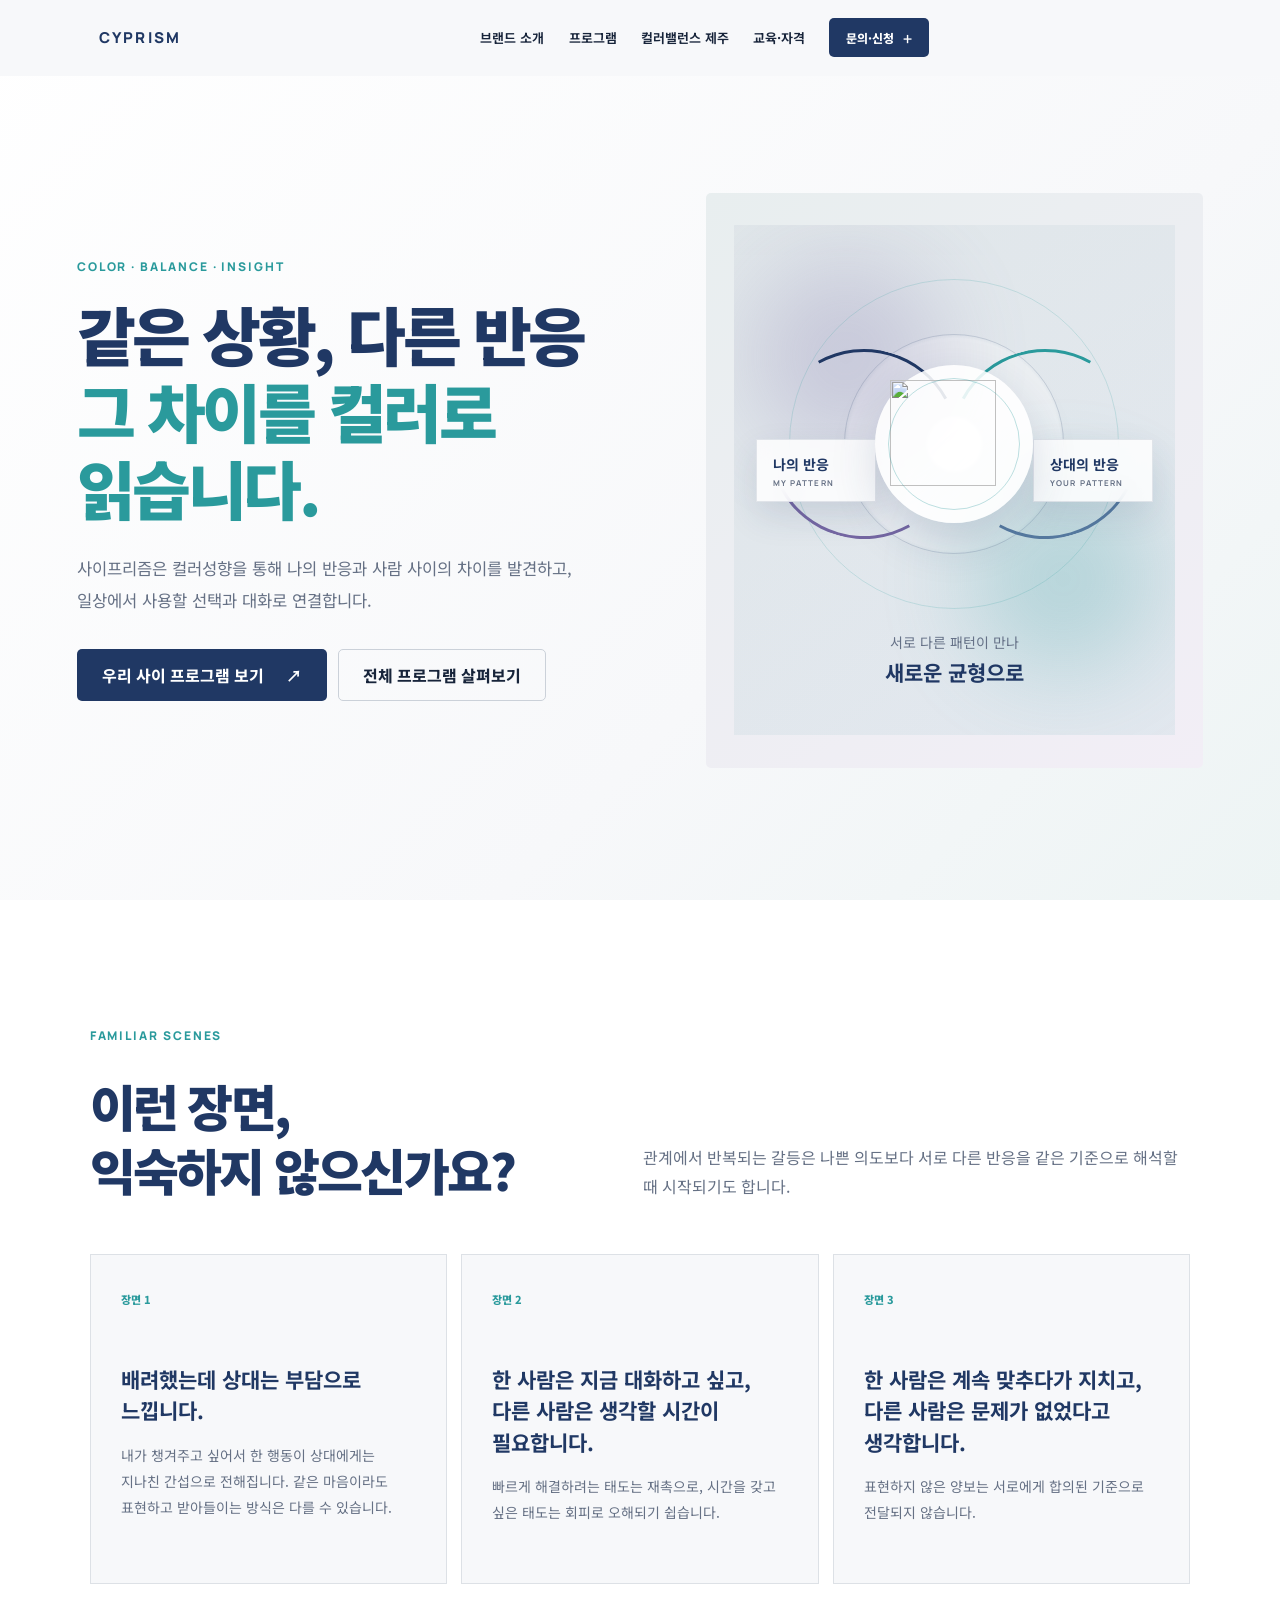
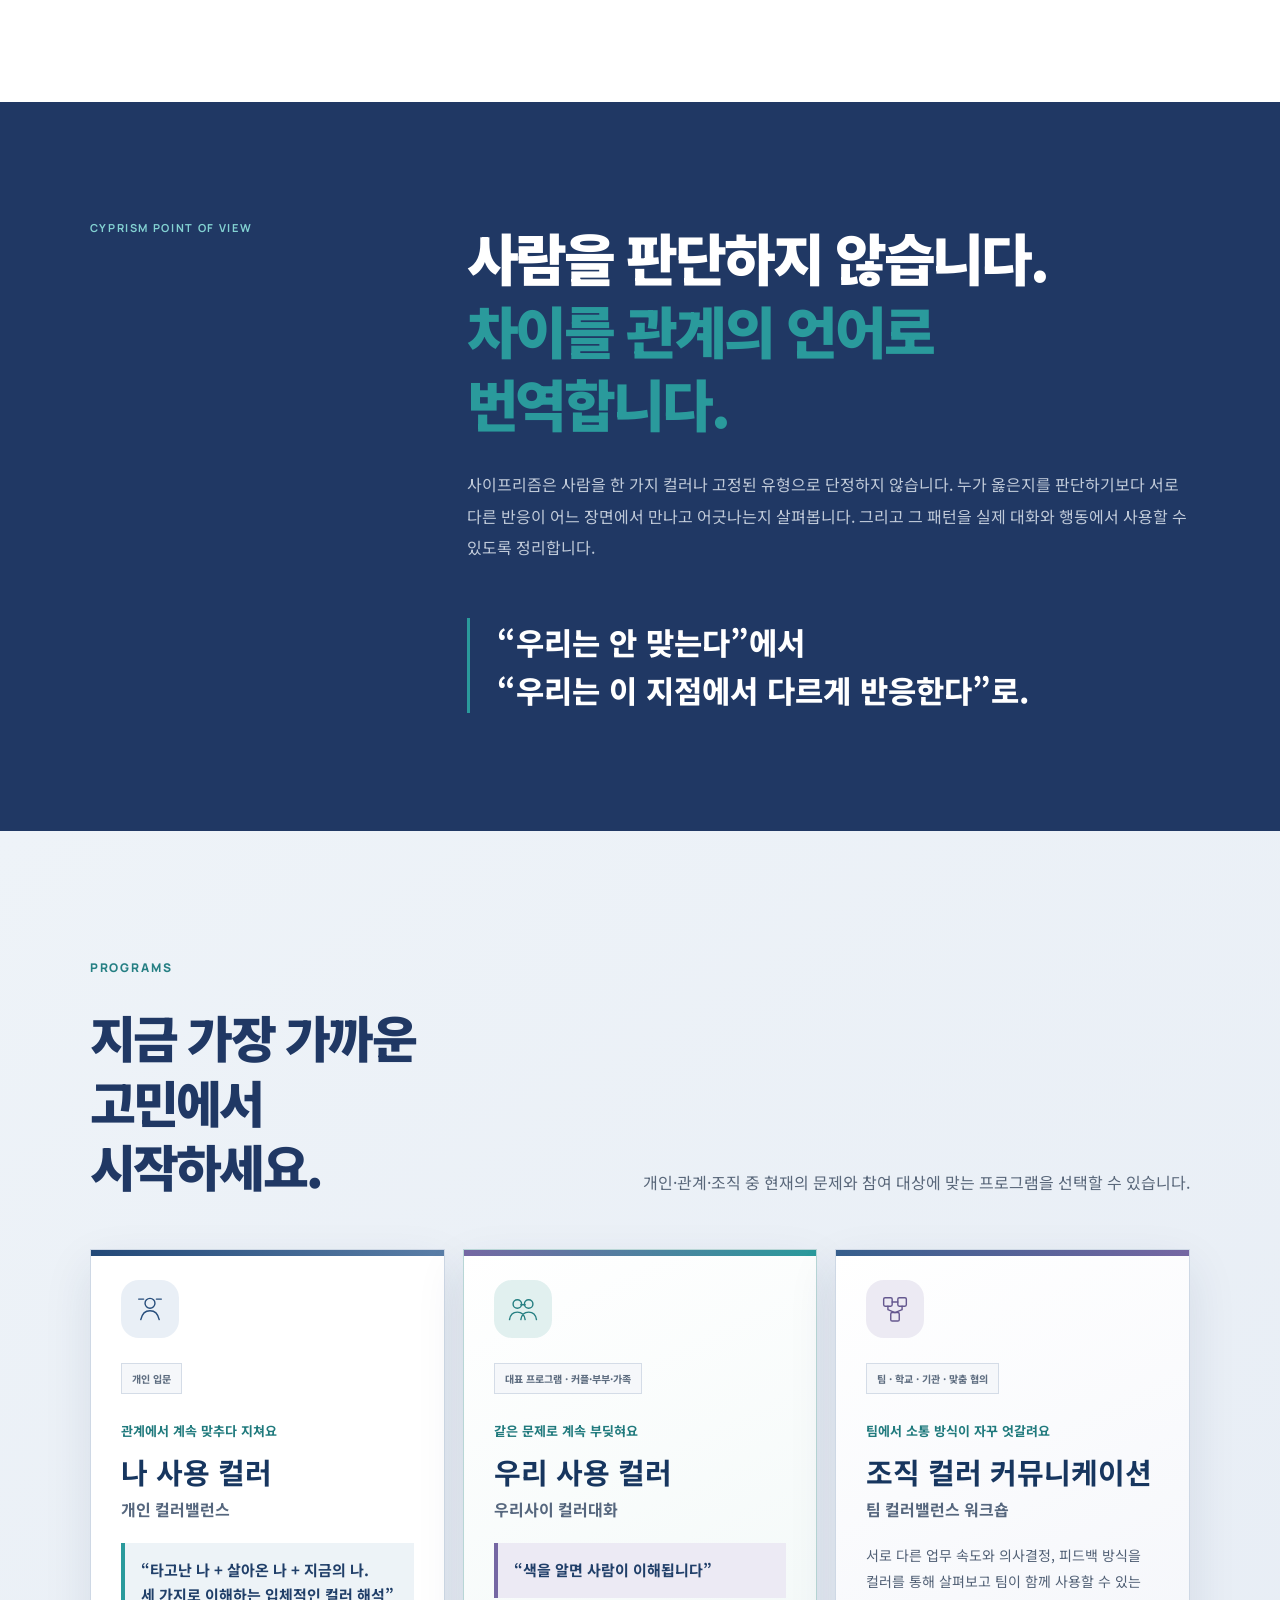
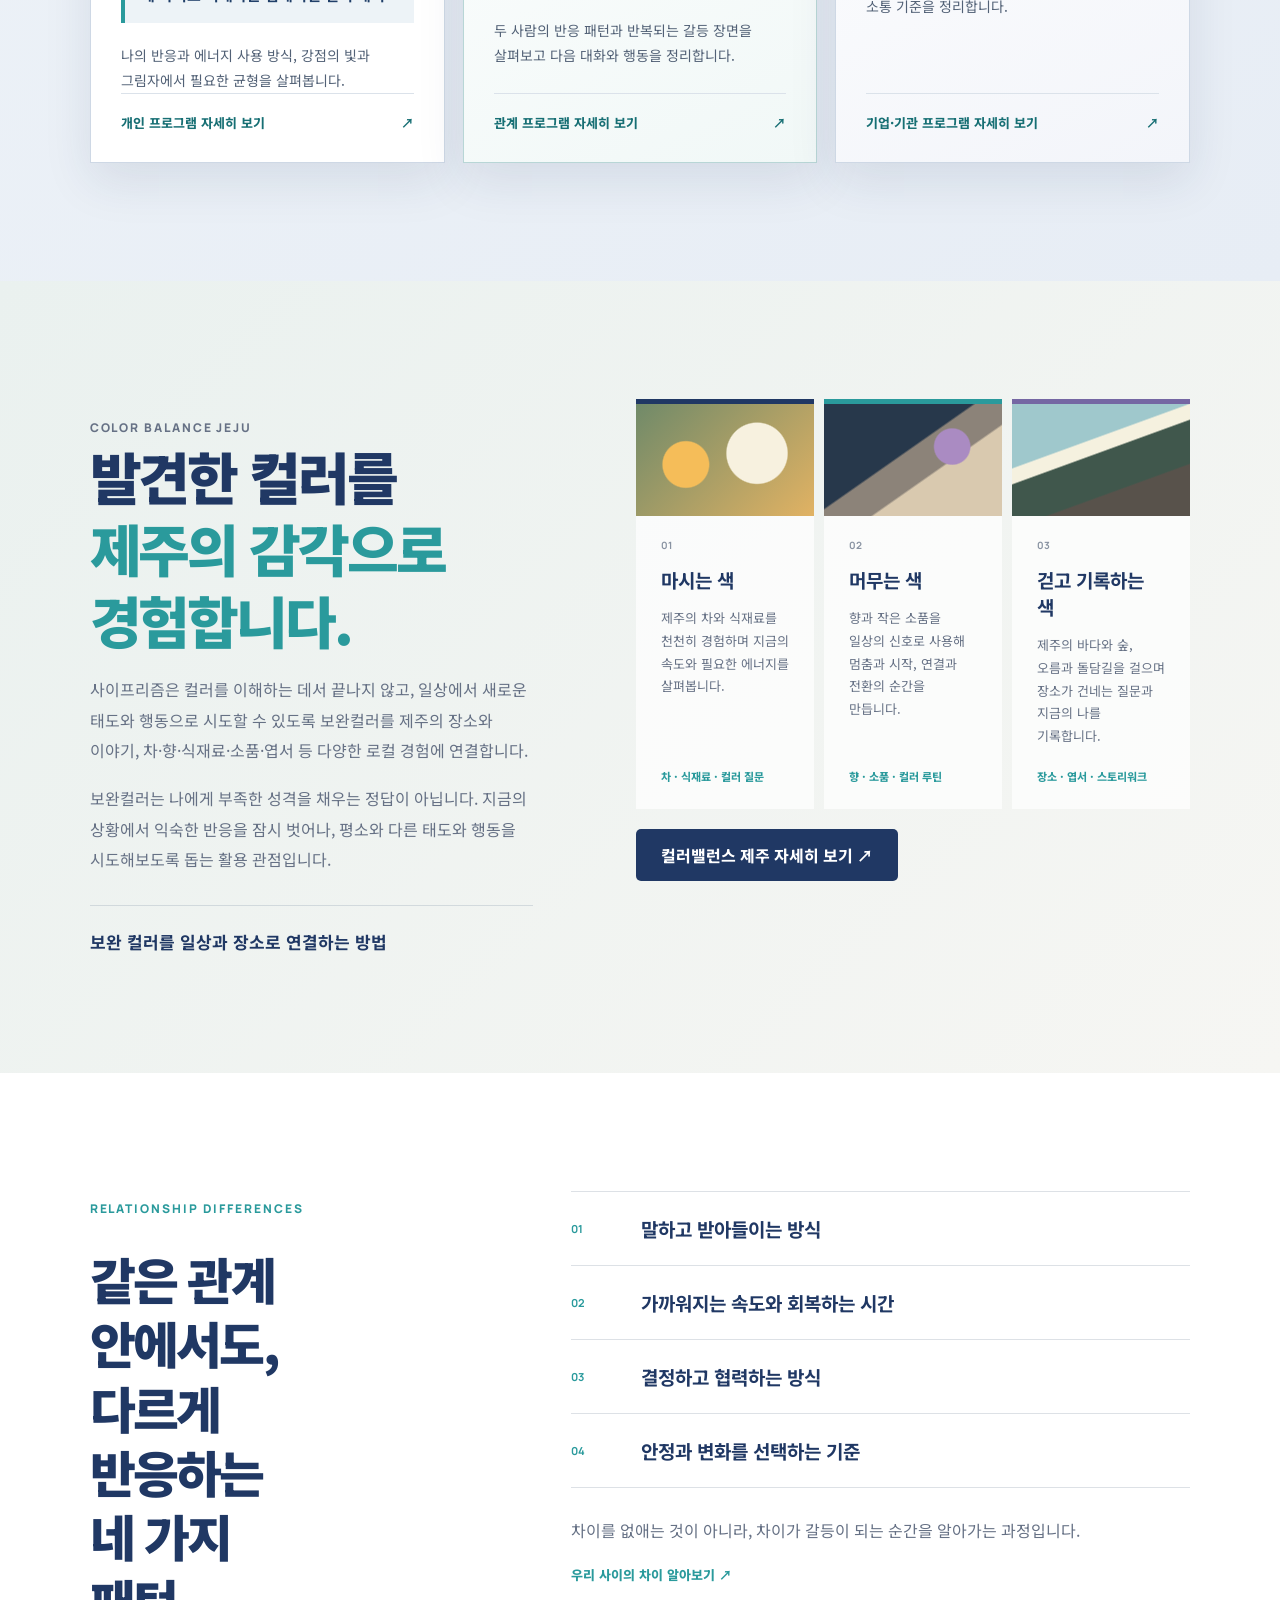
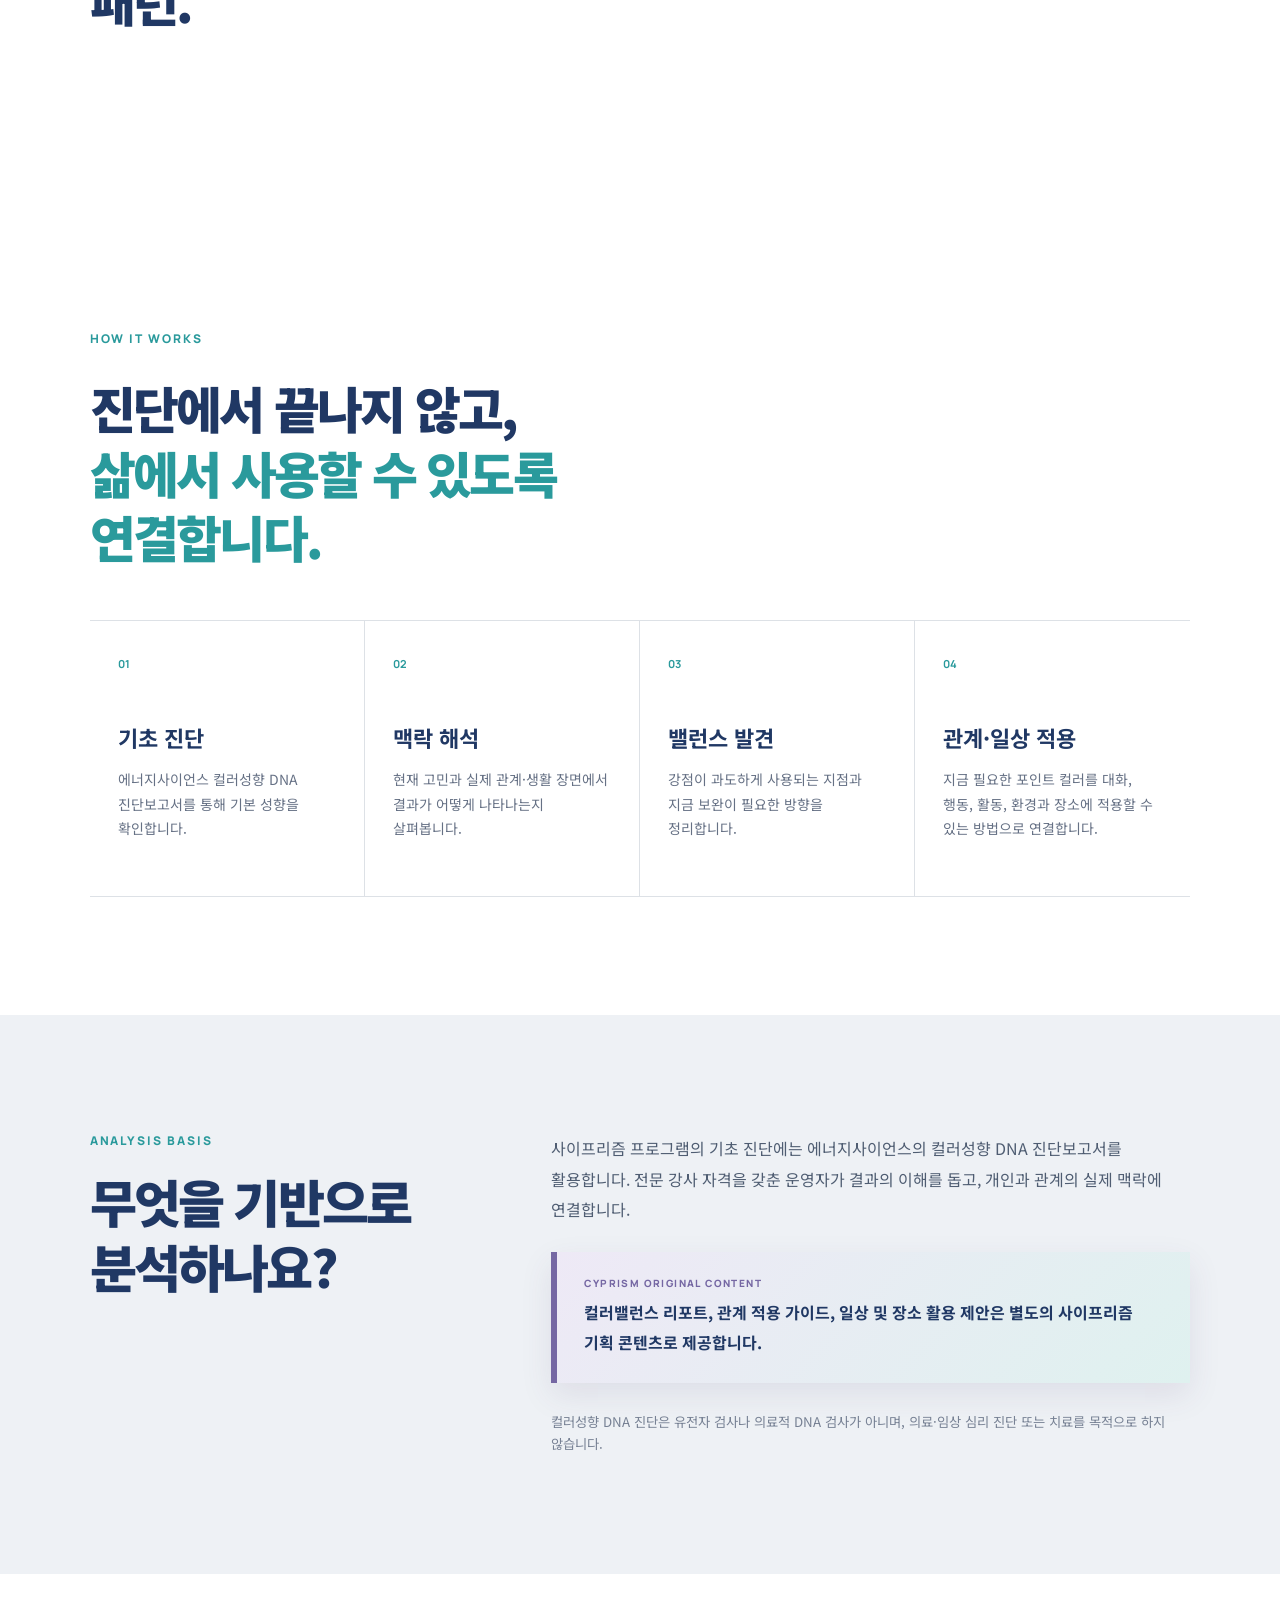
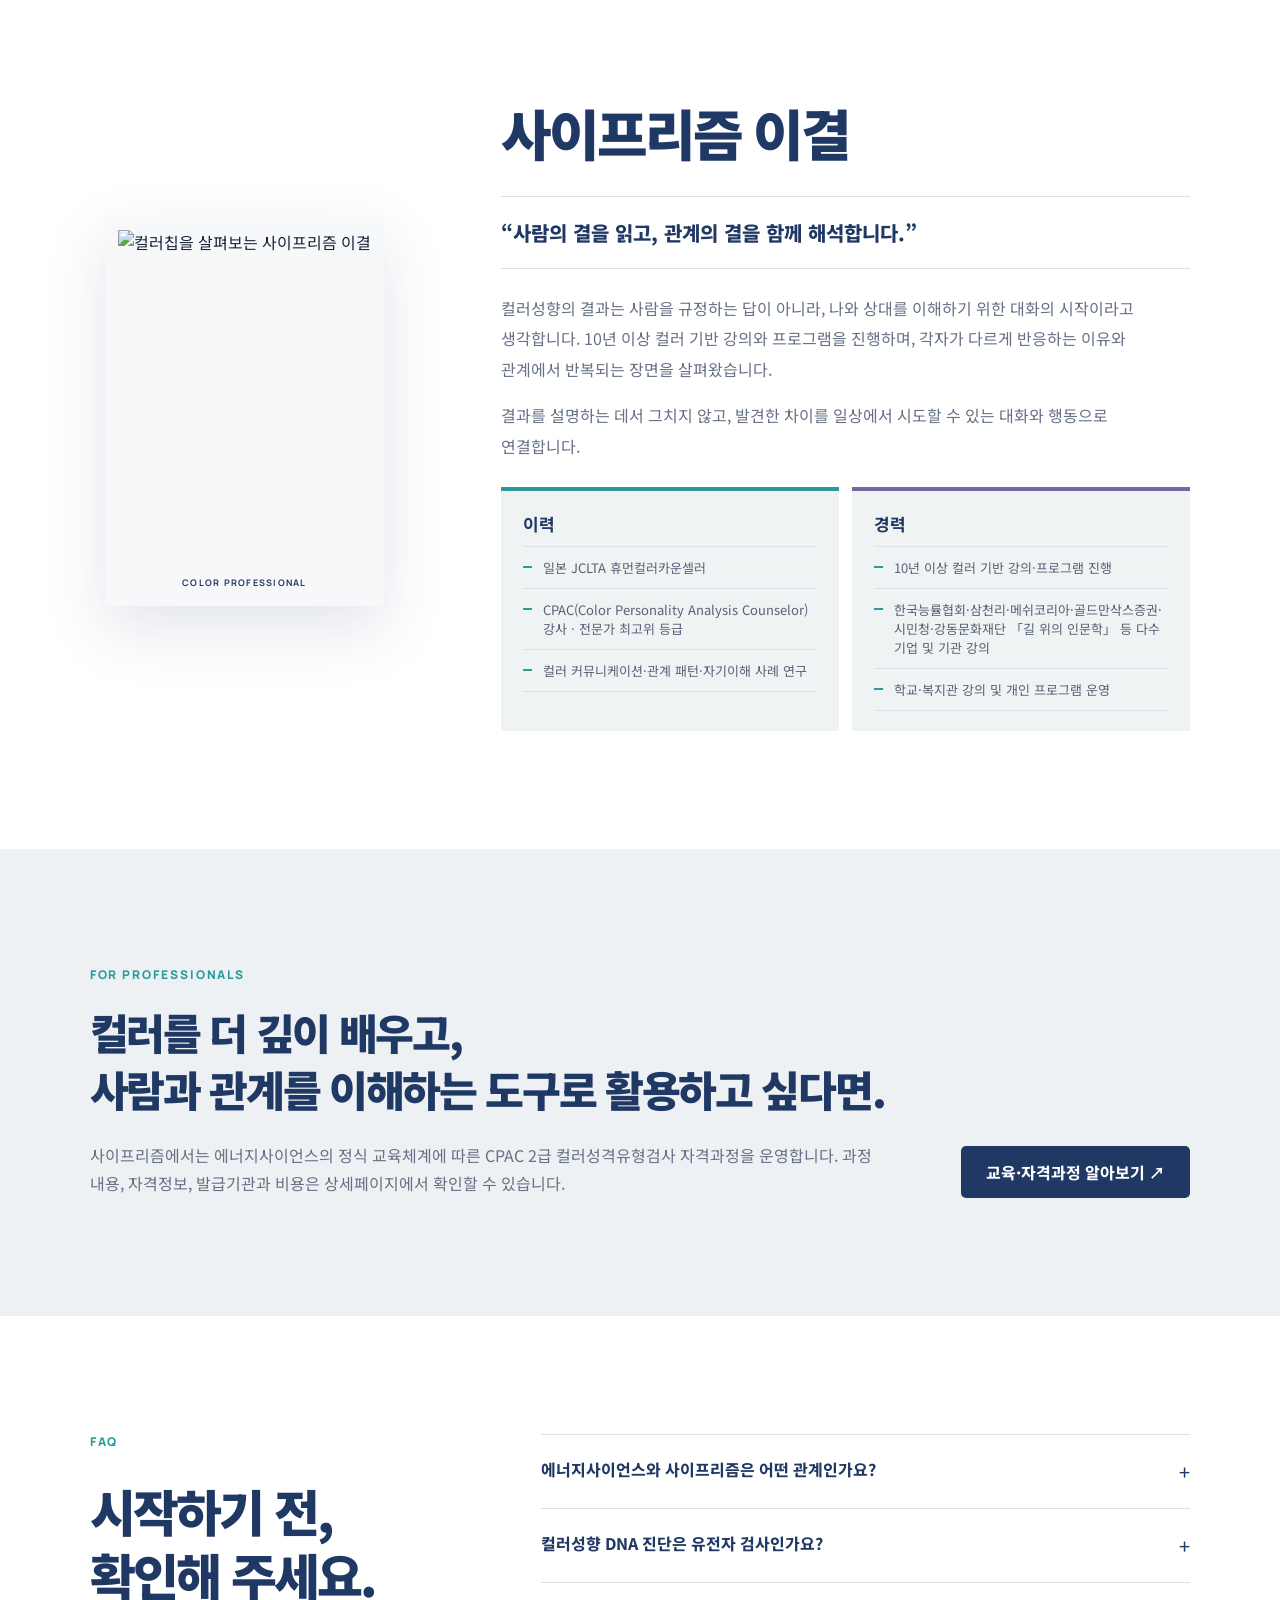
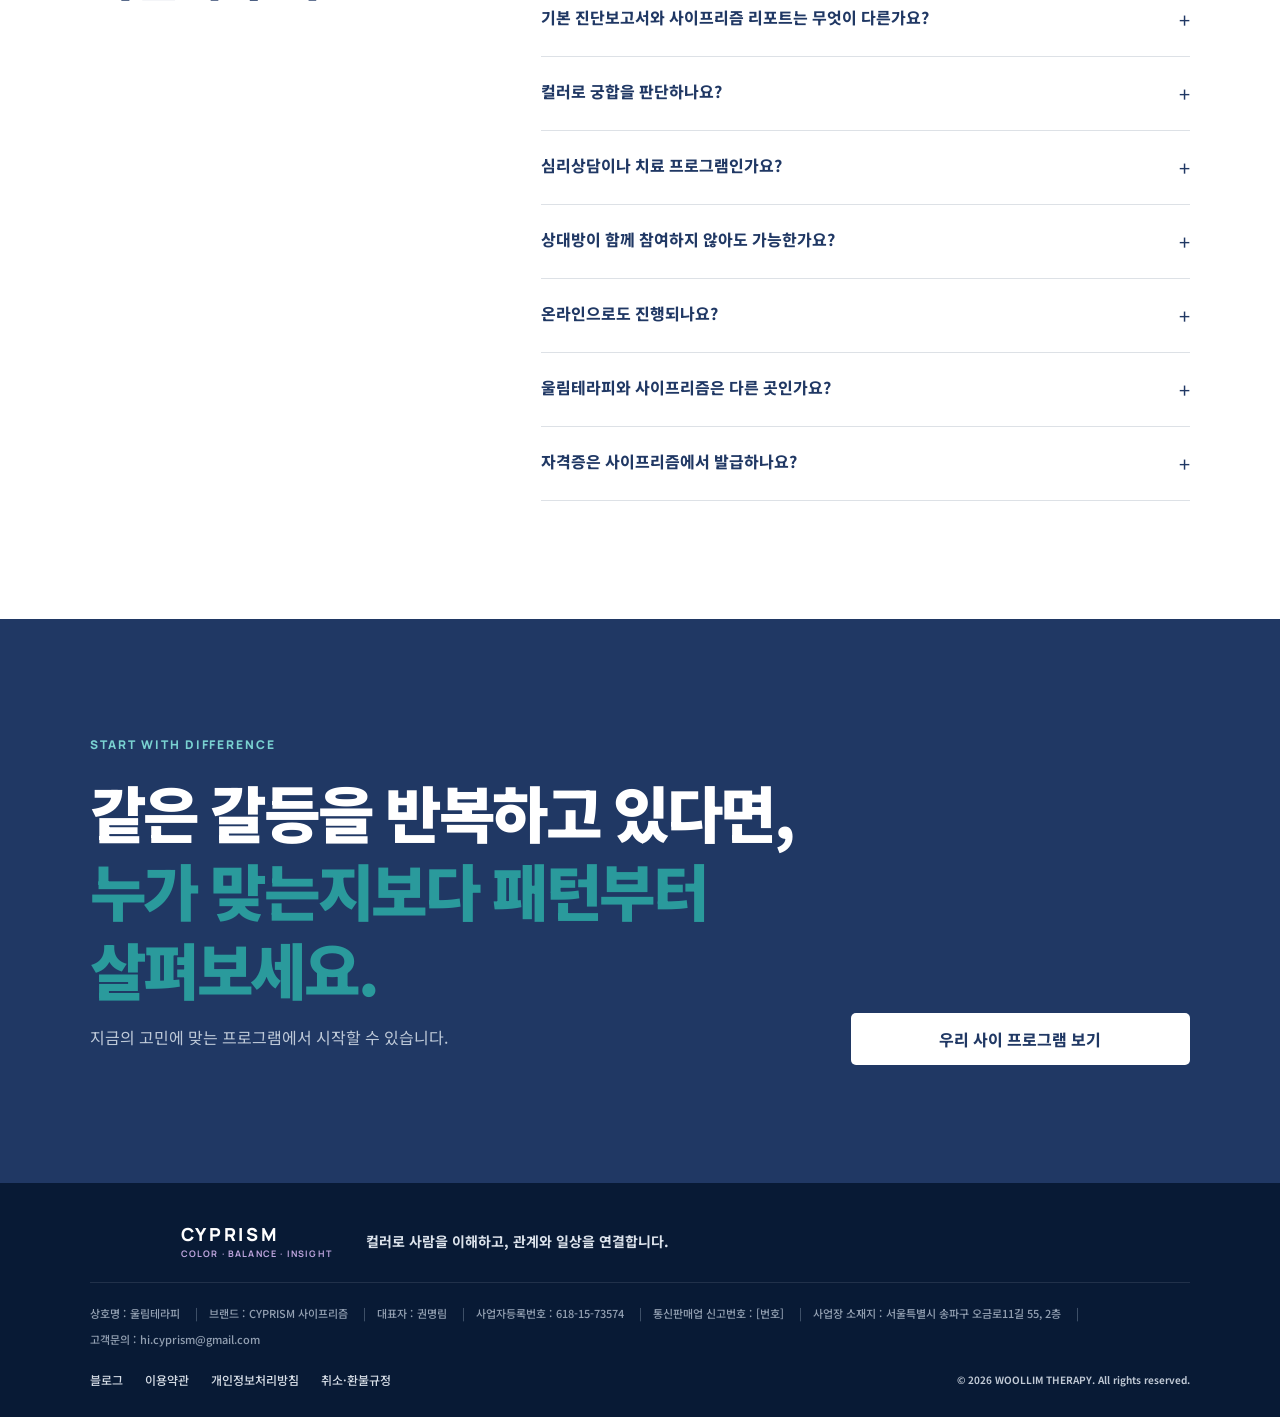
==== index.html @ cf358d23 "Add files via upload" ====
<!doctype html>
<html lang="ko">
<head>
  <meta charset="UTF-8"><meta name="viewport" content="width=device-width,initial-scale=1">
  <meta name="description" content="COLOR · BALANCE · INSIGHT. 사이프리즘은 컬러성향 진단 결과를 개인·관계·조직의 실제 장면과 연결하는 울림테라피의 컬러 커뮤니케이션 브랜드입니다.">
  <title>사이프리즘 | 컬러 결과를 삶에서 사용할 수 있는 언어로</title>
  <link rel="preconnect" href="https://fonts.googleapis.com"><link rel="preconnect" href="https://fonts.gstatic.com" crossorigin>
  <link href="https://fonts.googleapis.com/css2?family=Manrope:wght@500;600;700;800&family=Noto+Sans+KR:wght@400;500;600;700;800;900&display=swap" rel="stylesheet">
  <link rel="stylesheet" href="style.css"><script src="script.js" defer></script>
</head>
<body>
  <a class="skip-link" href="#main">본문 바로가기</a>
  <header class="site-header">
    <a class="brand" href="index.html" aria-label="사이프리즘 홈, COLOR · BALANCE · INSIGHT"><span class="brand-symbol"><img src="assets/cyprism-logo.png" alt=""></span><span>CYPRISM</span><span class="sr-only">COLOR · BALANCE · INSIGHT</span></a>
    <button class="menu-button" type="button" aria-label="메뉴 열기" aria-expanded="false"><span></span><span></span></button>
    <nav class="site-nav" aria-label="주요 메뉴"><a href="index.html#about">브랜드 소개</a><a href="index.html#programs">프로그램</a><a href="jeju-balance.html">컬러밸런스 제주</a><a href="certification.html">교육·자격</a><details class="nav-inquiry"><summary>문의·신청</summary><div class="nav-inquiry-menu"><a href="https://cyprism.liveklass.com/" target="_blank" rel="noopener noreferrer"><b>개인·커플 프로그램 신청</b></a><a href="https://docs.google.com/forms/d/e/1FAIpQLScgZi8-bBltVSBUlpzpkGvz75gaY9XB9O0DJj065Ip5yt607Q/viewform?usp=dialog" target="_blank" rel="noopener noreferrer"><b>기업·기관 프로그램 문의</b></a><a href="mailto:hi.cyprism@gmail.com"><b>교육·자격 과정 문의</b></a></div></details></nav>
  </header>
  <main id="main">
    <section class="hero strategic-hero">
      <div class="hero-copy reveal"><p class="eyebrow">COLOR · BALANCE · INSIGHT</p><h1>같은 상황, 다른 반응<br><em>그 차이를 컬러로 읽습니다.</em></h1><p class="hero-description">사이프리즘은 컬러성향을 통해 나의 반응과 사람 사이의 차이를 발견하고, 일상에서 사용할 선택과 대화로 연결합니다.</p><div class="hero-actions"><a class="button button-primary" href="relationship.html">우리 사이 프로그램 보기 <span>↗</span></a><a class="button button-ghost" href="#programs">전체 프로그램 살펴보기</a></div></div>
      <div class="hero-system hero-balance-visual reveal" role="img" aria-label="나와 상대의 서로 다른 반응 패턴이 만나 새로운 균형으로 이어지는 움직임"><div class="balance-stage"><span class="balance-halo halo-one"></span><span class="balance-halo halo-two"></span><span class="balance-path path-one"></span><span class="balance-path path-two"></span><span class="reaction-node node-self"><b>나의 반응</b><small>MY PATTERN</small></span><span class="reaction-node node-other"><b>상대의 반응</b><small>YOUR PATTERN</small></span><span class="balance-center"><img src="assets/cyprism-symbol.png" alt=""><i></i></span><span class="balance-caption">서로 다른 패턴이 만나<br><strong>새로운 균형으로</strong></span></div></div>
    </section>

    <section class="scenes section" id="about"><div class="section-heading reveal"><p class="eyebrow">FAMILIAR SCENES</p><h2>이런 장면,<br>익숙하지 않으신가요?</h2><p>관계에서 반복되는 갈등은 나쁜 의도보다 서로 다른 반응을 같은 기준으로 해석할 때 시작되기도 합니다.</p></div><div class="scene-cards"><article class="reveal"><span>장면 1</span><h3>배려했는데 상대는 부담으로 느낍니다.</h3><p>내가 챙겨주고 싶어서 한 행동이 상대에게는 지나친 간섭으로 전해집니다. 같은 마음이라도 표현하고 받아들이는 방식은 다를 수 있습니다.</p></article><article class="reveal"><span>장면 2</span><h3>한 사람은 지금 대화하고 싶고, 다른 사람은 생각할 시간이 필요합니다.</h3><p>빠르게 해결하려는 태도는 재촉으로, 시간을 갖고 싶은 태도는 회피로 오해되기 쉽습니다.</p></article><article class="reveal"><span>장면 3</span><h3>한 사람은 계속 맞추다가 지치고, 다른 사람은 문제가 없었다고 생각합니다.</h3><p>표현하지 않은 양보는 서로에게 합의된 기준으로 전달되지 않습니다.</p></article></div></section>

    <section class="manifesto section"><div class="manifesto-label reveal">CYPRISM POINT OF VIEW</div><div class="manifesto-copy reveal"><h2>사람을 판단하지 않습니다.<br><em>차이를 관계의 언어로 번역합니다.</em></h2><p>사이프리즘은 사람을 한 가지 컬러나 고정된 유형으로 단정하지 않습니다. 누가 옳은지를 판단하기보다 서로 다른 반응이 어느 장면에서 만나고 어긋나는지 살펴봅니다. 그리고 그 패턴을 실제 대화와 행동에서 사용할 수 있도록 정리합니다.</p><blockquote>“우리는 안 맞는다”에서<br>“우리는 이 지점에서 다르게 반응한다”로.</blockquote></div></section>

    <section class="programs section" id="programs"><div class="section-heading light reveal"><p class="eyebrow">PROGRAMS</p><h2>지금 가장 가까운 고민에서<br>시작하세요.</h2><p>개인·관계·조직 중 현재의 문제와 참여 대상에 맞는 프로그램을 선택할 수 있습니다.</p></div><div class="program-grid strategic-programs">
      <article class="program-card reveal"><span class="program-icon" aria-hidden="true"><svg viewBox="0 0 48 48"><circle cx="24" cy="16" r="7"></circle><path d="M11 39c1.8-8.4 6.2-12.6 13-12.6S35.2 30.6 37 39"></path><path d="M8 10h7M33 10h7"></path></svg></span><span class="tag">개인 입문</span><p class="problem">관계에서 계속 맞추다 지쳐요</p><h3>나 사용 컬러</h3><h4>개인 컬러밸런스</h4><strong class="program-hook">“타고난 나 + 살아온 나 + 지금의 나.<br>세 가지로 이해하는 입체적인 컬러 해석”</strong><p>나의 반응과 에너지 사용 방식, 강점의 빛과 그림자에서 필요한 균형을 살펴봅니다.</p><a href="personal.html">개인 프로그램 자세히 보기 <span>↗</span></a></article>
      <article class="program-card relation featured reveal"><span class="program-icon" aria-hidden="true"><svg viewBox="0 0 48 48"><circle cx="16" cy="17" r="6"></circle><circle cx="32" cy="17" r="6"></circle><path d="M5 39c1-7 4.7-10.6 11-10.6S26 32 27 39M21 39c1-7 4.7-10.6 11-10.6S42 32 43 39"></path><path d="M21 18h6"></path></svg></span><span class="tag">대표 프로그램 · 커플·부부·가족</span><p class="problem">같은 문제로 계속 부딪혀요</p><h3>우리 사용 컬러</h3><h4>우리사이 컬러대화</h4><strong class="program-hook">“색을 알면 사람이 이해됩니다”</strong><p>두 사람의 반응 패턴과 반복되는 갈등 장면을 살펴보고 다음 대화와 행동을 정리합니다.</p><a href="relationship.html">관계 프로그램 자세히 보기 <span>↗</span></a></article>
      <article class="program-card compact reveal"><span class="program-icon" aria-hidden="true"><svg viewBox="0 0 48 48"><rect x="8" y="8" width="12" height="12" rx="2"></rect><rect x="28" y="8" width="12" height="12" rx="2"></rect><rect x="18" y="29" width="12" height="12" rx="2"></rect><path d="M20 14h8M14 20v5l10 4M34 20v5L24 29"></path></svg></span><span class="tag">팀 · 학교 · 기관 · 맞춤 협의</span><p class="problem">팀에서 소통 방식이 자꾸 엇갈려요</p><h3>조직 컬러 커뮤니케이션</h3><h4>팀 컬러밸런스 워크숍</h4><p>서로 다른 업무 속도와 의사결정, 피드백 방식을 컬러를 통해 살펴보고 팀이 함께 사용할 수 있는 소통 기준을 정리합니다.</p><a href="organization.html">기업·기관 프로그램 자세히 보기 <span>↗</span></a></article>
    </div></section>

    <section class="jeju-preview section" id="jeju-balance"><div class="jeju-intro reveal"><p class="eyebrow">COLOR BALANCE JEJU</p><h2>발견한 컬러를<br><em>제주의 감각으로 경험합니다.</em></h2><p>사이프리즘은 컬러를 이해하는 데서 끝나지 않고, 일상에서 새로운 태도와 행동으로 시도할 수 있도록 보완컬러를 제주의 장소와 이야기, 차·향·식재료·소품·엽서 등 다양한 로컬 경험에 연결합니다.</p><p>보완컬러는 나에게 부족한 성격을 채우는 정답이 아닙니다. 지금의 상황에서 익숙한 반응을 잠시 벗어나, 평소와 다른 태도와 행동을 시도해보도록 돕는 활용 관점입니다.</p><h3 class="jeju-method-heading">보완 컬러를 일상과 장소로 연결하는 방법</h3></div><div class="jeju-experiences"><div class="jeju-cards"><article class="reveal"><div class="jeju-card-visual drink" role="img" aria-label="제주의 차와 감귤을 떠올리게 하는 컬러 이미지"></div><span>01</span><h3>마시는 색</h3><p>제주의 차와 식재료를 천천히 경험하며 지금의 속도와 필요한 에너지를 살펴봅니다.</p><small>차 · 식재료 · 컬러 질문</small></article><article class="reveal"><div class="jeju-card-visual stay" role="img" aria-label="향 카드와 현무암 질감을 떠올리게 하는 컬러 이미지"></div><span>02</span><h3>머무는 색</h3><p>향과 작은 소품을 일상의 신호로 사용해 멈춤과 시작, 연결과 전환의 순간을 만듭니다.</p><small>향 · 소품 · 컬러 루틴</small></article><article class="reveal"><div class="jeju-card-visual walk" role="img" aria-label="제주 돌담길과 기록 엽서를 떠올리게 하는 컬러 이미지"></div><span>03</span><h3>걷고 기록하는 색</h3><p>제주의 바다와 숲, 오름과 돌담길을 걸으며 장소가 건네는 질문과 지금의 나를 기록합니다.</p><small>장소 · 엽서 · 스토리워크</small></article></div><div class="jeju-actions reveal"><a class="button button-primary" href="jeju-balance.html">컬러밸런스 제주 자세히 보기 ↗</a></div></div></section>

    <section class="differences section"><div class="section-heading reveal"><p class="eyebrow">RELATIONSHIP DIFFERENCES</p><h2>같은 관계 안에서도,<br>다르게 반응하는 네 가지 패턴.</h2></div><div class="difference-rows"><article class="reveal"><b>01</b><h3>말하고 받아들이는 방식</h3></article><article class="reveal"><b>02</b><h3>가까워지는 속도와 회복하는 시간</h3></article><article class="reveal"><b>03</b><h3>결정하고 협력하는 방식</h3></article><article class="reveal"><b>04</b><h3>안정과 변화를 선택하는 기준</h3></article><p>차이를 없애는 것이 아니라, 차이가 갈등이 되는 순간을 알아가는 과정입니다.</p><a href="relationship.html">우리 사이의 차이 알아보기 ↗</a></div></section>

    <section class="process section" id="process"><div class="section-heading reveal"><p class="eyebrow">HOW IT WORKS</p><h2>진단에서 끝나지 않고,<br><em>삶에서 사용할 수 있도록 연결합니다.</em></h2></div><ol class="process-steps"><li class="reveal"><span>01</span><h3>기초 진단</h3><p>에너지사이언스 컬러성향 DNA 진단보고서를 통해 기본 성향을 확인합니다.</p></li><li class="reveal"><span>02</span><h3>맥락 해석</h3><p>현재 고민과 실제 관계·생활 장면에서 결과가 어떻게 나타나는지 살펴봅니다.</p></li><li class="reveal"><span>03</span><h3>밸런스 발견</h3><p>강점이 과도하게 사용되는 지점과 지금 보완이 필요한 방향을 정리합니다.</p></li><li class="reveal"><span>04</span><h3>관계·일상 적용</h3><p>지금 필요한 포인트 컬러를 대화, 행동, 활동, 환경과 장소에 적용할 수 있는 방법으로 연결합니다.</p></li></ol></section>

    <section class="analysis-basis section"><div class="basis-label reveal"><p class="eyebrow">ANALYSIS BASIS</p><h2>무엇을 기반으로<br>분석하나요?</h2></div><div class="basis-copy reveal"><p>사이프리즘 프로그램의 기초 진단에는 에너지사이언스의 컬러성향 DNA 진단보고서를 활용합니다. 전문 강사 자격을 갖춘 운영자가 결과의 이해를 돕고, 개인과 관계의 실제 맥락에 연결합니다.</p><p class="cyprism-content-note"><strong>CYPRISM ORIGINAL CONTENT</strong>컬러밸런스 리포트, 관계 적용 가이드, 일상 및 장소 활용 제안은 별도의 사이프리즘 기획 콘텐츠로 제공합니다.</p><small>컬러성향 DNA 진단은 유전자 검사나 의료적 DNA 검사가 아니며, 의료·임상 심리 진단 또는 치료를 목적으로 하지 않습니다.</small></div></section>

    <section class="expert section" id="expert"><div class="expert-portrait reveal"><img src="assets/instructor-eungyeol.png" alt="컬러칩을 살펴보는 사이프리즘 이결"><span>COLOR PROFESSIONAL</span></div><div class="expert-copy reveal"><h2>사이프리즘 이결</h2><blockquote>“사람의 결을 읽고, 관계의 결을 함께 해석합니다.”</blockquote><p>컬러성향의 결과는 사람을 규정하는 답이 아니라, 나와 상대를 이해하기 위한 대화의 시작이라고 생각합니다. 10년 이상 컬러 기반 강의와 프로그램을 진행하며, 각자가 다르게 반응하는 이유와 관계에서 반복되는 장면을 살펴왔습니다.</p><p>결과를 설명하는 데서 그치지 않고, 발견한 차이를 일상에서 시도할 수 있는 대화와 행동으로 연결합니다.</p><div class="expert-records"><section><h3>이력</h3><ul><li>일본 JCLTA 휴먼컬러카운셀러</li><li>CPAC(Color Personality Analysis Counselor) 강사 · 전문가 최고위 등급</li><li>컬러 커뮤니케이션·관계 패턴·자기이해 사례 연구</li></ul></section><section><h3>경력</h3><ul><li>10년 이상 컬러 기반 강의·프로그램 진행</li><li>한국능률협회·삼천리·메쉬코리아·골드만삭스증권·시민청·강동문화재단 「길 위의 인문학」 등 다수 기업 및 기관 강의</li><li>학교·복지관 강의 및 개인 프로그램 운영</li></ul></section></div></div></section>

    <section class="pro-banner section"><div class="reveal"><p class="eyebrow">FOR PROFESSIONALS</p><h2>컬러를 더 깊이 배우고,<br>사람과 관계를 이해하는 도구로 활용하고 싶다면.</h2><p>사이프리즘에서는 에너지사이언스의 정식 교육체계에 따른 CPAC 2급 컬러성격유형검사 자격과정을 운영합니다. 과정 내용, 자격정보, 발급기관과 비용은 상세페이지에서 확인할 수 있습니다.</p></div><a class="button button-primary reveal" href="certification.html">교육·자격과정 알아보기 ↗</a></section>

    <section class="faq section"><div class="section-heading reveal"><p class="eyebrow">FAQ</p><h2>시작하기 전,<br>확인해 주세요.</h2></div><div class="accordion reveal">
      <details><summary>에너지사이언스와 사이프리즘은 어떤 관계인가요?<span>+</span></summary><p>에너지사이언스는 기초 컬러성향 진단체계를 제공하고, 사이프리즘은 그 결과를 개인·관계·조직의 실제 맥락과 일상 활용으로 연결하는 울림테라피의 브랜드입니다.</p></details>
      <details><summary>컬러성향 DNA 진단은 유전자 검사인가요?<span>+</span></summary><p>아닙니다. 명칭의 DNA는 기본 성향을 비유적으로 표현하며 유전자 검사나 의료적 DNA 검사가 아닙니다.</p></details>
      <details><summary>기본 진단보고서와 사이프리즘 리포트는 무엇이 다른가요?<span>+</span></summary><p>기본 진단보고서는 에너지사이언스의 결과물이며, 사이프리즘 리포트는 실제 고민의 맥락과 밸런스, 일상 적용을 별도로 정리한 독자 콘텐츠입니다.</p></details>
      <details><summary>컬러로 궁합을 판단하나요?<span>+</span></summary><p>좋고 나쁜 궁합을 판정하지 않습니다. 차이가 어떤 장면에서 갈등이 되고 강점이 될 수 있는지 살펴봅니다.</p></details>
      <details><summary>심리상담이나 치료 프로그램인가요?<span>+</span></summary><p>아닙니다. 의료·임상 심리 진단이나 치료가 아닌 자기이해와 컬러 커뮤니케이션 프로그램입니다.</p></details>
      <details><summary>상대방이 함께 참여하지 않아도 가능한가요?<span>+</span></summary><p>개인 프로그램으로 자신의 반응과 관계 패턴부터 살펴볼 수 있습니다. 두 사람의 결과 비교는 각각의 사전 동의가 필요합니다.</p></details>
      <details><summary>온라인으로도 진행되나요?<span>+</span></summary><p>진행 가능 방식은 선택한 프로그램과 일정에 따라 개별 안내합니다.</p></details>
      <details><summary>울림테라피와 사이프리즘은 다른 곳인가요?<span>+</span></summary><p>사이프리즘은 울림테라피가 운영하는 컬러 커뮤니케이션 브랜드입니다.</p></details>
      <details><summary>자격증은 사이프리즘에서 발급하나요?<span>+</span></summary><p>사이프리즘은 교육 운영 브랜드이며, 정확한 자격 관리·발급 주체는 교육·자격과정 상세페이지의 확정 정보로 안내합니다.</p></details>
    </div></section>

    <section class="closing section"><div class="reveal"><p class="eyebrow">START WITH DIFFERENCE</p><h2>같은 갈등을 반복하고 있다면,<br><em>누가 맞는지보다 패턴부터 살펴보세요.</em></h2><p>지금의 고민에 맞는 프로그램에서 시작할 수 있습니다.</p></div><div class="closing-actions reveal"><a class="button button-white" href="relationship.html">우리 사이 프로그램 보기</a></div></section>
  </main>
<footer class="site-footer unified-footer"><section class="footer-brand-block" aria-label="사이프리즘 브랜드"><a class="footer-brand-home" href="index.html" aria-label="사이프리즘 홈"><span class="footer-logo-crop"><img src="assets/cyprism-logo.png" alt=""></span><span><b>CYPRISM</b><small>COLOR · BALANCE · INSIGHT</small></span></a><p class="footer-brand-message">컬러로 사람을 이해하고, 관계와 일상을 연결합니다.</p></section><section class="footer-info" aria-label="사업자정보"><h2>사업자정보</h2><dl><div><dt>상호명</dt><dd>울림테라피</dd></div><div><dt>브랜드</dt><dd>CYPRISM 사이프리즘</dd></div><div><dt>대표자</dt><dd>권명림</dd></div><div><dt>사업자등록번호</dt><dd>618-15-73574</dd></div><div><dt>통신판매업 신고번호</dt><dd>[번호]</dd></div><div class="footer-address"><dt>사업장 소재지</dt><dd>서울특별시 송파구 오금로11길 55, 2층</dd></div><div><dt>고객문의</dt><dd>hi.cyprism@gmail.com</dd></div></dl></section><nav class="footer-links" aria-label="푸터 링크"><span class="footer-link-item">블로그</span><a href="terms.html">이용약관</a><a href="privacy.html">개인정보처리방침</a><a href="refund.html">취소·환불규정</a></nav><small class="footer-legal"><b>© 2026 WOOLLIM THERAPY. All rights reserved.</b></small></footer>
</body></html>
---- style.css ----
:root{--indigo:#203864;--indigo-2:#13294c;--teal:#2a9a9c;--violet:#7567a3;--silver:#d6d8dc;--ivory:#f7f8fa;--white:#fff;--ink:#17243a;--muted:#667185;--line:#dde1e6;--radius:22px;--shadow:0 22px 60px rgba(32,56,100,.13)}
*{box-sizing:border-box}html{scroll-behavior:smooth}body{margin:0;background:var(--ivory);color:var(--ink);font-family:Pretendard,"Noto Sans KR",Arial,sans-serif;word-break:keep-all;overflow-x:hidden}body.menu-open{overflow:hidden}a{color:inherit;text-decoration:none}button,input{font:inherit}button{color:inherit}.skip-link{position:fixed;top:-60px;left:18px;z-index:1000;padding:11px 16px;background:var(--indigo);color:#fff}.skip-link:focus{top:14px}.eyebrow{margin:0 0 20px;color:var(--teal);font:800 12px/1.3 Manrope,sans-serif;letter-spacing:.16em}.section{padding:118px clamp(22px,7vw,108px)}em{color:var(--teal);font-style:normal}.reveal{opacity:0;transform:translateY(24px);transition:opacity .72s ease,transform .72s ease}.reveal.visible{opacity:1;transform:none}
.site-header{position:fixed;inset:0 0 auto;z-index:100;height:76px;display:grid;grid-template-columns:auto 1fr auto;align-items:center;gap:35px;padding:0 clamp(20px,4vw,66px);background:rgba(247,248,250,.91);border-bottom:1px solid transparent;backdrop-filter:blur(18px);transition:.25s}.site-header.scrolled{height:66px;border-color:rgba(32,56,100,.1);box-shadow:0 8px 25px rgba(32,56,100,.05)}.brand{display:flex;align-items:center;gap:9px;width:max-content;color:var(--indigo);font:800 15px Manrope,sans-serif;letter-spacing:.14em}.brand-symbol{position:relative;width:39px;height:21px;overflow:hidden}.brand-symbol img{position:absolute;width:61px;height:auto;left:-11px;top:-28px}.site-nav{justify-self:center;display:flex;align-items:center;gap:clamp(14px,1.9vw,29px);font-size:13px;font-weight:650}.site-nav a{position:relative;padding:10px 0}.site-nav a:after{content:"";position:absolute;left:0;right:100%;bottom:1px;height:2px;background:var(--teal);transition:.22s}.site-nav a:hover:after,.site-nav a.active:after{right:0}.site-nav .sub-nav{color:var(--violet);font-size:12px}.header-cta{justify-self:end;padding:11px 18px;border:0;border-radius:5px;background:var(--indigo);color:#fff;font-size:12px;font-weight:750;cursor:pointer;transition:.22s}.header-cta:hover{background:var(--teal);transform:translateY(-2px)}.menu-button{display:none}
.hero{min-height:100vh;display:grid;grid-template-columns:1.04fr .96fr;align-items:center;gap:clamp(45px,7vw,110px);padding:130px clamp(24px,6vw,92px) 70px;background:linear-gradient(135deg,#fff 0%,var(--ivory) 64%,#edf4f4 100%)}.hero h1,.section h2,.detail-hero h1,.jeju-hero h1,.education-hero h1{margin:0;color:var(--indigo);font-weight:900;letter-spacing:-.055em}.hero h1{font-size:clamp(44px,5vw,73px);line-height:1.2}.hero-description{max-width:680px;margin:28px 0 32px;color:var(--muted);font-size:clamp(15px,1.3vw,18px);line-height:1.9}.hero-actions{display:flex;flex-wrap:wrap;gap:11px}.button{min-height:52px;display:inline-flex;align-items:center;justify-content:center;gap:22px;padding:0 24px;border:1px solid transparent;border-radius:5px;font-weight:750;cursor:pointer;transition:.23s}.button-primary{background:var(--indigo);color:#fff}.button-primary:hover{background:var(--teal);transform:translateY(-3px);box-shadow:0 12px 28px rgba(42,154,156,.2)}.button-ghost{border-color:#cbd1d9;background:transparent}.button-ghost:hover{border-color:var(--teal);color:var(--teal)}.trust-line{display:flex;gap:23px;margin-top:39px;color:#768195;font-size:12px}.trust-line span{display:flex;align-items:center;gap:8px}.trust-line span:before{content:"";width:18px;height:2px;background:var(--teal)}
.hero-system{min-height:575px;display:flex;flex-direction:column;justify-content:center;padding:45px;background:linear-gradient(150deg,#e8efef,#f1edf5);border-radius:5px;overflow:hidden}.hero-logo-window{position:relative;width:76%;height:230px;margin:0 auto 36px;overflow:hidden}.hero-logo-window img{position:absolute;width:108%;height:auto;left:-4%;top:-73%}.flow-layers{display:flex;flex-direction:column;gap:7px}.flow-layers div{height:58px;display:flex;align-items:center;gap:18px;padding:0 22px;color:#fff;background:var(--indigo);clip-path:polygon(0 0,95% 0,100% 50%,95% 100%,0 100%,2% 50%)}.flow-layers div:nth-child(2){width:88%;margin-left:8%;background:#38577c}.flow-layers div:nth-child(3){width:76%;margin-left:17%;background:var(--violet)}.flow-layers div:nth-child(4){width:64%;margin-left:26%;background:var(--teal)}.flow-layers b{font:700 10px Manrope,sans-serif;opacity:.72}.flow-layers span{font-size:14px;font-weight:750}
.section-heading{display:grid;grid-template-columns:1fr 1.1fr;gap:55px;align-items:end;margin-bottom:52px}.section-heading .eyebrow{grid-column:1/-1;margin-bottom:-26px}.section-heading h2{font-size:clamp(37px,3.9vw,59px);line-height:1.29}.section-heading>p:last-child{margin:0;color:var(--muted);line-height:1.85}.scenes{background:#fff}.scene-cards{display:grid;grid-template-columns:repeat(3,1fr);gap:14px}.scene-cards article{min-height:330px;padding:30px;border:1px solid var(--line);background:var(--ivory)}.scene-cards span{color:var(--teal);font-size:11px;font-weight:800}.scene-cards h3{margin:55px 0 16px;color:var(--indigo);font-size:21px;line-height:1.5}.scene-cards p{margin:0;color:var(--muted);font-size:14px;line-height:1.85}
.manifesto{display:grid;grid-template-columns:.55fr 1.45fr;gap:8vw;background:var(--indigo);color:#fff}.manifesto-label{font:700 11px Manrope,sans-serif;letter-spacing:.15em;color:#83d2d2}.manifesto h2{color:#fff;font-size:clamp(39px,4.4vw,65px);line-height:1.3}.manifesto-copy>p{max-width:820px;margin:30px 0;color:#c0cad9;font-size:16px;line-height:1.95}.manifesto blockquote{margin:55px 0 0;padding-left:27px;border-left:3px solid var(--teal);font-size:clamp(22px,2.4vw,34px);font-weight:800;line-height:1.55}
.programs{background:#0e2344;color:#fff}.section-heading.light h2{color:#fff}.section-heading.light .eyebrow{color:#79d2d1}.section-heading.light>p:last-child{color:#adb9c9}.program-grid{display:grid;grid-template-columns:1.16fr .94fr .78fr;gap:14px;align-items:stretch}.program-card{min-height:455px;padding:30px;display:flex;flex-direction:column;border:1px solid rgba(255,255,255,.14);background:rgba(255,255,255,.055);transition:.28s}.program-card.featured{background:linear-gradient(145deg,rgba(42,154,156,.23),rgba(255,255,255,.06));border-color:rgba(83,195,195,.56)}.program-card.compact{min-height:405px;align-self:end}.program-card:hover{transform:translateY(-7px);border-color:#64c2c2}.program-card .tag{width:max-content;max-width:100%;padding:7px 10px;border:1px solid rgba(255,255,255,.19);color:#b8c4d3;font-size:10px}.program-card .problem{margin:34px 0 10px;color:#70cfce;font-size:13px;font-weight:700}.program-card h3{margin:0 0 5px;font-size:29px}.program-card h4{margin:0 0 22px;color:#c6d0dd;font-size:16px}.program-card>p:not(.problem){margin:0;color:#abb7c8;line-height:1.8;font-size:14px}.program-card a{display:flex;justify-content:space-between;margin-top:auto;color:#78d4d2;font-size:13px;font-weight:750}
.differences{display:grid;grid-template-columns:.76fr 1.24fr;gap:8vw;background:#fff}.difference-rows article{display:grid;grid-template-columns:55px 1fr;gap:15px;align-items:center;padding:23px 0;border-top:1px solid var(--line)}.difference-rows article:nth-child(4){border-bottom:1px solid var(--line)}.difference-rows b{color:var(--teal);font:700 11px Manrope,sans-serif}.difference-rows h3{margin:0;color:var(--indigo);font-size:19px}.difference-rows>p{margin:28px 0 16px;color:var(--muted);line-height:1.8}.difference-rows>a{color:var(--teal);font-size:13px;font-weight:800}
.jeju-preview{display:grid;grid-template-columns:1fr 1.25fr;gap:8vw;background:linear-gradient(135deg,#eaf1ef,#f6f6f3)}.jeju-intro h2{font-size:clamp(39px,4.4vw,64px);line-height:1.28}.jeju-intro>p:last-child{margin:28px 0 0;color:var(--muted);line-height:1.9}.jeju-cards{display:grid;grid-template-columns:repeat(3,1fr);gap:10px;align-content:center}.jeju-cards article{min-height:285px;padding:25px;background:rgba(255,255,255,.72);border-top:5px solid var(--indigo)}.jeju-cards article:nth-child(2){border-color:var(--teal)}.jeju-cards article:nth-child(3){border-color:var(--violet)}.jeju-cards span{color:#8993a2;font:700 10px Manrope,sans-serif}.jeju-cards h3{margin:55px 0 14px;color:var(--indigo);font-size:19px}.jeju-cards p{margin:0;color:var(--muted);font-size:13px;line-height:1.75}.jeju-cards>a{grid-column:1/-1;margin-top:15px;color:var(--teal);font-size:13px;font-weight:800}
.process{background:#fff}.process-steps{display:grid;grid-template-columns:repeat(4,1fr);margin:0;padding:0;border-top:1px solid var(--line);border-bottom:1px solid var(--line);list-style:none}.process-steps li{min-height:275px;padding:28px;border-right:1px solid var(--line)}.process-steps li:last-child{border:0}.process-steps span{color:var(--teal);font:700 11px Manrope,sans-serif}.process-steps h3{margin:48px 0 14px;color:var(--indigo);font-size:22px}.process-steps p{margin:0;color:var(--muted);font-size:14px;line-height:1.75}
.analysis-basis{display:grid;grid-template-columns:.72fr 1.28fr;gap:8vw;background:#eef1f5}.basis-label h2{font-size:clamp(38px,4vw,59px);line-height:1.28}.basis-copy>p{margin:0 0 18px;color:#4f5d72;font-size:16px;line-height:1.9}.source-box{display:flex;justify-content:space-between;gap:20px;margin:32px 0 20px;padding:22px;border-left:5px solid var(--violet);background:#fff}.source-box strong{color:var(--violet)}.source-box span{color:var(--teal);font-size:12px;font-weight:750}.basis-copy small{display:block;color:#778194;line-height:1.7}
.expert{display:grid;grid-template-columns:.62fr 1.38fr;gap:8vw;align-items:center;background:#fff}.expert-portrait{position:relative;max-width:360px;justify-self:center;padding:13px;background:var(--ivory);box-shadow:var(--shadow)}.expert-portrait img{display:block;width:100%;aspect-ratio:.76;object-fit:cover;object-position:center}.expert-portrait span{display:block;padding:14px 5px 4px;color:var(--indigo);font:700 9px Manrope,sans-serif;letter-spacing:.14em;text-align:center}.expert-copy h2{font-size:clamp(40px,4.3vw,63px)}.expert-copy blockquote{margin:24px 0;padding:19px 0;border-top:1px solid var(--line);border-bottom:1px solid var(--line);color:var(--indigo);font-size:20px;font-weight:800;line-height:1.65}.expert-copy>p:not(.eyebrow){color:var(--muted);line-height:1.9}.expert-copy ul{margin:24px 0 0;padding:0;list-style:none}.expert-copy li{position:relative;padding:11px 0 11px 20px;border-top:1px solid var(--line);color:#566277;font-size:13px}.expert-copy li:before{content:"";position:absolute;left:0;top:19px;width:9px;height:2px;background:var(--teal)}
.pro-banner{display:grid;grid-template-columns:1.4fr auto;align-items:end;gap:55px;background:#edf1f4}.pro-banner h2{font-size:clamp(31px,3.3vw,49px);line-height:1.35}.pro-banner p:last-child{max-width:800px;margin:24px 0 0;color:var(--muted);line-height:1.8}.faq{display:grid;grid-template-columns:.7fr 1.3fr;gap:8vw;background:#fff}.faq>.section-heading{display:block}.faq>.section-heading h2{margin-top:20px}.accordion details{border-top:1px solid var(--line)}.accordion details:last-child{border-bottom:1px solid var(--line)}.accordion summary{display:flex;justify-content:space-between;gap:18px;padding:22px 0;color:var(--indigo);font-size:16px;font-weight:750;cursor:pointer;list-style:none}.accordion summary::-webkit-details-marker{display:none}.accordion summary span{font-size:20px;font-weight:400;transition:.2s}.accordion details[open] summary span{transform:rotate(45deg)}.accordion details p{margin:0;padding:0 38px 22px 0;color:var(--muted);font-size:14px;line-height:1.8}.closing{display:grid;grid-template-columns:1.35fr .65fr;align-items:end;gap:55px;background:var(--indigo);color:#fff}.closing h2{color:#fff;font-size:clamp(40px,4.8vw,68px);line-height:1.28}.closing .eyebrow{color:#79d2d1}.closing>div>p:last-child{color:#bec9d8}.closing-actions{display:flex;flex-direction:column;gap:15px}.button-white{background:#fff;color:var(--indigo)}.button-white:hover{transform:translateY(-3px);box-shadow:0 12px 28px rgba(0,0,0,.18)}.text-button{padding:12px;border:0;background:transparent;color:#fff;text-decoration:underline;text-underline-offset:6px;cursor:pointer}
.site-footer{display:grid;grid-template-columns:.8fr 1.2fr;gap:50px;padding:58px clamp(22px,7vw,108px) 28px;background:#081a35;color:#8f9bad;font-size:12px}.footer-logo-crop{position:relative;width:118px;height:76px;overflow:hidden}.footer-logo-crop img{position:absolute;width:132px;left:-7px;top:-62px}.footer-brand-block>p{margin:12px 0 6px;color:#c4cedb;font-size:14px}.footer-brand-block strong{font-weight:500}.footer-info p{margin:0 0 8px}.footer-info nav{display:flex;flex-wrap:wrap;gap:20px;margin-top:18px;color:#d2d8e1}.site-footer>small{grid-column:1/-1;padding-top:22px;border-top:1px solid rgba(255,255,255,.09);line-height:1.6}
/* detail pages */
.detail-hero{min-height:88vh;display:grid;grid-template-columns:1.05fr .95fr;align-items:center;gap:7vw;padding:132px clamp(22px,7vw,108px) 72px}.personal-tone{background:linear-gradient(135deg,#fff,#eaf2f1)}.relationship-tone{background:linear-gradient(135deg,#fff,#efedf5)}.organization-tone{background:linear-gradient(135deg,#fff,#e9eef5)}.detail-hero-copy{max-width:780px}.back-link{display:inline-block;margin-bottom:32px;color:var(--muted);font-size:13px}.detail-badge{display:inline-block;margin-bottom:16px;padding:7px 11px;border-left:4px solid var(--teal);background:#fff;color:var(--indigo);font-size:11px;font-weight:750}.detail-hero h1{font-size:clamp(41px,4.7vw,68px);line-height:1.24}.detail-hero-copy>p:not(.eyebrow){max-width:680px;margin:27px 0 30px;color:var(--muted);font-size:16px;line-height:1.9}.report-visual{justify-self:center;width:min(90%,430px);min-height:520px;padding:40px;display:flex;flex-direction:column;background:#fff;box-shadow:var(--shadow);transform:rotate(2deg)}.report-visual>span{color:var(--indigo);font:700 10px Manrope,sans-serif;letter-spacing:.14em}.report-visual h2{margin:auto 0 28px;color:var(--indigo);font:800 38px/1.18 Manrope,sans-serif}.report-layers{display:flex;flex-direction:column;gap:8px}.report-layers i{height:25px;background:var(--indigo);clip-path:polygon(0 0,95% 0,100% 50%,95% 100%,0 100%)}.report-layers i:nth-child(2){width:82%;background:var(--violet)}.report-layers i:nth-child(3){width:64%;background:var(--teal)}.report-visual p{margin:25px 0 0;color:var(--muted);line-height:1.7}.dialogue-visual,.work-visual{justify-self:center;width:min(95%,500px);min-height:470px;display:flex;flex-direction:column;justify-content:center;gap:12px}.dialogue-visual span{width:78%;padding:25px;color:#fff;background:var(--indigo);font-weight:750}.dialogue-visual .line-two{align-self:flex-end;background:var(--violet);text-align:right}.dialogue-visual b{align-self:center;width:48%;padding:28px;background:var(--teal);color:#fff;font-size:27px;text-align:center}.work-visual div{display:flex;justify-content:space-between;padding:25px;background:var(--indigo);color:#fff}.work-visual div:nth-child(2){width:80%;align-self:flex-end;background:var(--violet)}.work-visual strong{width:58%;padding:35px;background:var(--teal);color:#fff;font:800 29px/1.2 Manrope,sans-serif}.fit{display:grid;grid-template-columns:.7fr 1.3fr;gap:8vw;background:#fff}.fit>.section-heading{display:block;margin:0}.fit>.section-heading h2{margin-top:20px}.check-list{display:grid;grid-template-columns:1fr 1fr;gap:10px;margin:0;padding:0;list-style:none}.check-list li{position:relative;min-height:110px;padding:25px 22px 22px 49px;background:#f0f3f4;color:#4f5d71;line-height:1.7}.check-list li:before{content:"";position:absolute;left:22px;top:34px;width:12px;height:3px;background:var(--teal)}
.deliverables{background:var(--indigo-2);color:#fff}.deliverables .section-heading h2{color:#fff}.deliverable-grid{display:grid;grid-template-columns:repeat(4,1fr);gap:11px}.deliverable-grid article{min-height:280px;padding:25px;border:1px solid rgba(255,255,255,.14);background:rgba(255,255,255,.05)}.deliverable-grid article.source{border-top:5px solid var(--silver)}.deliverable-grid article.cyprism{border-top:5px solid var(--teal);background:rgba(42,154,156,.11)}.deliverable-grid span{color:#9eabba;font-size:10px;font-weight:700}.deliverable-grid h3{margin:70px 0 14px;font-size:20px;line-height:1.45}.deliverable-grid p{margin:0;color:#aeb9c8;font-size:13px;line-height:1.75}.rights-note{margin:24px 0 0;color:#aeb9c8;font-size:12px}.detail-flow{display:grid;grid-template-columns:.7fr 1.3fr;gap:8vw;background:#fff}.detail-flow>.section-heading{display:block;margin:0}.detail-flow>.section-heading h2{margin-top:20px}.detail-flow ol{margin:0;padding:0;list-style:none}.detail-flow li{display:grid;grid-template-columns:45px 1fr;gap:18px;padding:22px 0;border-top:1px solid var(--line)}.detail-flow li:last-child{border-bottom:1px solid var(--line)}.detail-flow b{color:var(--teal);font:700 11px Manrope,sans-serif}.detail-flow h3{margin:0 0 8px;color:var(--indigo);font-size:18px}.detail-flow p{margin:0;color:var(--muted);font-size:14px;line-height:1.7}.page-notice{display:grid;grid-template-columns:.45fr 1.55fr;gap:7vw;background:#eef1f4}.page-notice h2{font-size:28px}.page-notice p{margin:0;color:var(--muted);line-height:1.85}.detail-cta{text-align:center;background:var(--indigo);color:#fff}.detail-cta .eyebrow{color:#79d2d1}.detail-cta h2{margin:0 0 34px;color:#fff;font-size:clamp(39px,4.8vw,66px);line-height:1.28}.four-scenes{background:#f0f2f5}.four-grid{display:grid;grid-template-columns:repeat(4,1fr);gap:10px}.four-grid article{min-height:260px;padding:25px;background:#fff;border-top:5px solid var(--indigo)}.four-grid article:nth-child(2){border-color:#4d678d}.four-grid article:nth-child(3){border-color:var(--violet)}.four-grid article:nth-child(4){border-color:var(--teal)}.four-grid span{color:var(--teal);font:700 10px Manrope,sans-serif}.four-grid h3{margin:52px 0 13px;color:var(--indigo);font-size:19px}.four-grid p{margin:0;color:var(--muted);font-size:13px;line-height:1.7}.relation-six{grid-template-columns:repeat(3,1fr)}.relation-six article{min-height:210px}.relation-six h3{margin-top:45px}.relation-statement{margin:35px 0 0;padding:25px;border-left:5px solid var(--teal);background:rgba(255,255,255,.07);font-size:18px;font-weight:750;line-height:1.7}.consent-safety{display:grid;grid-template-columns:.8fr 1.2fr;gap:8vw;background:#fff}.consent-safety h2{font-size:clamp(35px,3.6vw,53px);line-height:1.35}.consent-safety>div:last-child{display:grid;gap:12px}.consent-safety article{padding:25px;border:1px solid var(--line)}.consent-safety h3{margin:0 0 11px;color:var(--indigo)}.consent-safety article p{margin:0;color:var(--muted);line-height:1.75}.organization-core{display:grid;grid-template-columns:.7fr 1.3fr;gap:8vw;background:#fff}.organization-core>.section-heading{display:block;margin:0}.organization-core>.section-heading h2{margin-top:20px}.core-list{display:grid;grid-template-columns:1fr 1fr;gap:10px}.core-list span{padding:25px;border-left:5px solid var(--teal);background:#eef2f4;font-weight:750}.modules{background:#eef1f4}.module-grid{display:grid;grid-template-columns:1fr 1fr;gap:13px}.module-grid article{min-height:280px;padding:30px;background:#fff;border-top:5px solid var(--violet)}.module-grid article:last-child{border-color:var(--teal)}.module-grid span{color:var(--violet);font:700 10px Manrope,sans-serif}.module-grid h3{margin:55px 0 15px;color:var(--indigo);font-size:23px}.module-grid p{color:var(--muted);line-height:1.75}.module-grid small{display:block;padding-top:14px;border-top:1px solid var(--line);color:#798396;line-height:1.6}.modules .rights-note{color:#6d788b}
/* jeju */
.jeju-hero{position:relative;min-height:92vh;display:flex;align-items:flex-end;padding:145px clamp(22px,7vw,108px) 85px;background:linear-gradient(#edf2f0,#dce8e6);overflow:hidden}.jeju-horizon{position:absolute;inset:0}.jeju-horizon i{position:absolute;left:-5%;right:-5%;height:24%;bottom:0;background:#8fa8a2;clip-path:polygon(0 70%,28% 45%,43% 63%,68% 20%,100% 58%,100% 100%,0 100%)}.jeju-horizon i:nth-child(2){bottom:10%;background:#baccc7;clip-path:polygon(0 65%,20% 50%,48% 70%,73% 30%,100% 55%,100% 100%,0 100%)}.jeju-horizon i:nth-child(3){bottom:23%;background:#d4dfdc;clip-path:polygon(0 75%,30% 55%,55% 73%,80% 45%,100% 65%,100% 100%,0 100%)}.jeju-hero-copy{position:relative;z-index:2;max-width:850px;padding:45px;background:rgba(255,255,255,.82);backdrop-filter:blur(12px)}.jeju-hero h1,.education-hero h1{font-size:clamp(44px,5vw,72px);line-height:1.23}.jeju-hero-copy>p:not(.eyebrow),.education-hero>div>p:not(.eyebrow){max-width:700px;margin:27px 0;color:var(--muted);line-height:1.9}.jeju-experience{background:#fff}.experience-grid{display:grid;grid-template-columns:repeat(5,1fr);gap:9px}.experience-grid article{min-height:300px;padding:23px;background:#f1f4f3;border-top:5px solid var(--indigo)}.experience-grid article:nth-child(2),.experience-grid article:nth-child(5){border-color:var(--teal)}.experience-grid article:nth-child(3){border-color:var(--violet)}.experience-grid span{color:#85919f;font:700 10px Manrope,sans-serif}.experience-grid h3{margin:48px 0 13px;color:var(--indigo);font-size:18px}.experience-grid p{margin:0;color:var(--muted);font-size:13px;line-height:1.7}.jeju-approach{display:grid;grid-template-columns:1fr 1fr;gap:8vw;background:#e5edeb}.jeju-approach h2{font-size:clamp(37px,4vw,58px);line-height:1.3}.jeju-approach>p{margin:0;color:var(--muted);font-size:16px;line-height:1.9}
/* education */
.education-hero{min-height:88vh;display:grid;grid-template-columns:1fr .8fr;align-items:center;gap:8vw;padding:132px clamp(22px,7vw,108px) 72px;background:linear-gradient(135deg,#fff,#eceaf2)}.education-layers{display:flex;flex-direction:column;gap:12px}.education-layers span{padding:30px;background:var(--indigo);color:#fff;font:800 18px Manrope,sans-serif;letter-spacing:.12em}.education-layers span:nth-child(2){width:83%;margin-left:12%;background:var(--violet)}.education-layers span:nth-child(3){width:66%;margin-left:24%;background:var(--teal)}.curriculum{background:var(--indigo-2);color:#fff}.curriculum .section-heading h2{color:#fff}.curriculum ol{display:grid;grid-template-columns:repeat(3,1fr);gap:10px;counter-reset:item;margin:0;padding:0;list-style:none}.curriculum li{min-height:150px;padding:28px;background:rgba(255,255,255,.06);counter-increment:item}.curriculum li:before{content:"0" counter(item);display:block;margin-bottom:32px;color:#73cccb;font:700 10px Manrope,sans-serif}.qualification{background:#fff}.qualification dl{display:grid;grid-template-columns:1fr 1fr;margin:0;border-top:1px solid var(--line)}.qualification dl div{display:grid;grid-template-columns:.8fr 1.2fr;border-bottom:1px solid var(--line)}.qualification dt,.qualification dd{padding:16px;margin:0}.qualification dt{color:var(--muted);background:#f4f5f6}.qualification dd{color:var(--indigo);font-weight:650}.qualification blockquote{margin:30px 0 0;padding:22px;border-left:5px solid var(--teal);background:#eef4f3;font-weight:750}
/* policy */
.policy-body{background:#eef1f4}.policy-page{width:min(900px,calc(100% - 36px));margin:50px auto;padding:60px;background:#fff}.policy-back{color:var(--teal);font-size:13px;font-weight:750}.policy-page h1{margin:38px 0 25px;color:var(--indigo);font-size:48px}.policy-alert{padding:18px;border-left:5px solid var(--violet);background:#f0eef5;color:#584f78;line-height:1.7}.policy-page section{padding:28px 0;border-bottom:1px solid var(--line)}.policy-page h2{color:var(--indigo);font-size:22px}.policy-page p,.policy-page li{color:var(--muted);line-height:1.85}.policy-links{display:flex;gap:20px;margin-top:30px;color:var(--teal);font-weight:750}.simple-footer{display:grid;grid-template-columns:auto 1fr auto;align-items:center;gap:30px;padding:27px clamp(20px,6vw,90px);background:#081a35;color:#9ca8b9;font-size:11px}.simple-footer>a{color:#fff;font:800 15px Manrope,sans-serif;letter-spacing:.12em}.simple-footer nav{display:flex;gap:16px;color:#c9d1dc}
.sr-only{position:absolute!important;width:1px!important;height:1px!important;padding:0!important;margin:-1px!important;overflow:hidden!important;clip:rect(0,0,0,0)!important;white-space:nowrap!important;border:0!important}
.hero-logo-window{height:200px;margin-bottom:8px}.hero-logo-window img{top:-76%}.hero-brand-tagline{margin:0 0 30px;color:var(--violet);font:700 11px/1.4 Manrope,sans-serif;letter-spacing:.18em;text-align:center}.footer-logo-crop{height:62px}.footer-tagline{color:#b89bdc!important;font:700 10px/1.4 Manrope,sans-serif!important;letter-spacing:.16em}.simple-footer .simple-tagline{color:#c1a5e1;font:700 10px/1.4 Manrope,sans-serif;letter-spacing:.12em}
.jeju-intro>p{margin:18px 0 0;color:var(--muted);line-height:1.9}.jeju-highlight{display:block;margin-top:30px;padding-left:16px;border-left:4px solid var(--teal);color:var(--indigo);font-size:16px;line-height:1.7}.jeju-experiences{min-width:0}.jeju-cards article{display:flex;min-height:360px;flex-direction:column}.jeju-card-visual{height:112px;margin:-25px -25px 22px;background:#dbe6e4}.jeju-card-visual.drink{background:radial-gradient(circle at 28% 54%,#f5bd59 0 16%,transparent 17%),radial-gradient(circle at 68% 44%,#f7f1df 0 22%,transparent 23%),linear-gradient(135deg,#708a69,#e1b263)}.jeju-card-visual.stay{background:radial-gradient(circle at 72% 38%,#aa8bc2 0 12%,transparent 13%),linear-gradient(145deg,#27384b 0 44%,#8c8379 45% 61%,#d9c9af 62%)}.jeju-card-visual.walk{background:linear-gradient(160deg,#9fc8cc 0 36%,#f5f1df 37% 45%,#40574c 46% 70%,#58524b 71%)}.jeju-cards h3{margin:14px 0}.jeju-cards small{display:block;margin-top:auto;padding-top:20px;color:var(--teal);font-size:11px;font-weight:750}.jeju-actions{display:flex;flex-wrap:wrap;gap:10px;margin-top:20px}.jeju-notice{margin:22px 0 0;color:#6b7480;font-size:11px;line-height:1.8}.jeju-contact{margin:8px 0 0;color:var(--indigo);font-size:12px;font-weight:750}
.jeju-detail-grid article{display:flex;flex-direction:column;overflow:hidden}.jeju-detail-grid .jeju-card-visual{margin:-25px -25px 22px}.jeju-detail-grid small{margin-top:auto;padding-top:18px;color:#9de2df;font-weight:750}.collaboration-email{margin:24px 0 8px;color:var(--indigo);font-size:18px;font-weight:800}.detail-cta>small{color:var(--muted)}
.organization-identity{display:grid;grid-template-columns:1.12fr .88fr;gap:8vw;background:var(--indigo-2);color:#fff}.organization-statement>span{display:inline-block;margin-bottom:20px;padding:7px 11px;border-left:4px solid var(--teal);background:rgba(255,255,255,.08);color:#b9dedd;font-size:11px;font-weight:800}.organization-statement h2{margin:0;color:#fff;font-size:clamp(37px,4vw,58px);line-height:1.35}.organization-statement p:last-child{max-width:720px;margin:28px 0 0;color:#b2bdca;line-height:1.85}.product-name-list{align-self:center;padding:34px;background:rgba(255,255,255,.07);border-top:5px solid var(--violet)}.product-name-list h3{margin:0 0 22px;font-size:25px}.product-name-list ol{margin:0;padding:0;list-style:none}.product-name-list li{display:grid;grid-template-columns:36px 1fr;gap:12px;padding:15px 0;border-top:1px solid rgba(255,255,255,.13)}.product-name-list b{color:#8bd8d6;font:700 10px Manrope,sans-serif}.product-name-list span{font-weight:750}.module-principle{max-width:820px;padding:20px 22px;border-left:5px solid var(--teal);background:#fff;color:var(--indigo)!important;font-weight:750;line-height:1.8!important}
.process-steps h3 small{display:block;margin-top:6px;color:var(--teal);font-size:10px;font-weight:800;letter-spacing:.04em}.cyprism-content-note{margin:28px 0!important;padding:25px 27px;border-left:6px solid var(--teal);background:var(--indigo);color:#fff!important;font-size:17px;font-weight:700;line-height:1.85!important}.cyprism-content-note strong{display:block;margin-bottom:8px;color:#7dd4d1;font:800 10px/1.3 Manrope,sans-serif;letter-spacing:.14em}.expert-records{display:grid;grid-template-columns:1fr 1fr;gap:13px;margin-top:26px}.expert-records section{padding:20px 22px;background:#f0f3f4;border-top:4px solid var(--teal)}.expert-records section:last-child{border-color:var(--violet)}.expert-records h3{margin:0 0 10px;color:var(--indigo);font-size:17px}.expert-records ul{margin:0}.expert-records li:last-child{border-bottom:1px solid var(--line)}
.jeju-gallery-section{display:grid;grid-template-columns:.45fr 1.55fr;gap:7vw;align-items:start}.jeju-gallery-copy{position:sticky;top:105px}.jeju-gallery-copy h2{font-size:clamp(45px,5vw,72px);line-height:1.2}.jeju-gallery-copy>p:not(.eyebrow){margin:24px 0;color:var(--muted);line-height:1.9}.jeju-gallery-copy strong{display:block;color:var(--teal);font-size:12px}.drink-gallery{background:#f6f0e5}.stay-gallery{background:var(--indigo-2)}.stay-gallery .jeju-gallery-copy h2{color:#fff}.stay-gallery .jeju-gallery-copy>p:not(.eyebrow){color:#b8c3d0}.stay-gallery .jeju-gallery-copy strong{color:#8bdbd8}.walk-gallery{background:#e2ecea}.jeju-photo-gallery{display:grid;grid-template-columns:repeat(3,1fr);gap:9px}.jeju-photo-gallery figure{position:relative;aspect-ratio:1;margin:0;background-repeat:no-repeat;background-size:300% 200%;overflow:hidden;box-shadow:0 12px 30px rgba(17,38,65,.12)}.drink-photos figure{background-image:url('assets/jeju-drink-gallery.png')}.stay-photos figure{background-image:url('assets/jeju-stay-gallery.png')}.walk-photos figure{background-image:url('assets/jeju-walk-gallery.png')}.jeju-photo-gallery .tile-1{background-position:0 0}.jeju-photo-gallery .tile-2{background-position:50% 0}.jeju-photo-gallery .tile-3{background-position:100% 0}.jeju-photo-gallery .tile-4{background-position:0 100%}.jeju-photo-gallery .tile-5{background-position:50% 100%}.jeju-photo-gallery .tile-6{background-position:100% 100%}.jeju-photo-gallery figcaption{position:absolute;left:10px;bottom:10px;padding:6px 9px;background:rgba(8,26,53,.82);color:#fff;font-size:10px;font-weight:750;backdrop-filter:blur(6px)}
.jeju-personality-test{display:grid;grid-template-columns:.9fr 1.1fr;gap:8vw;align-items:center;background:#fff}.jeju-test-copy h2{margin:22px 0 26px;font-size:clamp(45px,5vw,72px);line-height:1.18}.jeju-test-copy>p:not(.eyebrow):not(.jeju-test-message){max-width:620px;margin:0 0 22px;color:var(--muted);line-height:1.9}.jeju-test-label{display:inline-block;padding:8px 12px;border-left:4px solid var(--teal);background:#e8f3f1;color:var(--indigo);font-size:11px;font-weight:800}.jeju-test-message{margin:0 0 28px;color:var(--violet);font-size:15px;font-weight:800}.jeju-test-visual{position:relative;min-height:500px;overflow:hidden;background:linear-gradient(180deg,#dbeeed 0 52%,#cbd9bd 52% 100%);box-shadow:0 25px 65px rgba(32,56,100,.13);isolation:isolate}.jeju-test-visual:before{content:"";position:absolute;inset:0;background:linear-gradient(110deg,rgba(255,255,255,.55),transparent 38%),radial-gradient(circle at 72% 28%,rgba(255,255,255,.62),transparent 22%)}.test-sun{position:absolute;right:14%;top:13%;width:72px;height:72px;border-radius:50%;background:#f2b56c;box-shadow:0 0 45px rgba(242,181,108,.45)}.test-oreum{position:absolute;left:50%;bottom:7%;border-radius:50% 50% 12% 12%/70% 70% 10% 10%;transform:translateX(-50%)}.oreum-back{width:90%;height:44%;left:60%;bottom:27%;background:#76988d;opacity:.64}.oreum-middle{width:84%;height:47%;left:38%;bottom:15%;background:#596f75}.oreum-front{width:94%;height:39%;left:61%;background:linear-gradient(145deg,#2a7d75,#315e68)}.test-path{position:absolute;z-index:2;left:46%;bottom:-6%;width:18%;height:47%;background:linear-gradient(180deg,#e8cfaa,#f6ead6);clip-path:polygon(39% 0,63% 0,100% 100%,0 100%)}.jeju-test-visual b{position:absolute;z-index:3;left:28px;bottom:24px;color:#fff;font:800 10px Manrope,sans-serif;letter-spacing:.18em}
.motion-visual{position:relative;height:205px;margin:0 auto 30px;overflow:hidden;background:radial-gradient(circle at 50% 50%,rgba(255,255,255,.95) 0 8%,transparent 9%),linear-gradient(135deg,rgba(26,58,104,.05),rgba(42,175,180,.12));isolation:isolate}.motion-visual:before,.motion-visual:after{content:"";position:absolute;width:145px;height:145px;border-radius:50%;filter:blur(30px);opacity:.45;animation:motion-drift 6s ease-in-out infinite alternate}.motion-visual:before{left:8%;top:5%;background:var(--violet)}.motion-visual:after{right:8%;bottom:0;background:var(--teal);animation-delay:-3s}.motion-orbit{position:absolute;left:50%;top:50%;border:3px solid;border-radius:50%;transform:translate(-50%,-50%);animation:motion-spin 8s linear infinite}.orbit-one{width:178px;height:96px;border-color:var(--indigo) transparent var(--indigo) transparent}.orbit-two{width:120px;height:166px;border-color:transparent var(--teal) transparent var(--teal);animation-direction:reverse;animation-duration:6s}.orbit-three{width:75px;height:75px;border-color:var(--violet) transparent var(--teal);animation-duration:4.5s}.motion-core{position:absolute;left:50%;top:50%;width:38px;height:38px;border-radius:50%;background:linear-gradient(135deg,var(--indigo),var(--violet),var(--teal));box-shadow:0 0 30px rgba(42,175,180,.42);transform:translate(-50%,-50%);animation:motion-pulse 2.8s ease-in-out infinite}.motion-core i{position:absolute;inset:8px;border:1px solid rgba(255,255,255,.75);border-radius:50%}.motion-visual>b{position:absolute;left:0;right:0;bottom:16px;color:var(--indigo);font:800 9px/1 Manrope,sans-serif;letter-spacing:.2em;text-align:center}@keyframes motion-spin{to{transform:translate(-50%,-50%) rotate(360deg)}}@keyframes motion-pulse{50%{transform:translate(-50%,-50%) scale(1.2);box-shadow:0 0 42px rgba(42,175,180,.62)}}@keyframes motion-drift{to{transform:translate(24px,16px) scale(1.12)}}.detail-cta .collaboration-email{display:inline-block;margin-top:0;padding:13px 18px;background:rgba(255,255,255,.1);color:#fff}
.resonance-wave{position:absolute;z-index:-1;left:50%;top:50%;width:48px;aspect-ratio:1;border:2px solid rgba(42,175,180,.65);border-radius:50%;opacity:0;transform:translate(-50%,-50%);animation:resonance-wave 4.8s ease-out infinite}.wave-two{border-color:rgba(124,89,174,.55);animation-delay:1.6s}.wave-three{border-color:rgba(26,58,104,.45);animation-delay:3.2s}.motion-particle{--x:0px;--y:0px;position:absolute;z-index:2;left:calc(50% - 6px);top:calc(50% - 6px);width:12px;height:12px;border-radius:50%;opacity:0;background:var(--teal);box-shadow:0 0 16px currentColor;animation:color-converge 3.6s ease-in-out infinite}.particle-one{--x:-118px;--y:-58px;color:var(--indigo);background:var(--indigo)}.particle-two{--x:112px;--y:-42px;color:var(--teal);background:var(--teal);animation-delay:1.2s}.particle-three{--x:88px;--y:64px;color:var(--violet);background:var(--violet);animation-delay:2.4s}@keyframes resonance-wave{0%{width:44px;opacity:.8}75%,100%{width:240px;opacity:0}}@keyframes color-converge{0%{opacity:0;transform:translate(var(--x),var(--y)) scale(.65)}20%{opacity:1}72%{opacity:1;transform:translate(0,0) scale(1)}100%{opacity:0;transform:translate(0,0) scale(.2)}}.site-footer>small{display:flex;align-items:center;justify-content:space-between;gap:30px}.site-footer>small b{flex:0 0 auto;color:#c4cedb;font-weight:650}.analysis-basis .cyprism-content-note{border-left-color:var(--violet);background:linear-gradient(135deg,#eee9f6,#dff1ef);color:var(--indigo)!important;box-shadow:0 12px 30px rgba(74,58,112,.1)}.analysis-basis .cyprism-content-note strong{color:var(--violet)}
.program-points{display:grid;grid-template-columns:1fr 1fr;gap:6px 20px;margin:20px 0 0;padding:0;list-style:none}.program-points li{position:relative;padding-left:15px;color:#c1cad6;font-size:12px;line-height:1.55}.program-points li:before{content:"";position:absolute;left:0;top:8px;width:7px;height:2px;background:var(--teal)}
.jeju-method-heading{margin:30px 0 0;padding-top:22px;border-top:1px solid rgba(32,56,100,.14);color:var(--indigo);font-size:17px;line-height:1.6}.jeju-project-slogan{grid-column:1/-1;margin:20px 0 0;padding:18px 20px;border-left:5px solid var(--violet);background:rgba(255,255,255,.62);color:var(--indigo);font-size:15px;font-weight:800;line-height:1.7}.site-footer{align-items:start}.footer-brand-block{max-width:410px}.footer-info{padding-left:30px;border-left:1px solid rgba(255,255,255,.1)}.simple-footer{grid-template-columns:minmax(245px,.85fr) minmax(300px,1.15fr) auto;align-items:center;gap:24px 40px;padding:34px clamp(20px,6vw,90px) 22px}.simple-footer-brand{display:flex!important;align-items:center;gap:13px;color:#fff!important;text-decoration:none}.simple-footer-mark{position:relative;flex:0 0 55px;width:55px;height:30px;overflow:hidden}.simple-footer-mark img{position:absolute;width:86px;height:auto;left:-15px;top:-38px}.simple-footer-brand>span:last-child{display:flex;flex-direction:column;gap:4px}.simple-footer-brand b{font:800 16px/1 Manrope,sans-serif;letter-spacing:.14em}.simple-footer-brand small{color:#bda2de;font:700 8px/1.3 Manrope,sans-serif;letter-spacing:.12em}.simple-footer-meta p{margin:0 0 7px;color:#b2bdcb;line-height:1.5}.simple-footer nav{justify-self:end}.simple-footer-legal{grid-column:1/-1;display:flex;justify-content:space-between;gap:30px;padding-top:18px;border-top:1px solid rgba(255,255,255,.09);color:#8895a8;line-height:1.6}.simple-footer-legal b{flex:0 0 auto;color:#c3ccd7;font-weight:650}
.org-hero .hero-actions{margin-top:26px}.org-needs{display:grid;grid-template-columns:.7fr 1.3fr;gap:8vw;background:#f1f4f5}.org-needs>.section-heading{display:block;margin:0}.org-needs .check-list{align-self:center}.signature-workshop{display:grid;grid-template-columns:.7fr 1.3fr;gap:8vw;background:#fff}.signature-label{display:flex;flex-direction:column;align-items:flex-start}.signature-label>span{color:var(--muted);font-size:11px;font-weight:750}.signature-label>strong{margin:9px 0 23px;color:var(--indigo);font-size:20px}.signature-label>i{width:100%;height:1px;margin-bottom:23px;background:linear-gradient(90deg,var(--teal),transparent)}.signature-copy h2{font-size:clamp(43px,5vw,70px)}.signature-copy>p{margin:27px 0;color:var(--muted);font-size:16px;line-height:1.9}.signature-copy blockquote{margin:0;padding:22px 24px;border-left:5px solid var(--teal);background:#eaf3f2;color:var(--indigo);font-size:18px;font-weight:800;line-height:1.7}.workshop-content{background:var(--indigo-2);color:#fff}.workshop-content .section-heading h2{color:#fff}.workshop-content-grid{display:grid;grid-template-columns:1fr 1fr;gap:16px}.workshop-content-grid>ul,.outcome-panel{margin:0;padding:30px;list-style:none;background:rgba(255,255,255,.06)}.workshop-content-grid>ul li,.outcome-panel li{position:relative;padding:12px 0 12px 22px;border-bottom:1px solid rgba(255,255,255,.1);color:#d3dae4;line-height:1.65}.workshop-content-grid>ul li:before,.outcome-panel li:before{content:"";position:absolute;left:0;top:23px;width:9px;height:2px;background:var(--teal)}.outcome-panel{border-top:5px solid var(--violet)}.outcome-panel h3{margin:0 0 16px;font-size:28px}.outcome-panel ol{margin:0;padding:0;list-style:none;counter-reset:outcome}.outcome-panel li{counter-increment:outcome}.outcome-panel li:before{content:"0" counter(outcome);width:auto;height:auto;top:15px;background:none;color:#8bd8d6;font:700 9px Manrope,sans-serif}.outcome-panel small{display:block;margin-top:20px;color:#9faaba;line-height:1.7}.audience-custom{background:#eef2f1}.audience-grid{display:grid;grid-template-columns:repeat(4,1fr);gap:10px}.audience-grid article{min-height:260px;padding:25px;background:#fff;border-top:5px solid var(--indigo)}.audience-grid article:nth-child(2){border-color:var(--teal)}.audience-grid article:nth-child(3){border-color:var(--violet)}.audience-grid article:nth-child(4){border-color:#4f7594}.audience-grid span{color:var(--teal);font:700 10px Manrope,sans-serif}.audience-grid h3{margin:52px 0 13px;color:var(--indigo);font-size:18px}.audience-grid p{margin:0;color:var(--muted);font-size:13px;line-height:1.75}.org-deliverables{background:var(--indigo-2);color:#fff}.org-deliverables .section-heading h2{color:#fff}.org-deliverables .deliverable-grid article{border-top:5px solid var(--teal)}.modules h4{margin:24px 0 8px;color:var(--indigo)}.modules article ul{margin:0;padding-left:18px;color:var(--muted);font-size:12px;line-height:1.75}.modules details{margin-top:20px;padding-top:15px;border-top:1px solid var(--line)}.modules summary{color:var(--indigo);font-size:12px;font-weight:800;cursor:pointer}.modules details p{font-size:12px}.future-research{display:grid;grid-template-columns:.65fr 1.35fr;gap:8vw;background:#eeeaf4}.research-status span{display:block;width:max-content;margin:8px 0;padding:8px 11px;background:#fff;color:var(--violet);font-size:11px;font-weight:800}.research-copy h2{font-size:clamp(38px,4vw,57px);line-height:1.35}.research-copy>p{color:var(--muted);line-height:1.9}.research-copy ul{display:flex;flex-wrap:wrap;gap:8px;margin:24px 0;padding:0;list-style:none}.research-copy li{padding:9px 11px;background:#fff;color:var(--indigo);font-size:11px;font-weight:750}.research-copy small{display:block;padding-top:18px;border-top:1px solid rgba(32,56,100,.13);color:#6e7380;line-height:1.7}.org-expert{display:grid;grid-template-columns:.55fr 1.45fr;gap:8vw;align-items:center;background:#fff}.org-expert-photo{max-width:340px;padding:12px;background:var(--ivory);box-shadow:var(--shadow)}.org-expert-photo img{display:block;width:100%;aspect-ratio:.78;object-fit:cover}.org-expert-copy h2{font-size:clamp(38px,4vw,58px);line-height:1.35}.org-expert-copy>p:not(.eyebrow){color:var(--muted);line-height:1.85}.org-expert-copy ul{margin:25px 0 0;padding:0;list-style:none}.org-expert-copy li{padding:12px 0;border-top:1px solid var(--line);color:#566277;font-size:13px}.org-faq{background:#eef1f4}.org-final-cta{display:grid;grid-template-columns:1.15fr .85fr;gap:7vw;background:var(--indigo);color:#fff}.final-cta-copy h2{color:#fff;font-size:clamp(40px,4.5vw,65px);line-height:1.3}.final-cta-copy>p:not(.eyebrow){max-width:700px;margin:24px 0 30px;color:#c1cad6;line-height:1.85}.inquiry-guide{padding:30px;background:rgba(255,255,255,.08);border-top:5px solid var(--teal)}.inquiry-guide h3{margin:0 0 15px;font-size:22px}.inquiry-guide ul{display:grid;grid-template-columns:1fr 1fr;gap:8px;margin:0;padding:0;list-style:none}.inquiry-guide li{position:relative;padding-left:14px;color:#d2dae4;font-size:12px}.inquiry-guide li:before{content:"";position:absolute;left:0;top:8px;width:7px;height:2px;background:var(--teal)}.inquiry-guide h4{margin:25px 0 7px;color:#8bdbd8}.inquiry-guide p{margin:0;color:#c2ccd8;font-size:12px;line-height:1.7}
@media(max-width:1120px){.site-nav{gap:13px;font-size:12px}.header-cta{display:none}.hero{grid-template-columns:1fr 1fr}.program-grid{grid-template-columns:1fr 1fr}.program-card.compact{grid-column:1/-1;min-height:310px}.experience-grid{grid-template-columns:repeat(3,1fr)}.experience-grid article:nth-child(n+4){min-height:240px}.deliverable-grid{grid-template-columns:1fr 1fr}}
@media(max-width:900px){.site-header{grid-template-columns:1fr auto}.site-nav{display:none}.menu-button{position:relative;z-index:3;width:42px;height:42px;display:flex;flex-direction:column;justify-content:center;gap:7px;padding:9px;border:0;background:transparent;cursor:pointer}.menu-button span{width:100%;height:2px;background:var(--indigo);transition:.25s}.menu-open .site-header,.menu-open .site-header.scrolled{inset:0;height:auto;min-height:100%;display:block;padding:0;background:var(--ivory);backdrop-filter:none}.menu-open .brand{position:absolute;top:21px;left:22px;z-index:3}.menu-open .menu-button{position:absolute;top:12px;right:20px}.menu-open .menu-button span:first-child{transform:translateY(4.5px) rotate(45deg)}.menu-open .menu-button span:last-child{transform:translateY(-4.5px) rotate(-45deg)}.menu-open .site-nav{position:absolute;inset:66px 0 0;display:flex;flex-direction:column;justify-content:center;gap:15px;background:var(--ivory);font-size:23px}.menu-open .site-nav .sub-nav{font-size:18px}.section-heading{grid-template-columns:1fr}.section-heading .eyebrow{margin-bottom:0}.scene-cards{grid-template-columns:1fr}.scene-cards article{min-height:240px}.scene-cards h3{margin-top:35px}.manifesto,.differences,.jeju-preview,.analysis-basis,.expert,.faq,.fit,.detail-flow,.organization-core,.consent-safety,.jeju-approach{grid-template-columns:1fr}.jeju-cards{margin-top:15px}.expert-portrait{justify-self:start}.process-steps{grid-template-columns:1fr 1fr}.process-steps li:nth-child(2){border-right:0}.process-steps li:nth-child(-n+2){border-bottom:1px solid var(--line)}.detail-hero{grid-template-columns:1fr 1fr}.four-grid{grid-template-columns:1fr 1fr}.education-hero{grid-template-columns:1fr 1fr}.simple-footer{grid-template-columns:auto 1fr}.simple-footer nav{grid-column:1/-1}}
@media(max-width:600px){.site-header,.site-header.scrolled{height:64px;padding:0 18px}.brand{font-size:14px}.hero{min-height:auto;grid-template-columns:1fr;padding:108px 18px 60px}.hero h1{font-size:clamp(38px,11vw,52px)}.hero-description{font-size:15px}.hero-actions{flex-direction:column}.trust-line{flex-direction:column;gap:8px;margin-top:28px}.hero-system{min-height:auto;margin-top:25px;padding:28px 20px}.hero-logo-window{height:180px;margin-bottom:22px}.flow-layers div{height:50px}.section{padding:78px 18px}.section-heading h2{font-size:36px}.program-grid{grid-template-columns:1fr}.program-card.featured{order:1}.program-card:not(.featured):not(.compact){order:2}.program-card.compact{grid-column:auto;order:3;min-height:380px}.program-card{min-height:410px}.jeju-cards{grid-template-columns:1fr}.jeju-cards article{min-height:220px}.process-steps{grid-template-columns:1fr}.process-steps li,.process-steps li:nth-child(2){border-right:0;border-bottom:1px solid var(--line)}.source-box{flex-direction:column}.expert-portrait{width:210px}.pro-banner,.closing{grid-template-columns:1fr;align-items:start}.closing-actions{align-items:stretch}.site-footer{grid-template-columns:1fr}.site-footer>small{grid-column:auto}.detail-hero{min-height:auto;grid-template-columns:1fr;padding:106px 18px 62px}.detail-hero h1{font-size:clamp(37px,10vw,50px)}.detail-hero-copy>p:not(.eyebrow){font-size:15px}.report-visual{min-height:430px;margin-top:20px}.dialogue-visual,.work-visual{min-height:360px;margin-top:20px}.check-list{grid-template-columns:1fr}.deliverable-grid,.relation-six,.four-grid,.core-list,.module-grid,.curriculum ol,.qualification dl{grid-template-columns:1fr}.deliverable-grid article{min-height:220px}.deliverable-grid h3{margin-top:45px}.page-notice{grid-template-columns:1fr}.detail-cta{text-align:left}.detail-cta .button{width:100%}.experience-grid{grid-template-columns:1fr}.experience-grid article{min-height:220px}.jeju-hero{min-height:88vh;padding:115px 18px 55px}.jeju-hero-copy{padding:27px 20px}.jeju-hero h1,.education-hero h1{font-size:clamp(38px,10vw,51px)}.education-hero{min-height:auto;grid-template-columns:1fr;padding:110px 18px 65px}.education-layers{margin-top:22px}.qualification dl div{grid-template-columns:1fr}.qualification dt,.qualification dd{padding:13px}.policy-page{margin:18px auto;padding:30px 20px}.policy-page h1{font-size:37px}.simple-footer{grid-template-columns:1fr;gap:13px}.simple-footer nav{grid-column:auto}}
@media(max-width:900px){.organization-identity,.jeju-gallery-section,.jeju-personality-test{grid-template-columns:1fr}.product-name-list{width:100%}.jeju-gallery-copy{position:static}.jeju-photo-gallery{margin-top:10px}.jeju-test-visual{min-height:430px}}
@media(max-width:600px){.hero-logo-window{height:152px;margin-bottom:6px}.hero-logo-window img{top:-86%}.hero-brand-tagline{margin-bottom:24px;font-size:9px}.jeju-preview{display:flex;flex-direction:column}.jeju-intro{display:contents}.jeju-intro .eyebrow{order:1}.jeju-intro h2{order:2}.jeju-intro p{order:3}.jeju-intro .jeju-highlight{order:3}.jeju-experiences{display:contents}.jeju-cards{order:4}.jeju-actions{order:5;flex-direction:column}.jeju-actions .button{width:100%}.jeju-notice{order:6}.jeju-contact{order:6}.jeju-cards article{min-height:330px}.product-name-list{padding:24px}.organization-statement h2{font-size:36px}.expert-records{grid-template-columns:1fr}.jeju-photo-gallery{grid-template-columns:repeat(2,1fr);gap:7px}.jeju-gallery-copy h2{font-size:42px}.cyprism-content-note{padding:20px;font-size:15px}.jeju-test-copy h2{font-size:42px}.jeju-test-copy .button{width:100%}.jeju-test-visual{min-height:330px}.test-sun{width:56px;height:56px}}
@media(max-width:900px){.org-needs,.signature-workshop,.future-research,.org-expert,.org-final-cta{grid-template-columns:1fr}.workshop-content-grid{grid-template-columns:1fr}.audience-grid{grid-template-columns:1fr 1fr}.org-expert-photo{justify-self:start}.inquiry-guide{margin-top:10px}.simple-footer{grid-template-columns:1fr 1fr}.simple-footer nav{grid-column:auto;justify-self:end}.simple-footer-legal{grid-column:1/-1}}
@media(max-width:600px){.motion-visual{height:170px;margin-bottom:24px}.orbit-one{width:150px;height:82px}.orbit-two{width:102px;height:142px}.orbit-three{width:64px;height:64px}.site-footer>small{flex-direction:column;align-items:flex-start;gap:10px}.program-points,.audience-grid,.inquiry-guide ul{grid-template-columns:1fr}.program-card.compact{min-height:620px}.signature-copy h2{font-size:40px}.workshop-content-grid>ul,.outcome-panel,.inquiry-guide{padding:22px}.org-final-cta .button{width:100%}.org-expert-photo{width:210px}.jeju-method-heading{order:3}.jeju-project-slogan{order:6}.simple-footer{grid-template-columns:1fr;gap:18px}.simple-footer nav{justify-self:start}.simple-footer-legal{flex-direction:column;gap:8px}}
.team-communication-guide{display:grid;grid-template-columns:.85fr 1.15fr;gap:8vw;align-items:center;background:#e8f0ef}.team-guide-copy h2{font-size:clamp(39px,4.2vw,61px);line-height:1.3}.team-guide-copy>p:not(.eyebrow){margin:27px 0 0;color:var(--muted);font-size:16px;line-height:1.9}.team-guide-list{padding:32px;background:#fff;border-top:5px solid var(--teal);box-shadow:0 18px 45px rgba(32,56,100,.09)}.team-guide-list h3{margin:0 0 20px;color:var(--indigo);font-size:22px}.team-guide-list ul{margin:0;padding:0;list-style:none}.team-guide-list li{position:relative;padding:13px 0 13px 23px;border-top:1px solid var(--line);color:#566277;line-height:1.65}.team-guide-list li:before{content:"";position:absolute;left:0;top:24px;width:10px;height:2px;background:var(--teal)}.workshop-disclaimer{display:block;margin-top:22px;padding:17px 18px;border-left:4px solid var(--teal);background:rgba(255,255,255,.08);color:#c7d2df!important;line-height:1.75!important}.module-availability{margin:14px 0 0;padding:18px 20px;border-left:5px solid var(--violet);background:#eeeaf4;color:#5f557d;font-size:13px;font-weight:700;line-height:1.75}.program-notice{padding-top:70px;padding-bottom:70px;background:#f7f8fa}.program-notice-box{max-width:980px;margin:0 auto;padding:34px 38px;border:1px solid #d7dee5;border-left:6px solid var(--violet);background:#fff;box-shadow:0 14px 36px rgba(32,56,100,.07)}.program-notice-box h2{margin-bottom:20px;font-size:clamp(30px,3vw,43px)}.program-notice-box>p:not(.eyebrow){margin:10px 0;color:var(--muted);font-size:14px;line-height:1.85}
.site-footer.unified-footer{display:grid;grid-template-columns:minmax(280px,1.05fr) minmax(360px,1fr);align-items:start;gap:42px 8vw;padding:58px clamp(22px,7vw,108px) 26px;background:#081a35;color:#aab5c4;font-size:12px}.unified-footer .footer-brand-block{max-width:520px}.footer-brand-home{display:flex;align-items:center;gap:15px;width:max-content;color:#fff}.footer-brand-home .footer-logo-crop{position:relative;display:block;flex:0 0 76px;width:76px;height:45px;overflow:hidden}.footer-brand-home .footer-logo-crop img{position:absolute;width:92px;height:auto;left:-8px;top:-42px}.footer-brand-home>span:last-child{display:flex;flex-direction:column;gap:5px}.footer-brand-home b{font:800 18px/1 Manrope,sans-serif;letter-spacing:.15em}.footer-brand-home small{color:#bea5de;font:700 9px/1.35 Manrope,sans-serif;letter-spacing:.13em}.unified-footer .footer-brand-message{max-width:430px;margin:24px 0 12px;color:#edf1f5;font-size:16px;font-weight:700;line-height:1.7}.unified-footer .footer-relationship{max-width:470px;margin:0;color:#8f9cad;font-size:12px;line-height:1.75}.unified-footer .footer-info{padding-left:34px;border-left:1px solid rgba(255,255,255,.12)}.unified-footer .footer-info h2{margin:0 0 18px;color:#fff;font-size:14px;letter-spacing:.03em}.unified-footer .footer-info dl{display:grid;grid-template-columns:1fr 1fr;gap:10px 28px;margin:0}.unified-footer .footer-info dl div{display:grid;grid-template-columns:minmax(92px,auto) 1fr;gap:12px}.unified-footer .footer-info dt{color:#738399}.unified-footer .footer-info dd{margin:0;color:#c6cfda}.unified-footer .footer-links{grid-column:1/-1;display:flex;flex-wrap:wrap;gap:10px 28px;padding-top:23px;border-top:1px solid rgba(255,255,255,.1);color:#d6dde6}.unified-footer .footer-links a{display:inline-flex;align-items:center;gap:7px}.unified-footer .footer-links a[href]:hover{color:#80d4d2}.unified-footer .footer-links .is-pending{color:#77859a;cursor:default}.unified-footer .footer-links .is-pending span{padding:3px 6px;border:1px solid rgba(255,255,255,.13);border-radius:9px;font-size:8px}.unified-footer .footer-legal{grid-column:1/-1;display:flex;justify-content:space-between;gap:28px;padding-top:18px;border-top:1px solid rgba(255,255,255,.07);color:#7e8b9e;line-height:1.65}.unified-footer .footer-legal b{flex:0 0 auto;color:#c1cad6;font-weight:650}
@media(max-width:900px){.team-communication-guide{grid-template-columns:1fr}.team-guide-list{margin-top:5px}}
@media(max-width:780px){.site-footer.unified-footer{grid-template-columns:1fr;gap:30px;padding:45px 22px 24px}.unified-footer .footer-info{padding:27px 0 0;border-top:1px solid rgba(255,255,255,.1);border-left:0}.unified-footer .footer-links,.unified-footer .footer-legal{grid-column:auto}.unified-footer .footer-info dl{grid-template-columns:1fr 1fr}}
@media(max-width:520px){.unified-footer .footer-info dl{grid-template-columns:1fr}.unified-footer .footer-links{gap:13px 20px}.unified-footer .footer-legal{flex-direction:column;gap:8px}.unified-footer .footer-brand-message{font-size:15px}.team-guide-list,.program-notice-box{padding:25px 22px}}
@media(max-width:600px){.program-card.compact{min-height:390px}}
.org-final-cta{display:block}.org-final-cta .final-cta-copy{max-width:900px}.org-faq .section-heading .eyebrow{margin-bottom:20px}.org-faq .section-heading h2{margin-top:0}.program-card.compact{min-height:455px;align-self:stretch}.unified-footer .footer-legal{justify-content:flex-end}.motion-visual.brand-motion{height:270px;background:radial-gradient(circle at 50% 50%,rgba(255,255,255,.98) 0 11%,transparent 32%),linear-gradient(135deg,rgba(26,58,104,.06),rgba(42,175,180,.14))}.motion-brand-symbol{position:absolute;z-index:4;left:50%;top:50%;width:245px;height:245px;object-fit:contain;transform:translate(-50%,-50%);filter:drop-shadow(0 13px 24px rgba(24,51,92,.22));animation:symbol-breathe 4.2s ease-in-out infinite}.motion-word{position:absolute;z-index:6;padding:7px 11px;border:1px solid rgba(32,56,100,.13);background:rgba(255,255,255,.72);color:var(--indigo);font-size:12px;font-weight:850;letter-spacing:.12em;backdrop-filter:blur(8px);box-shadow:0 8px 22px rgba(32,56,100,.08);animation:word-float 3.6s ease-in-out infinite}.word-shadow{left:50%;top:16px;transform:translateX(-50%)}.word-light{left:50%;bottom:16px;transform:translateX(-50%);color:var(--teal);animation-delay:-1.8s}.word-pattern{left:18px;top:48%;animation-delay:-.9s}.word-analysis{right:18px;top:48%;color:var(--violet);animation-delay:-2.7s}@keyframes symbol-breathe{50%{transform:translate(-50%,-50%) scale(1.055);filter:drop-shadow(0 17px 32px rgba(42,154,156,.28))}}@keyframes word-float{50%{margin-top:-6px}}
@media(max-width:1120px){.program-card.compact{min-height:455px}}
@media(max-width:600px){.program-card.compact{min-height:410px}.motion-visual.brand-motion{height:225px}.motion-brand-symbol{width:205px;height:205px}.motion-word{padding:6px 8px;font-size:10px}.word-pattern{left:8px}.word-analysis{right:8px}}
@media(min-width:1121px){.program-grid{grid-template-columns:repeat(3,minmax(0,1fr))}}
.faq .section-heading .eyebrow{margin-bottom:28px}.faq .section-heading h2{margin-top:0}.unified-footer .footer-links{grid-column:1}.unified-footer .footer-legal{grid-column:2;align-self:stretch;justify-self:stretch;align-items:flex-start;padding-top:23px;border-top:1px solid rgba(255,255,255,.1)}
@media(max-width:780px){.unified-footer .footer-links{grid-column:auto}.unified-footer .footer-legal{grid-column:auto;justify-self:start;padding-top:0;border-top:0}}
.nav-inquiry{position:relative}.nav-inquiry summary{display:flex;align-items:center;gap:9px;padding:11px 17px;border-radius:5px;background:var(--indigo);color:#fff;font-size:12px;font-weight:800;list-style:none;cursor:pointer;transition:.22s}.nav-inquiry summary::-webkit-details-marker{display:none}.nav-inquiry summary:after{content:"+";font-size:16px;font-weight:500;line-height:1}.nav-inquiry[open] summary{background:var(--teal)}.nav-inquiry[open] summary:after{content:"−"}.nav-inquiry-menu{position:absolute;z-index:130;top:calc(100% + 12px);right:0;width:318px;padding:10px;border:1px solid rgba(32,56,100,.12);border-radius:10px;background:#fff;box-shadow:0 22px 55px rgba(20,42,76,.2)}.site-nav .nav-inquiry-menu a{display:flex;flex-direction:column;gap:4px;padding:14px 15px;border-radius:7px;color:var(--indigo);font-size:13px;line-height:1.45}.site-nav .nav-inquiry-menu a:after{display:none}.site-nav .nav-inquiry-menu a:hover{background:#edf4f3}.nav-inquiry-menu b{font-size:13px}.nav-inquiry-menu small{color:var(--muted);font-size:10px;font-weight:600}.org-hero .hero-inquiry-note{margin:18px 0 0;padding:13px 15px;border-left:4px solid var(--teal);background:rgba(255,255,255,.58);color:var(--indigo);font-size:13px;font-weight:750;line-height:1.65}
@media(max-width:900px){.menu-open .site-nav{justify-content:flex-start;padding:80px 22px 40px;overflow-y:auto}.nav-inquiry{width:min(330px,calc(100vw - 44px))}.nav-inquiry summary{justify-content:center;font-size:16px}.nav-inquiry-menu{position:static;width:100%;margin-top:10px}.site-nav .nav-inquiry-menu a{font-size:14px;text-align:left}.nav-inquiry-menu b{font-size:14px}}
.education-course-name{display:inline-block;margin:0 0 22px;padding:11px 15px;border-left:5px solid var(--teal);background:#fff;color:var(--indigo);font-size:clamp(15px,1.5vw,20px);font-weight:850;box-shadow:0 12px 30px rgba(32,56,100,.1)}
.education-fit .check-list li{min-height:145px;padding-top:27px;padding-bottom:27px}.education-participants{background:#eef1f5}.education-participants>.section-heading{align-items:end}.participant-grid{display:grid;grid-template-columns:repeat(4,minmax(0,1fr));gap:12px}.participant-grid article{position:relative;min-height:245px;padding:29px 25px 26px;border:1px solid #d8dee7;border-top:4px solid var(--indigo);background:#fff}.participant-grid article:after{content:"";position:absolute;left:25px;top:66px;width:34px;height:2px;background:var(--teal)}.participant-grid article:nth-child(even):after{background:var(--violet)}.participant-grid span{color:var(--teal);font:800 11px/1 Manrope,sans-serif;letter-spacing:.12em}.participant-grid article:nth-child(even) span{color:var(--violet)}.participant-grid h3{margin:56px 0 14px;color:var(--indigo);font-size:20px;line-height:1.45}.participant-grid p{margin:0;color:var(--muted);font-size:14px;line-height:1.8}.participant-notice{display:grid;grid-template-columns:140px 1fr;gap:27px;margin-top:24px;padding:24px 27px;border:1px solid #d6dde6;border-left:5px solid var(--indigo);background:#f8f9fb}.participant-notice strong{color:var(--indigo);font-size:14px}.participant-notice p{margin:0;color:#59667a;font-size:13px;line-height:1.8}
.hero-balance-visual{padding:28px;background:linear-gradient(145deg,#e8eeef,#f2eef6)}.balance-stage{position:relative;width:100%;height:510px;overflow:hidden;background:radial-gradient(circle at 50% 43%,rgba(255,255,255,.96) 0 7%,rgba(255,255,255,.34) 8% 29%,transparent 30%),linear-gradient(145deg,rgba(32,56,100,.04),rgba(42,154,156,.08));isolation:isolate}.balance-stage:before,.balance-stage:after{content:"";position:absolute;width:190px;height:190px;border-radius:50%;filter:blur(48px);opacity:.24;animation:balance-drift 7s ease-in-out infinite alternate}.balance-stage:before{left:4%;top:7%;background:var(--violet)}.balance-stage:after{right:4%;bottom:12%;background:var(--teal);animation-delay:-3.5s}.balance-halo{position:absolute;z-index:1;left:50%;top:43%;border:1px solid rgba(32,56,100,.16);border-radius:50%;transform:translate(-50%,-50%);animation:balance-halo 5s ease-out infinite}.halo-one{width:220px;height:220px}.halo-two{width:330px;height:330px;border-color:rgba(42,154,156,.18);animation-delay:-2.5s}.balance-path{position:absolute;z-index:2;top:43%;width:43%;height:190px;border:3px solid transparent;border-radius:50%;transform:translateY(-50%);animation:path-breathe 4.4s ease-in-out infinite}.path-one{left:8%;border-top-color:var(--indigo);border-bottom-color:var(--violet);transform:translateY(-50%) rotate(16deg)}.path-two{right:8%;border-top-color:var(--teal);border-bottom-color:#567aa0;transform:translateY(-50%) rotate(-16deg);animation-delay:-2.2s}.reaction-node{position:absolute;z-index:5;top:42%;display:flex;flex-direction:column;gap:5px;min-width:120px;padding:14px 16px;border:1px solid rgba(32,56,100,.12);background:rgba(255,255,255,.84);box-shadow:0 14px 34px rgba(32,56,100,.12);backdrop-filter:blur(10px);animation:node-float 4s ease-in-out infinite}.node-self{left:5%}.node-other{right:5%;animation-delay:-2s}.reaction-node b{color:var(--indigo);font-size:14px}.reaction-node small{color:var(--muted);font:700 8px/1 Manrope,sans-serif;letter-spacing:.14em}.balance-center{position:absolute;z-index:6;left:50%;top:43%;width:158px;height:158px;border-radius:50%;background:rgba(255,255,255,.88);box-shadow:0 18px 46px rgba(32,56,100,.17);transform:translate(-50%,-50%);animation:center-pulse 4s ease-in-out infinite}.balance-center img{position:absolute;inset:9%;width:82%;height:82%;object-fit:contain}.balance-center i{position:absolute;inset:13px;border:1px solid rgba(42,154,156,.3);border-radius:50%}.balance-caption{position:absolute;z-index:6;left:0;right:0;bottom:44px;color:#657187;font-size:14px;line-height:1.75;text-align:center}.balance-caption strong{color:var(--indigo);font-size:21px}.learning-outcomes{background:var(--indigo-2);color:#fff}.learning-intro{display:grid;grid-template-columns:.85fr 1.15fr;gap:24px 7vw;align-items:end}.learning-intro .eyebrow{grid-column:1/-1;margin:0}.learning-intro h2{color:#fff;font-size:clamp(38px,4vw,59px);line-height:1.3}.learning-intro>p:last-child{margin:0;color:#b8c4d3;font-size:15px;line-height:1.9}.gain-heading{margin:75px 0 24px;padding-bottom:17px;border-bottom:1px solid rgba(255,255,255,.14)}.gain-heading h3{margin:0;font-size:23px}.gain-grid{display:grid;grid-template-columns:repeat(3,minmax(0,1fr));gap:10px}.gain-grid article{min-height:180px;padding:27px;border:1px solid rgba(255,255,255,.13);background:rgba(255,255,255,.055)}.gain-grid span{color:#78d5d2;font:800 11px/1 Manrope,sans-serif;letter-spacing:.12em}.gain-grid article:nth-child(even) span{color:#b9a4da}.gain-grid h3{margin:52px 0 0;font-size:19px;line-height:1.55}.learning-outcomes>blockquote{margin:34px 0 82px;padding:27px 30px;border-left:5px solid var(--teal);background:rgba(255,255,255,.08);font-size:clamp(21px,2.3vw,31px);line-height:1.55}.learning-outcomes>blockquote strong{color:#8be0dd}.learning-flow{display:grid;grid-template-columns:repeat(4,minmax(0,1fr));border-top:1px solid rgba(255,255,255,.2);border-bottom:1px solid rgba(255,255,255,.2)}.learning-flow article{position:relative;min-height:255px;padding:28px 26px;border-right:1px solid rgba(255,255,255,.15)}.learning-flow article:last-child{border-right:0}.learning-flow article:not(:last-child):after{content:"→";position:absolute;z-index:3;right:-13px;top:52px;width:26px;height:26px;border-radius:50%;background:var(--teal);color:#fff;font-size:13px;line-height:26px;text-align:center}.learning-flow span{color:#75cfcd;font:800 10px/1 Manrope,sans-serif;letter-spacing:.13em}.learning-flow h3{margin:43px 0 14px;font-size:22px}.learning-flow p{margin:0;color:#aebac9;font-size:13px;line-height:1.8}@keyframes balance-drift{to{transform:translate(28px,18px) scale(1.08)}}@keyframes balance-halo{0%{opacity:.75;transform:translate(-50%,-50%) scale(.75)}75%,100%{opacity:0;transform:translate(-50%,-50%) scale(1.22)}}@keyframes path-breathe{50%{filter:drop-shadow(0 0 10px rgba(42,154,156,.32));opacity:.72}}@keyframes node-float{50%{margin-top:-10px}}@keyframes center-pulse{50%{transform:translate(-50%,-50%) scale(1.045);box-shadow:0 22px 58px rgba(42,154,156,.24)}}
.unified-footer .footer-info dl .footer-address{grid-column:1/-1}.footer-business-check{display:inline-flex;align-items:center;color:#8bd8d6;font-weight:750}.footer-business-check:before{content:"";width:8px;height:2px;margin-right:8px;background:var(--teal)}
.footer-brand-home .footer-logo-crop{height:34px}.footer-brand-home .footer-logo-crop img{top:-42px}.unified-footer .footer-info h2,.unified-footer .footer-info dt,.unified-footer .footer-info dd{color:#c6cfda;font-family:inherit;font-size:12px;font-weight:500;line-height:1.65;letter-spacing:0}.unified-footer .footer-links>*{display:inline-flex;align-items:center;color:#d6dde6;font-size:12px;font-weight:500;line-height:1.5}.unified-footer .footer-links .footer-business-check{color:#d6dde6;font-weight:500}.unified-footer .footer-links .footer-business-check:before{display:none}.unified-footer .footer-links .footer-link-item{cursor:default}
@media(max-width:1000px){.participant-grid{grid-template-columns:repeat(2,minmax(0,1fr))}}
@media(max-width:1000px){.gain-grid{grid-template-columns:repeat(2,minmax(0,1fr))}.learning-flow{grid-template-columns:repeat(2,minmax(0,1fr))}.learning-flow article:nth-child(2){border-right:0}.learning-flow article:nth-child(-n+2){border-bottom:1px solid rgba(255,255,255,.15)}}
@media(max-width:600px){.education-fit .check-list li{min-height:auto}.participant-grid{grid-template-columns:1fr}.participant-grid article{min-height:auto}.participant-notice{grid-template-columns:1fr;gap:10px;padding:21px}.strategic-programs .program-card:not(.featured):not(.compact){order:1}.strategic-programs .program-card.featured{order:2}.strategic-programs .program-card.compact{order:3}.hero-balance-visual{padding:18px}.balance-stage{height:390px}.balance-center{top:42%;width:126px;height:126px}.balance-halo{top:42%}.halo-one{width:175px;height:175px}.halo-two{width:255px;height:255px}.balance-path{top:42%;height:135px}.reaction-node{top:auto;bottom:89px;min-width:0;padding:11px}.node-self{left:5%}.node-other{right:5%}.reaction-node b{font-size:12px}.balance-caption{bottom:24px;font-size:12px}.balance-caption strong{font-size:18px}.learning-intro{grid-template-columns:1fr}.gain-heading{margin-top:55px}.gain-grid,.learning-flow{grid-template-columns:1fr}.gain-grid article{min-height:150px}.gain-grid h3{margin-top:38px}.learning-outcomes>blockquote{margin-bottom:55px}.learning-flow article,.learning-flow article:nth-child(2){min-height:auto;border-right:0;border-bottom:1px solid rgba(255,255,255,.15)}.learning-flow article:last-child{border-bottom:0}.learning-flow article:not(:last-child):after{content:"↓";right:24px;top:auto;bottom:-13px}}
.program-hook{display:block;margin:0 0 20px;padding:15px 16px;border-left:4px solid var(--teal);background:rgba(255,255,255,.08);color:#fff;font-size:15px;line-height:1.65}.program-card.featured .program-hook{border-left-color:#a99ad1;background:rgba(117,103,163,.2)}.qualification-heading{grid-template-columns:1fr}.qualification-heading .eyebrow{margin-bottom:0}.qualification-heading h2{font-size:clamp(37px,3.9vw,59px)}
.site-footer.unified-footer{grid-template-columns:minmax(260px,.9fr) minmax(430px,1.25fr);gap:42px 3vw}.unified-footer .footer-info{padding-left:22px}.unified-footer .footer-info h2,.unified-footer .footer-info dt,.unified-footer .footer-info dd{color:#97a4b5}.programs{background:linear-gradient(145deg,#091b36 0%,#102b52 58%,#18385f 100%)}.program-grid{gap:16px}.program-card{position:relative;overflow:hidden;border-color:rgba(176,193,215,.24);background:linear-gradient(150deg,rgba(33,64,107,.92),rgba(20,45,81,.94));box-shadow:0 20px 42px rgba(2,13,31,.2)}.program-card:before{content:"";position:absolute;inset:0 0 auto;height:5px;background:linear-gradient(90deg,var(--teal),#7ca9c8)}.program-card.featured{border-color:rgba(126,204,201,.52);background:linear-gradient(150deg,rgba(32,74,113,.96),rgba(29,54,94,.96))}.program-card.featured:before{background:linear-gradient(90deg,var(--violet),var(--teal))}.program-card.compact{background:linear-gradient(150deg,rgba(29,57,98,.95),rgba(19,42,76,.96))}.program-card.compact:before{background:linear-gradient(90deg,#7694bb,var(--violet))}.program-card h3{color:#fff}.program-card h4{color:#d7dfeb}.program-card>p:not(.problem){color:#c0cbda}.program-card .tag{border-color:rgba(255,255,255,.27);background:rgba(255,255,255,.055);color:#d8e0ea}.program-card .problem{color:#83dcda}.program-hook{background:rgba(7,24,49,.42);box-shadow:inset 0 0 0 1px rgba(255,255,255,.055)}.program-card a{color:#8de0dd}
@media(max-width:780px){.site-footer.unified-footer{grid-template-columns:1fr;gap:30px}.unified-footer .footer-info{padding:27px 0 0}}
.site-footer.unified-footer{display:grid;grid-template-columns:1fr auto;gap:22px 36px;padding:42px clamp(22px,7vw,108px) 28px}.unified-footer .footer-brand-block{grid-column:1/-1;max-width:none;display:flex;flex-wrap:wrap;align-items:center;gap:16px 34px}.unified-footer .footer-brand-message{max-width:none;margin:0;color:#dce3ec;font-size:14px}.unified-footer .footer-info{grid-column:1/-1;padding:21px 0 0;border-top:1px solid rgba(255,255,255,.1);border-left:0}.unified-footer .footer-info h2{position:absolute;width:1px;height:1px;margin:-1px;padding:0;overflow:hidden;clip:rect(0,0,0,0);white-space:nowrap;border:0}.unified-footer .footer-info dl{display:flex;flex-wrap:wrap;gap:8px 0;margin:0}.unified-footer .footer-info dl div,.unified-footer .footer-info dl .footer-address{display:inline-flex;grid-column:auto;align-items:baseline;gap:4px}.unified-footer .footer-info dl div:not(:last-child):after{content:"|";margin:0 11px;color:#4f6077}.unified-footer .footer-info dt,.unified-footer .footer-info dd{color:#93a0b2;font-size:11px;font-weight:500;line-height:1.7}.unified-footer .footer-info dt:after{content:" :"}.unified-footer .footer-links{grid-column:1;align-self:center;padding-top:0;border-top:0;gap:10px 22px}.unified-footer .footer-legal{grid-column:2;align-self:center;justify-self:end;padding-top:0;border-top:0}.jeju-collaboration-contact{padding-top:44px;padding-bottom:44px;background:var(--indigo);text-align:center}.jeju-collaboration-contact p{margin:0;color:#fff;font-size:14px;font-weight:750;letter-spacing:.02em}
@media(max-width:780px){.site-footer.unified-footer{grid-template-columns:1fr;gap:20px;padding:38px 22px 24px}.unified-footer .footer-brand-block{display:grid;grid-template-columns:auto 1fr;gap:16px}.unified-footer .footer-brand-message{grid-column:1/-1}.unified-footer .footer-info{grid-column:1;padding-top:19px}.unified-footer .footer-info dl{display:flex}.unified-footer .footer-links,.unified-footer .footer-legal{grid-column:1;justify-self:start}.unified-footer .footer-legal{padding-top:13px;border-top:1px solid rgba(255,255,255,.08)}}
.programs{background:linear-gradient(145deg,#eef3f8 0%,#e7edf5 100%);color:var(--ink)}.programs .section-heading.light h2{color:var(--indigo)}.programs .section-heading.light .eyebrow{color:#257f83}.programs .section-heading.light>p:last-child{color:#59677a}.program-grid{gap:18px}.program-card,.program-card.featured,.program-card.compact{min-height:500px;border:1px solid #ced8e5;background:#fff;box-shadow:0 18px 45px rgba(26,52,91,.1)}.program-card:before{height:6px;background:linear-gradient(90deg,#234978,#5a7ea7)}.program-card.featured{border-color:#b8d6d6;background:linear-gradient(155deg,#fff 0%,#f1f8f7 100%)}.program-card.featured:before{background:linear-gradient(90deg,#7567a3,#2a9a9c)}.program-card.compact{background:linear-gradient(155deg,#fff 0%,#f3f5fa 100%)}.program-card.compact:before{background:linear-gradient(90deg,#365e8c,#7567a3)}.program-icon{width:58px;height:58px;display:grid;place-items:center;margin:0 0 25px;border-radius:18px;background:#e9eff6;color:#274d7b}.program-card.featured .program-icon{background:#e1f0ef;color:#267f82}.program-card.compact .program-icon{background:#eceaf3;color:#65588f}.program-icon svg{width:34px;height:34px;fill:none;stroke:currentColor;stroke-width:2;stroke-linecap:round;stroke-linejoin:round}.program-card .tag{border-color:#d4dce7;background:#f5f7fa;color:#5e6d80;font-weight:750}.program-card .problem{margin-top:27px;color:#207a7d}.program-card h3{color:#17365f}.program-card h4{color:#56677e}.program-card>p:not(.problem){color:#526176}.program-hook,.program-card.featured .program-hook{border-left-color:#2a9a9c;background:#edf3f7;color:#203f69;box-shadow:none}.program-card.featured .program-hook{border-left-color:#7567a3;background:#eceaf4}.program-card a{color:#176f74;border-top:1px solid #dbe2ea;padding-top:19px}.program-card:hover{border-color:#9bb4cf;box-shadow:0 23px 55px rgba(26,52,91,.16)}
@media(max-width:600px){.program-card,.program-card.featured,.program-card.compact{min-height:auto}.program-icon{width:52px;height:52px;margin-bottom:21px}}
.org-needs-content{align-self:center}.org-needs-content .check-list{grid-template-columns:1fr 1fr}.org-needs-content .check-list li:last-child{grid-column:1/-1}.org-needs-content>p{margin:22px 0 0;padding:21px 24px;border-left:5px solid var(--teal);background:#fff;color:#526176;font-size:14px;line-height:1.85}
@media(max-width:600px){.org-needs-content .check-list{grid-template-columns:1fr}.org-needs-content .check-list li:last-child{grid-column:auto}}
@media(prefers-reduced-motion:reduce){html{scroll-behavior:auto}*,*:before,*:after{animation-duration:.01ms!important;animation-iteration-count:1!important;transition-duration:.01ms!important}.reveal{opacity:1;transform:none}}
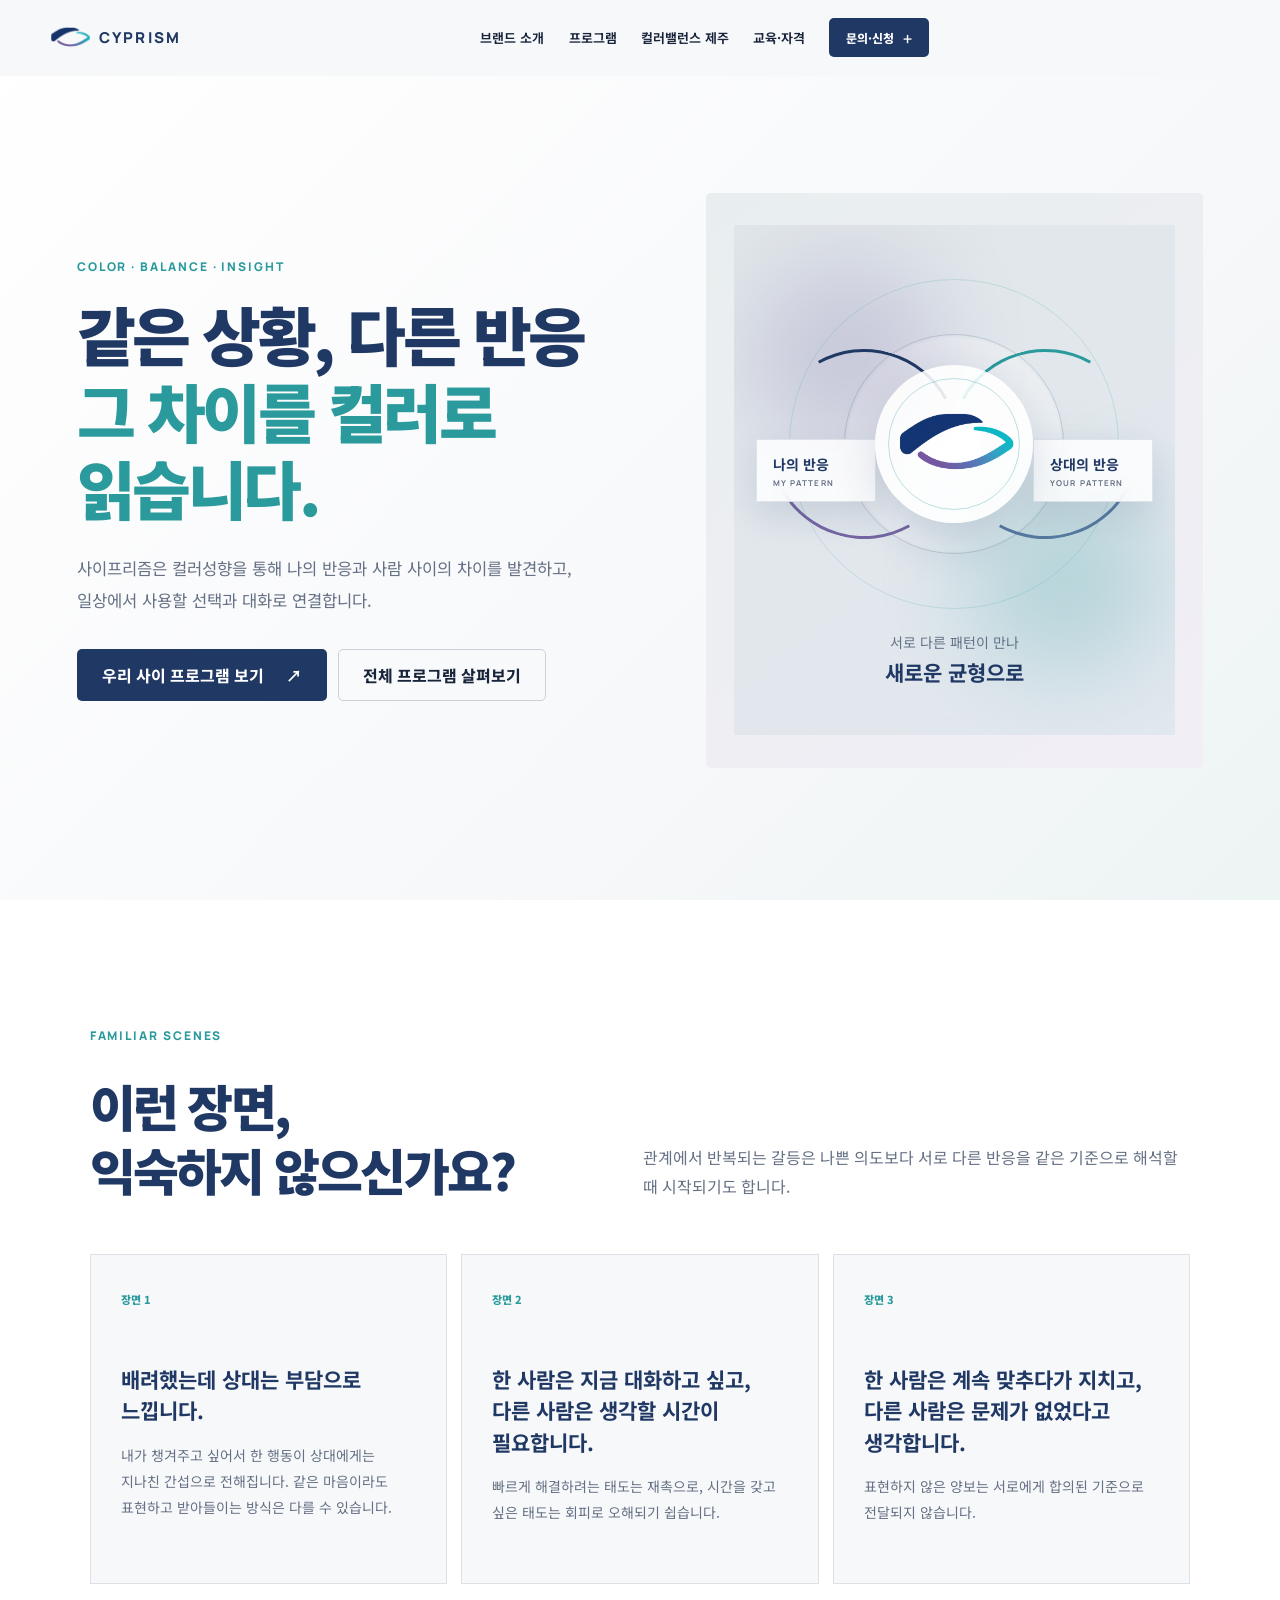
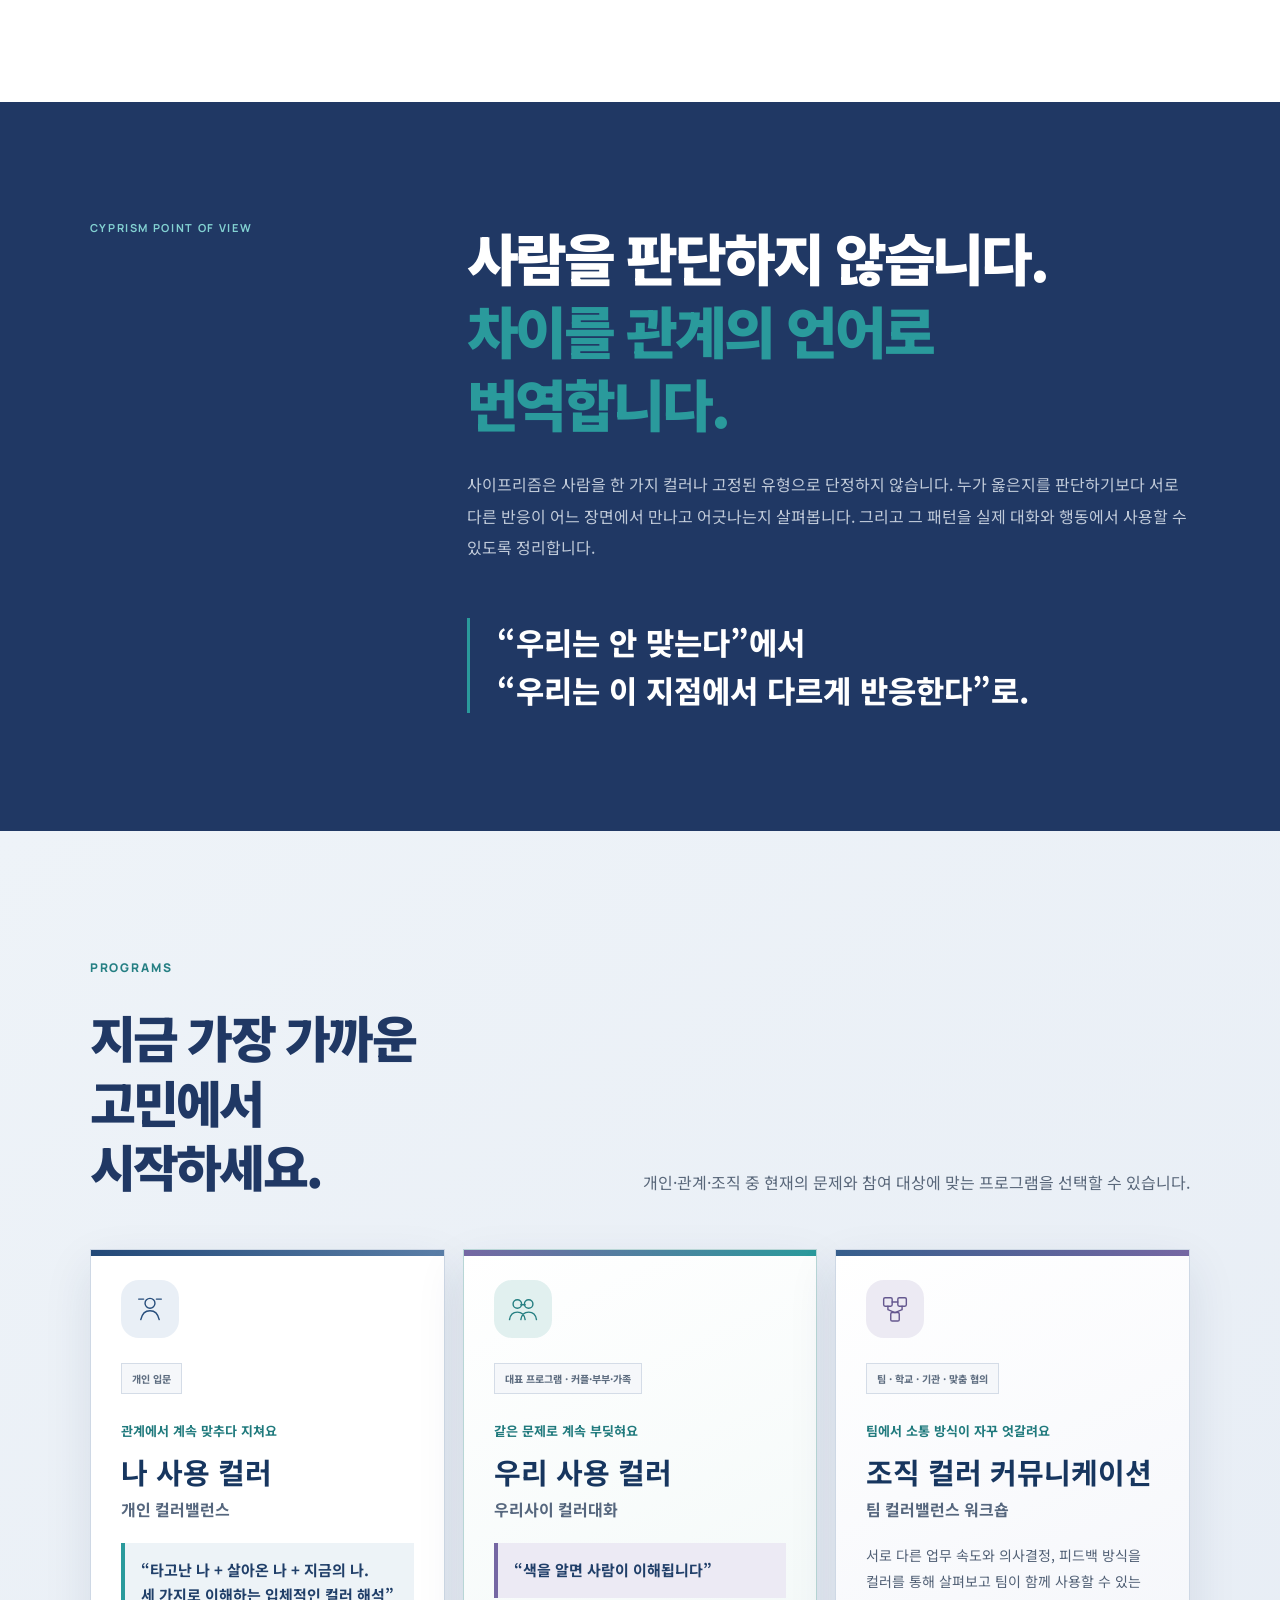
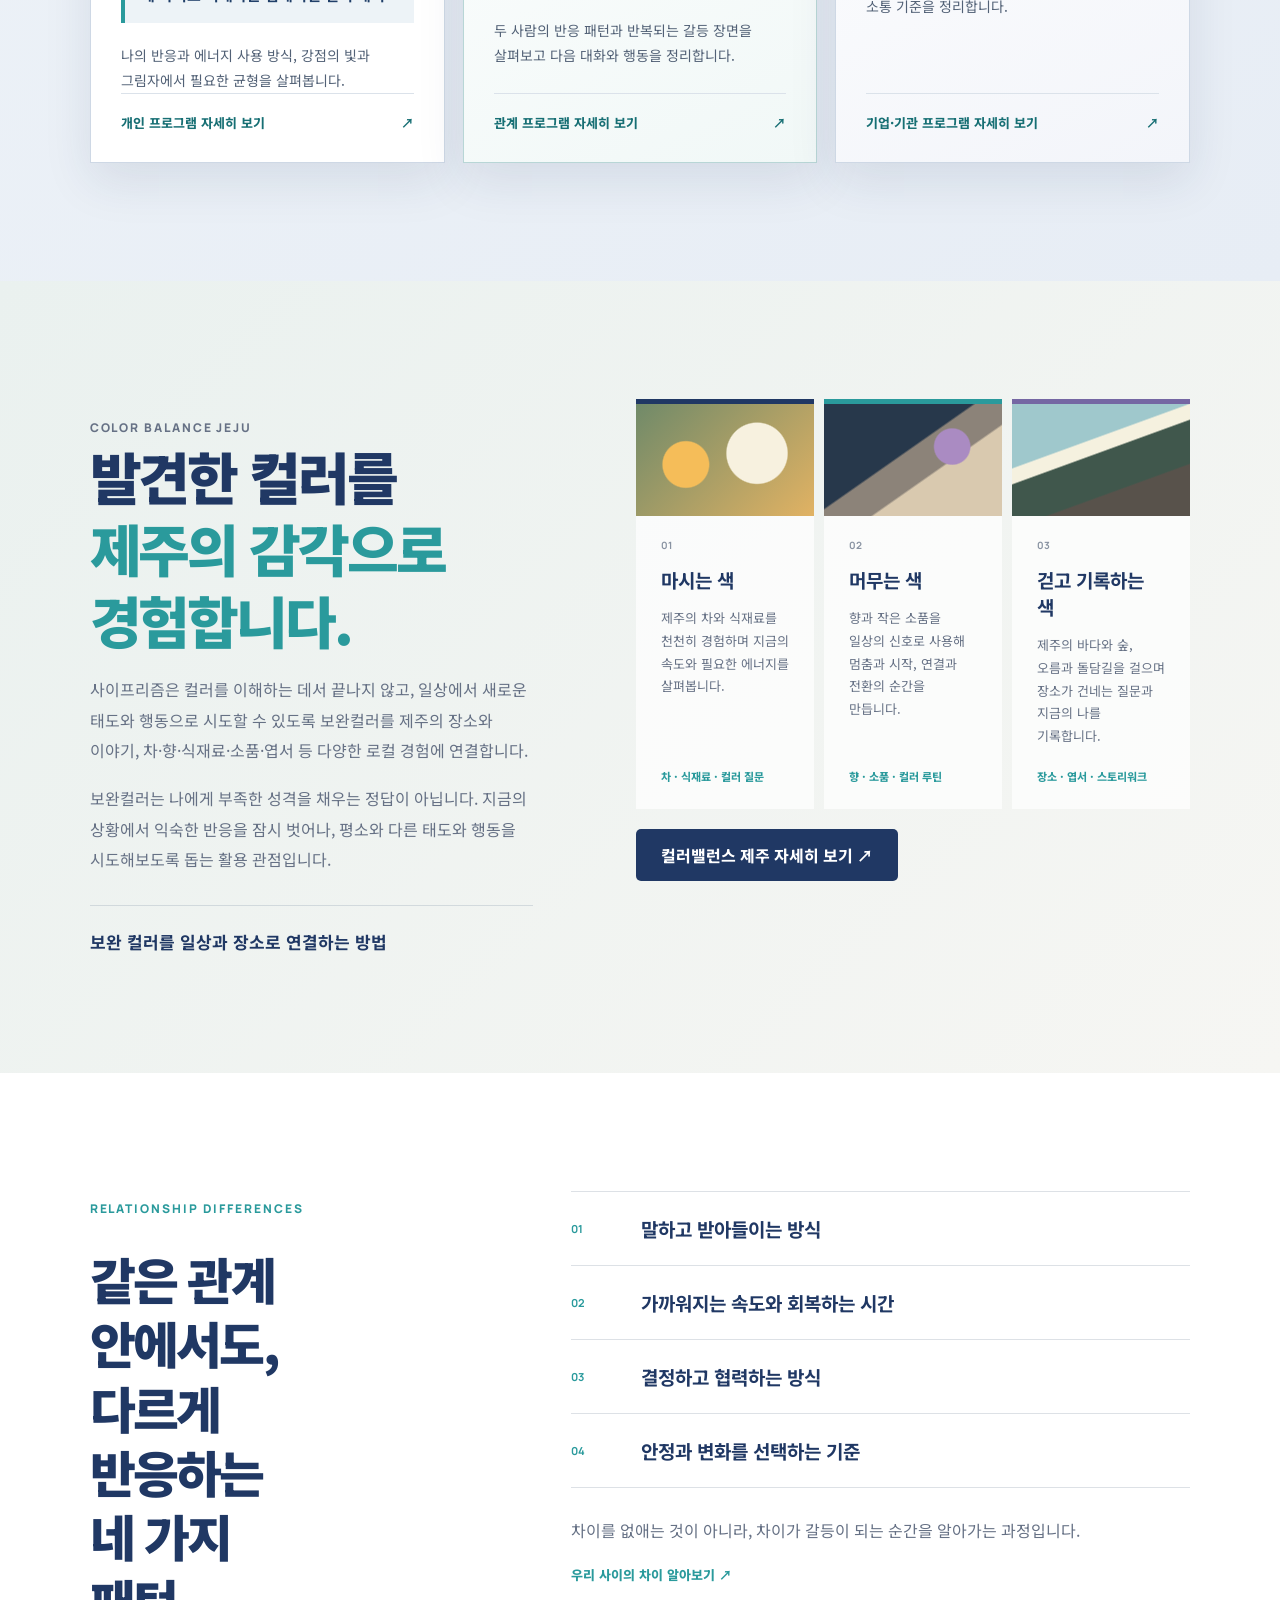
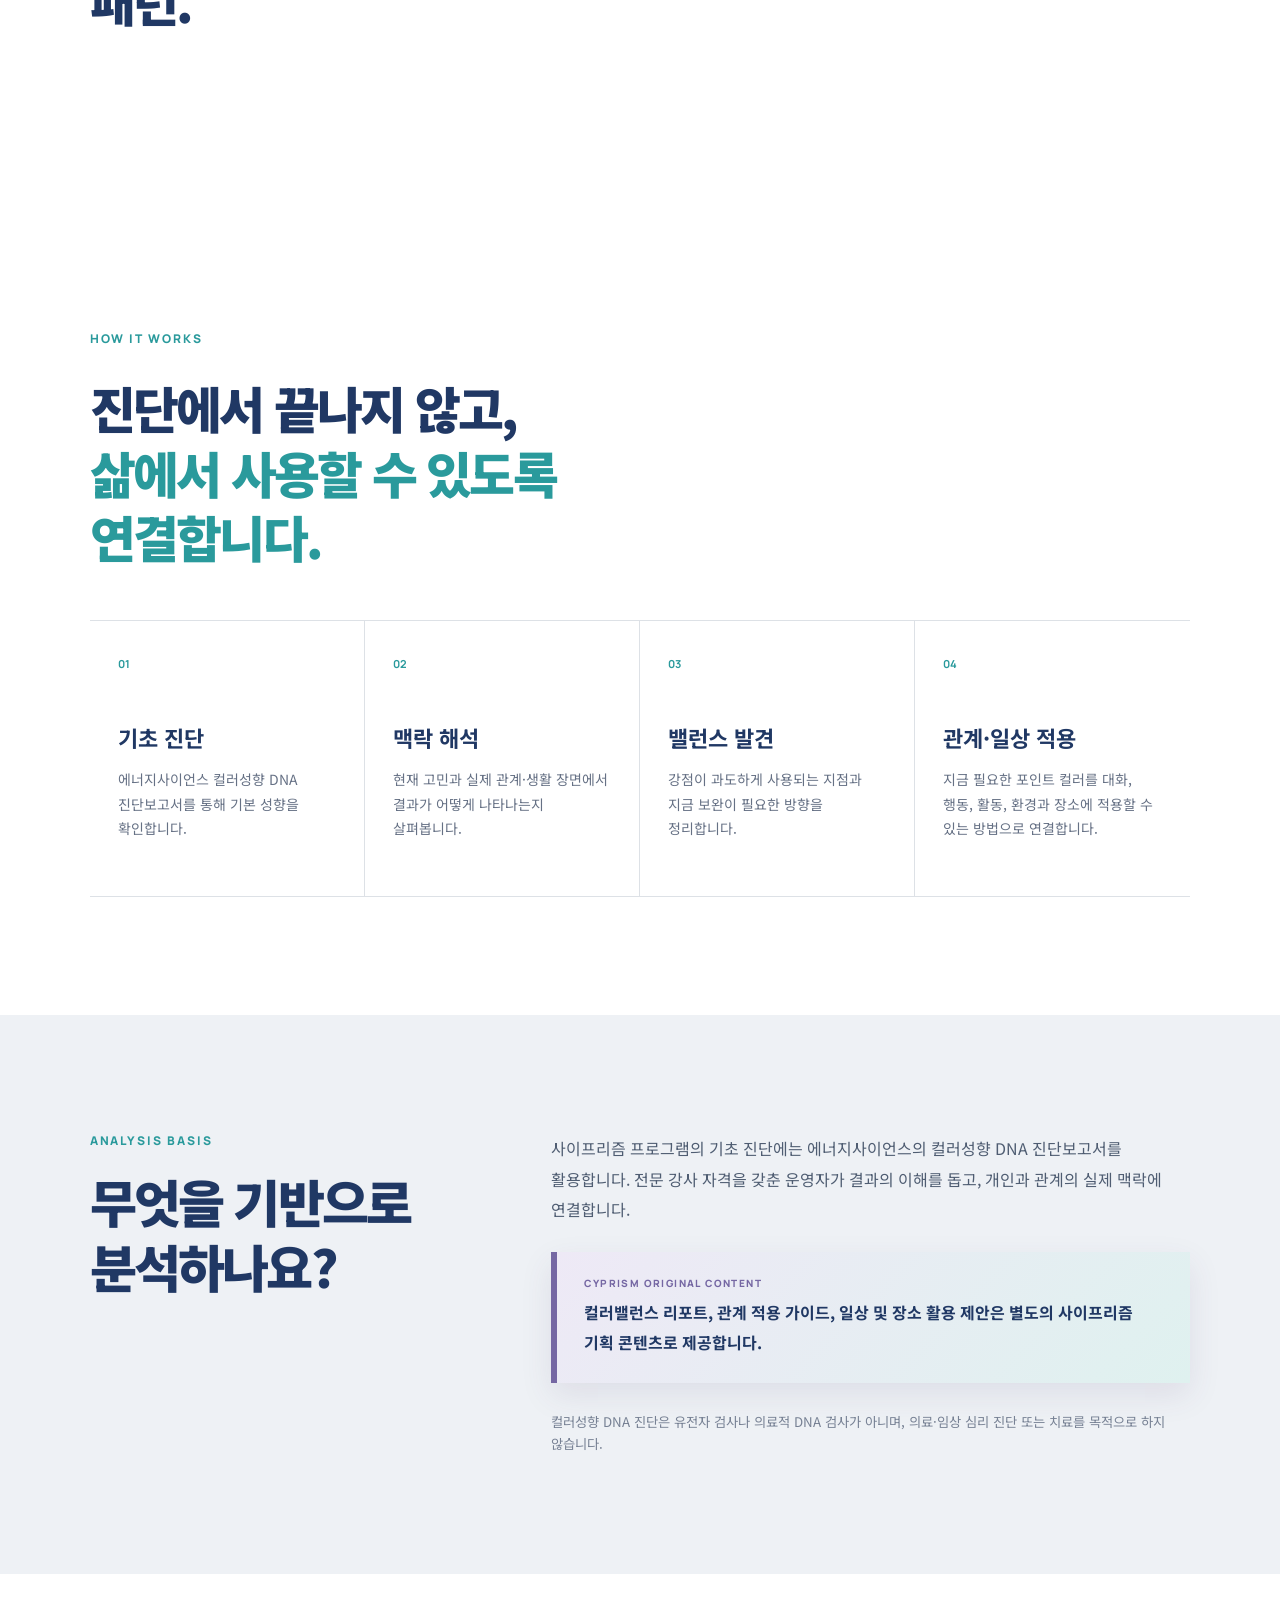
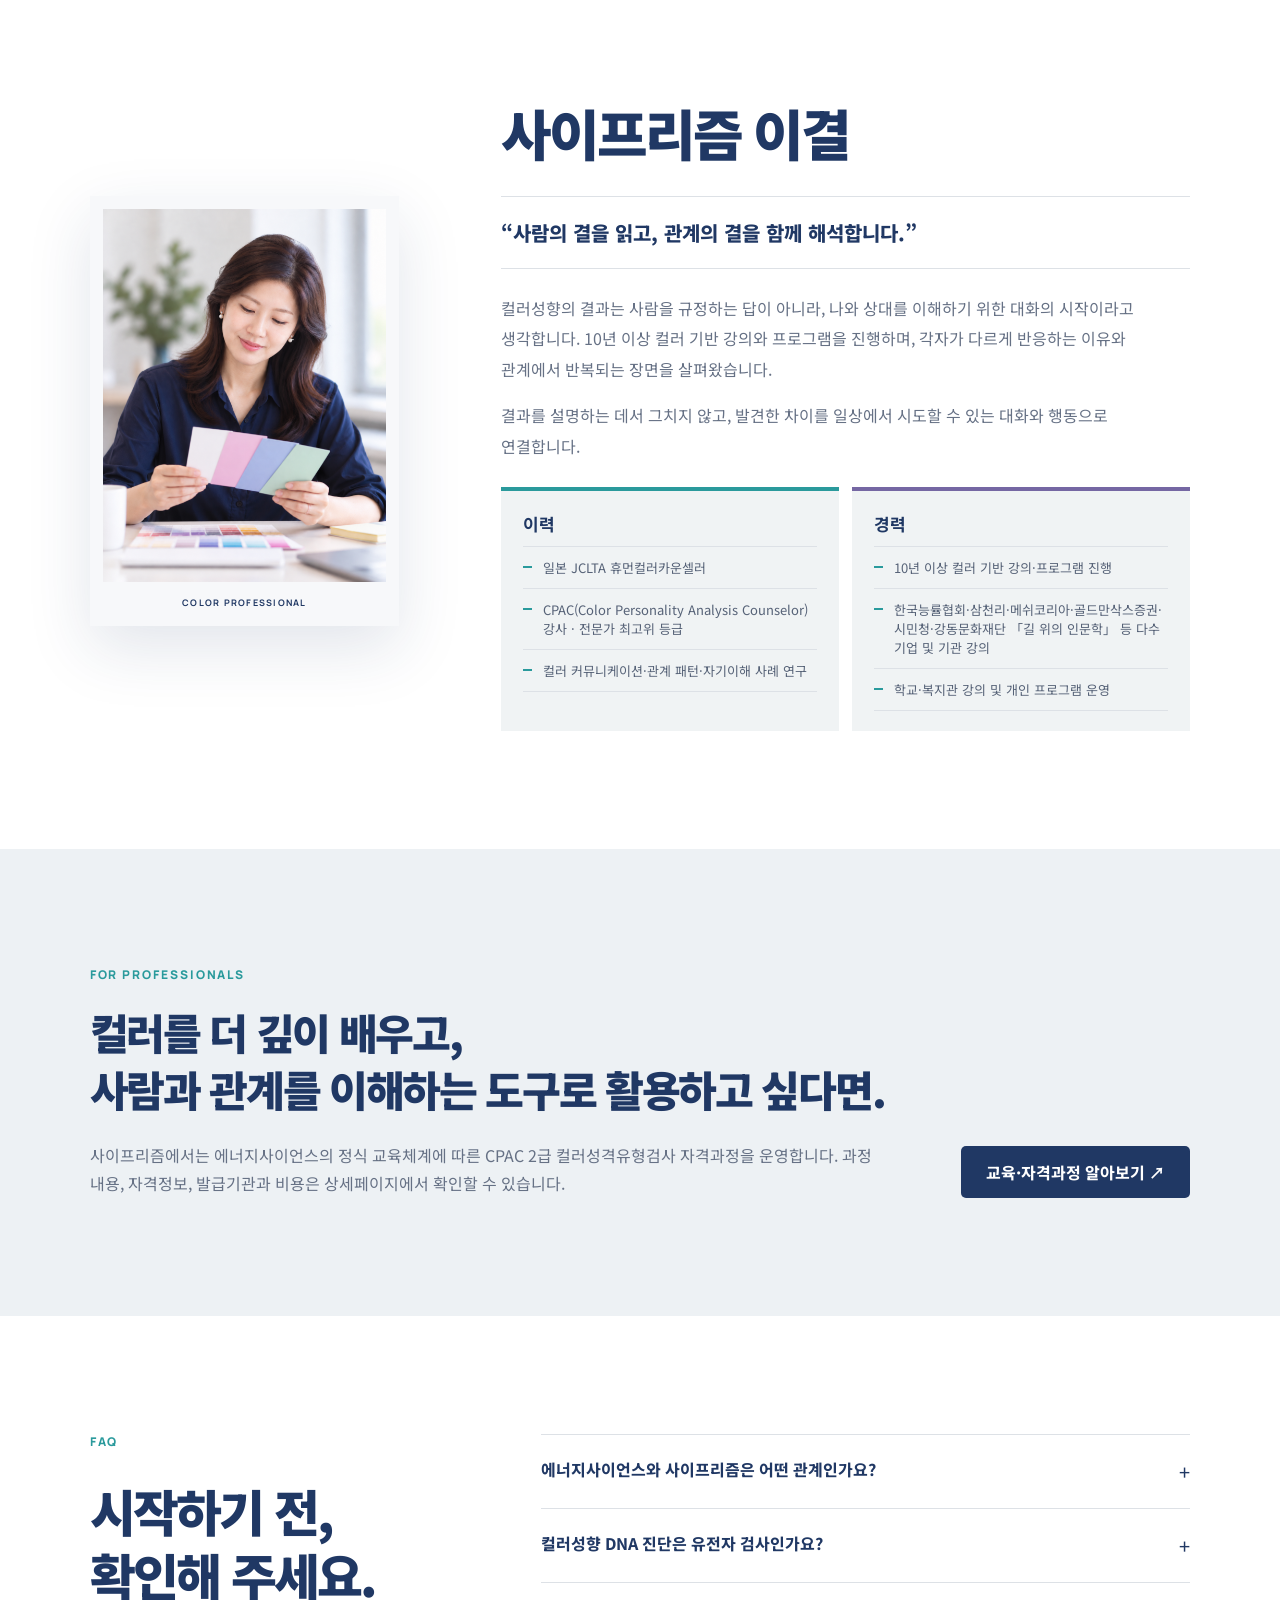
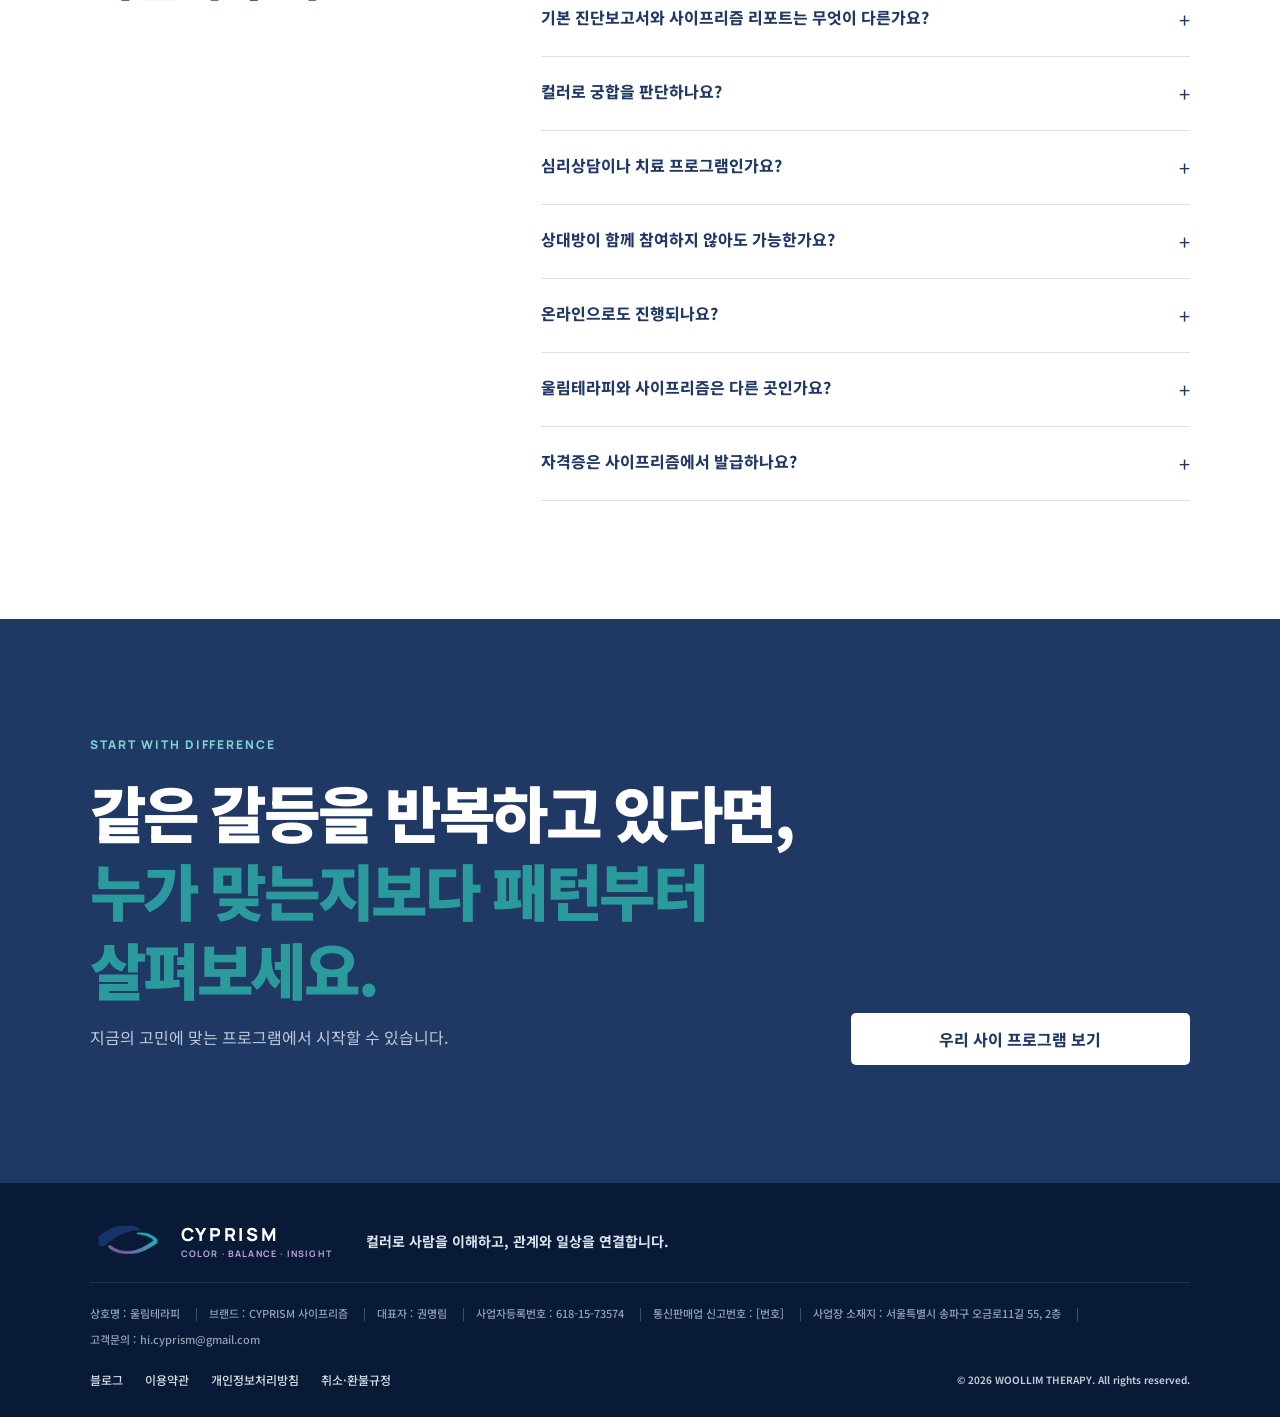
==== commit 1da208f7: "ag 이미지 재적용" ====
--- a/index.html
+++ b/index.html
@@ -7,7 +7,7 @@
   <link rel="preconnect" href="https://fonts.googleapis.com"><link rel="preconnect" href="https://fonts.gstatic.com" crossorigin>
   <link href="https://fonts.googleapis.com/css2?family=Manrope:wght@500;600;700;800&family=Noto+Sans+KR:wght@400;500;600;700;800;900&display=swap" rel="stylesheet">
   <link rel="stylesheet" href="style.css"><script src="script.js" defer></script>
-</head>
+<meta property="og:type" content="website"><meta property="og:locale" content="ko_KR"><meta property="og:site_name" content="CYPRISM 사이프리즘"><meta property="og:title" content="사이프리즘 | 컬러 결과를 삶에서 사용할 수 있는 언어로"><meta property="og:description" content="사이프리즘은 컬러성향을 통해 나의 반응과 사람 사이의 차이를 발견하고, 일상에서 사용할 선택과 대화로 연결합니다."><meta property="og:url" content="https://cyprism.github.io/color-balance/"><meta property="og:image" content="https://cyprism.github.io/color-balance/assets/cyprism-og-20260928.png"><meta property="og:image:type" content="image/png"><meta property="og:image:width" content="1200"><meta property="og:image:height" content="675"><meta property="og:image:alt" content="인디고와 터콰이즈의 서로 다른 컬러 흐름이 만나 균형을 이루는 사이프리즘 브랜드 이미지"><meta name="twitter:card" content="summary_large_image"><meta name="twitter:title" content="사이프리즘 | 컬러 결과를 삶에서 사용할 수 있는 언어로"><meta name="twitter:description" content="컬러로 사람을 이해하고, 관계와 일상을 연결합니다."><meta name="twitter:image" content="https://cyprism.github.io/color-balance/assets/cyprism-og-20260928.png"></head>
 <body>
   <a class="skip-link" href="#main">본문 바로가기</a>
   <header class="site-header">
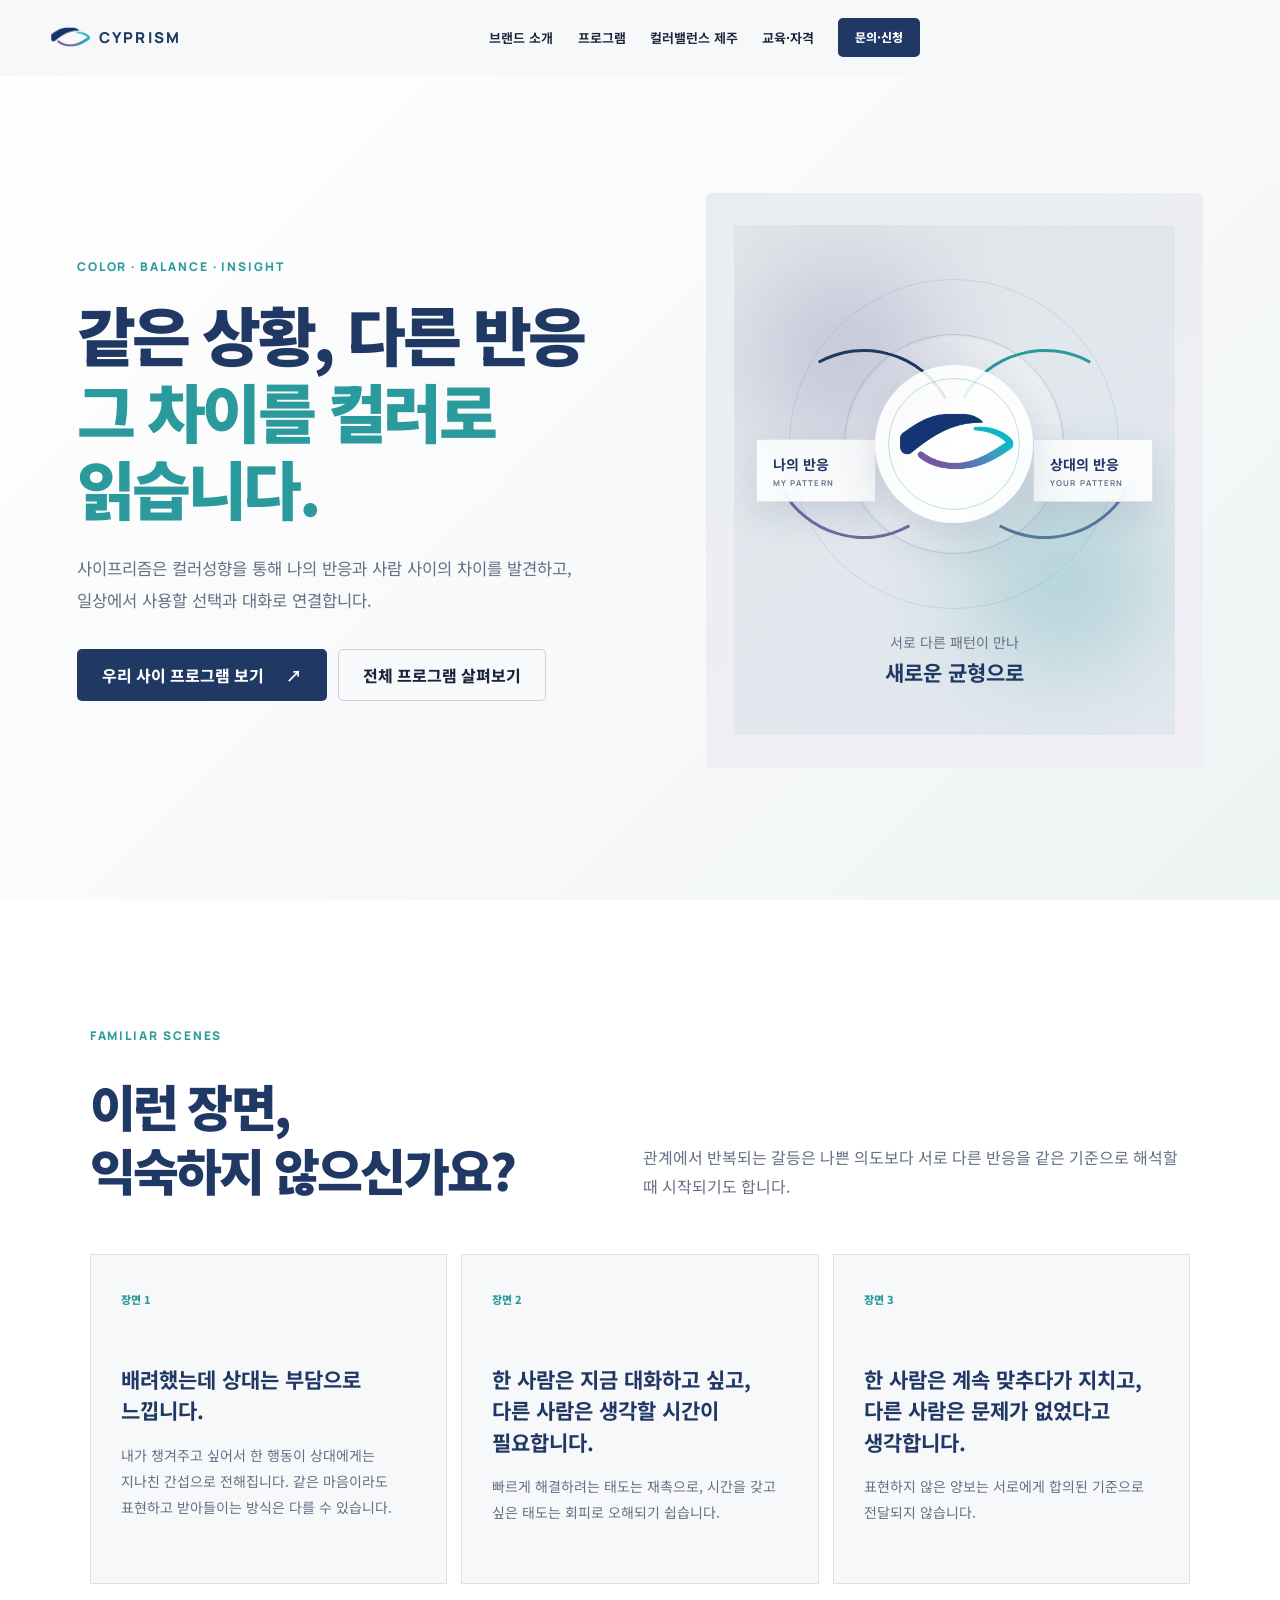
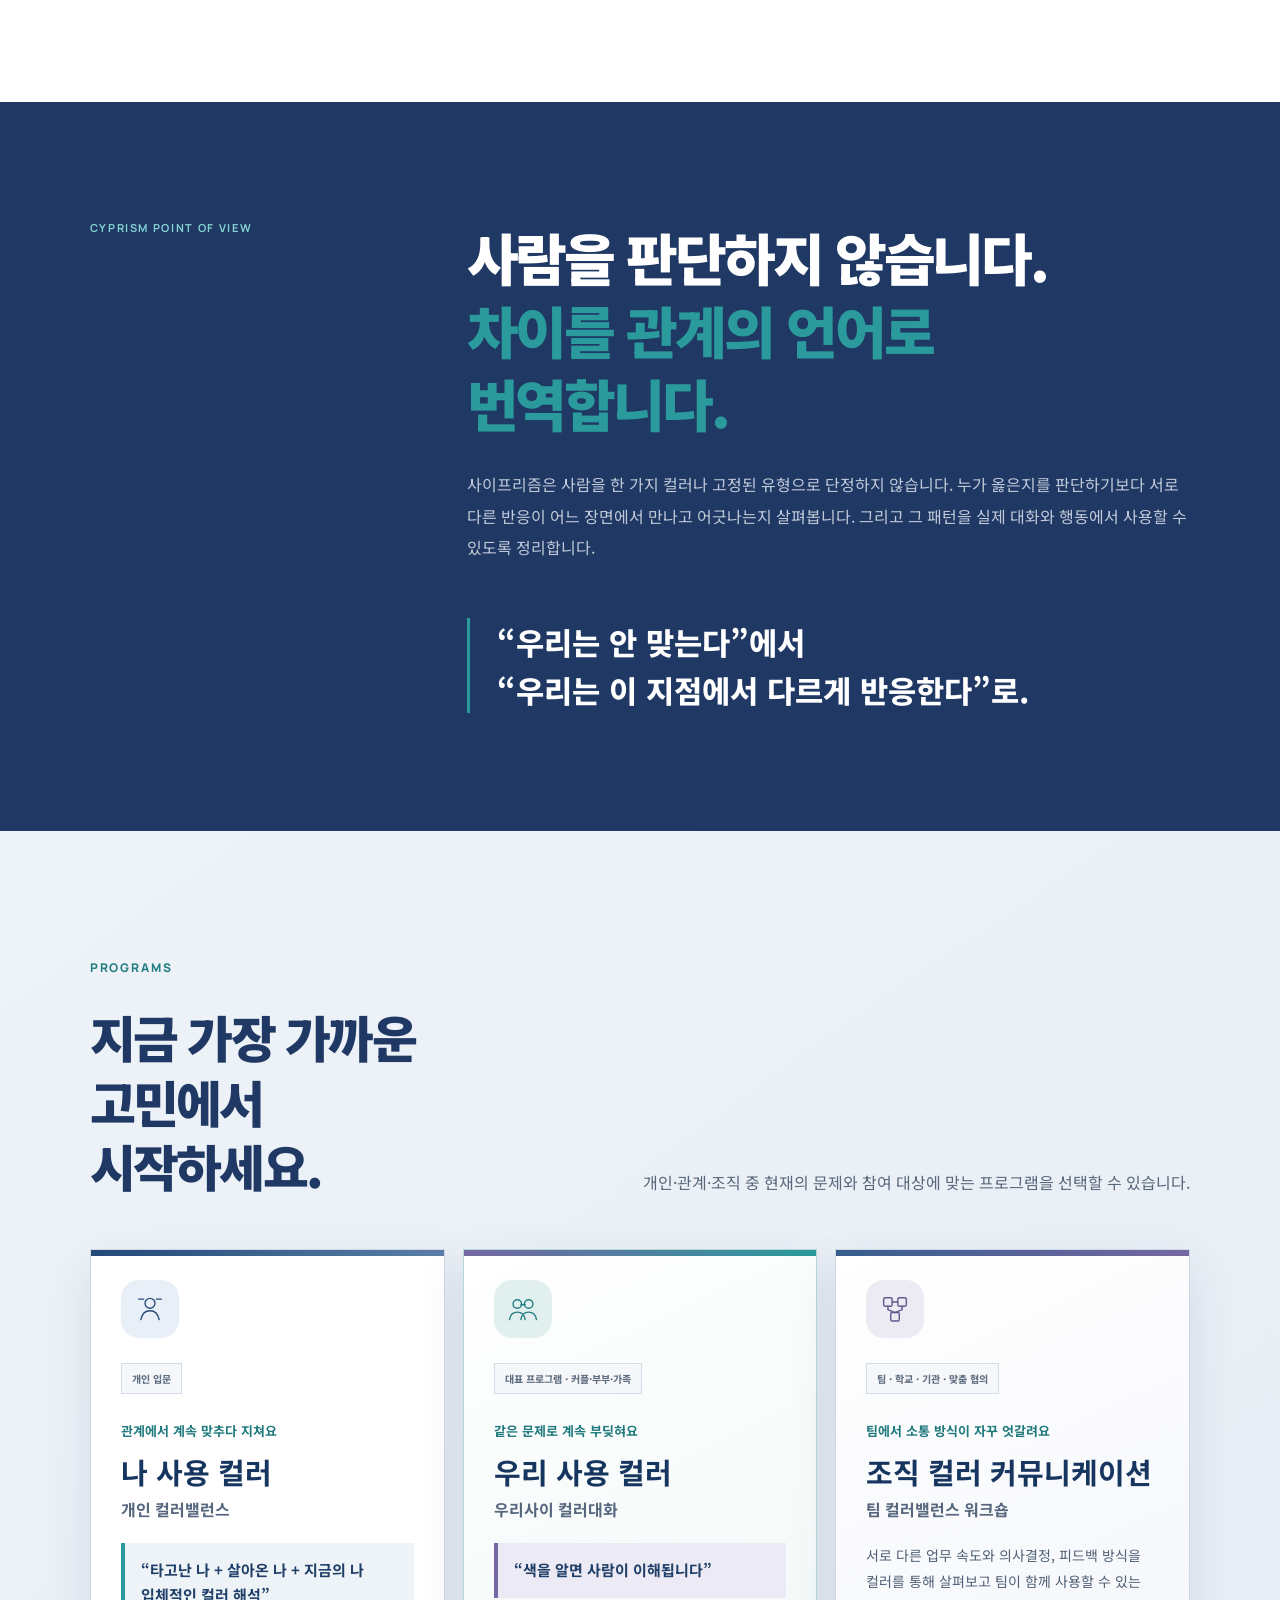
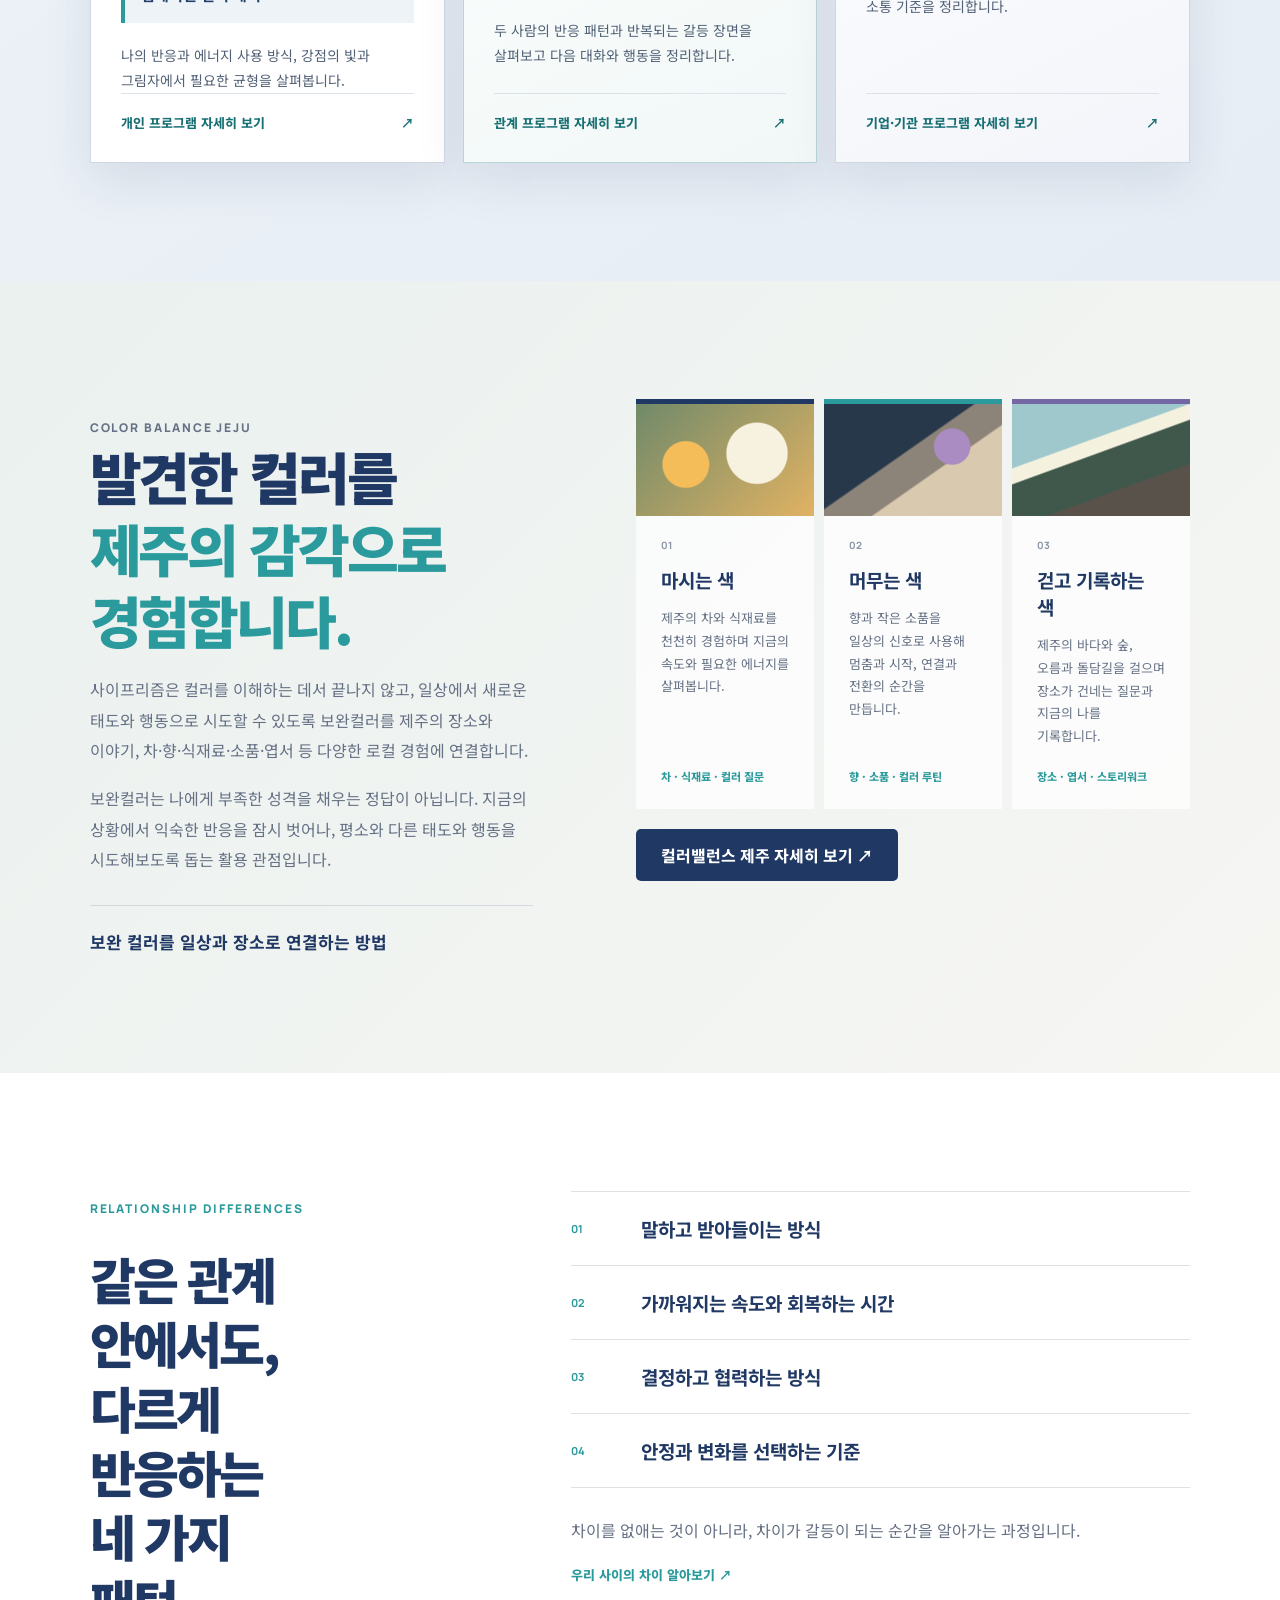
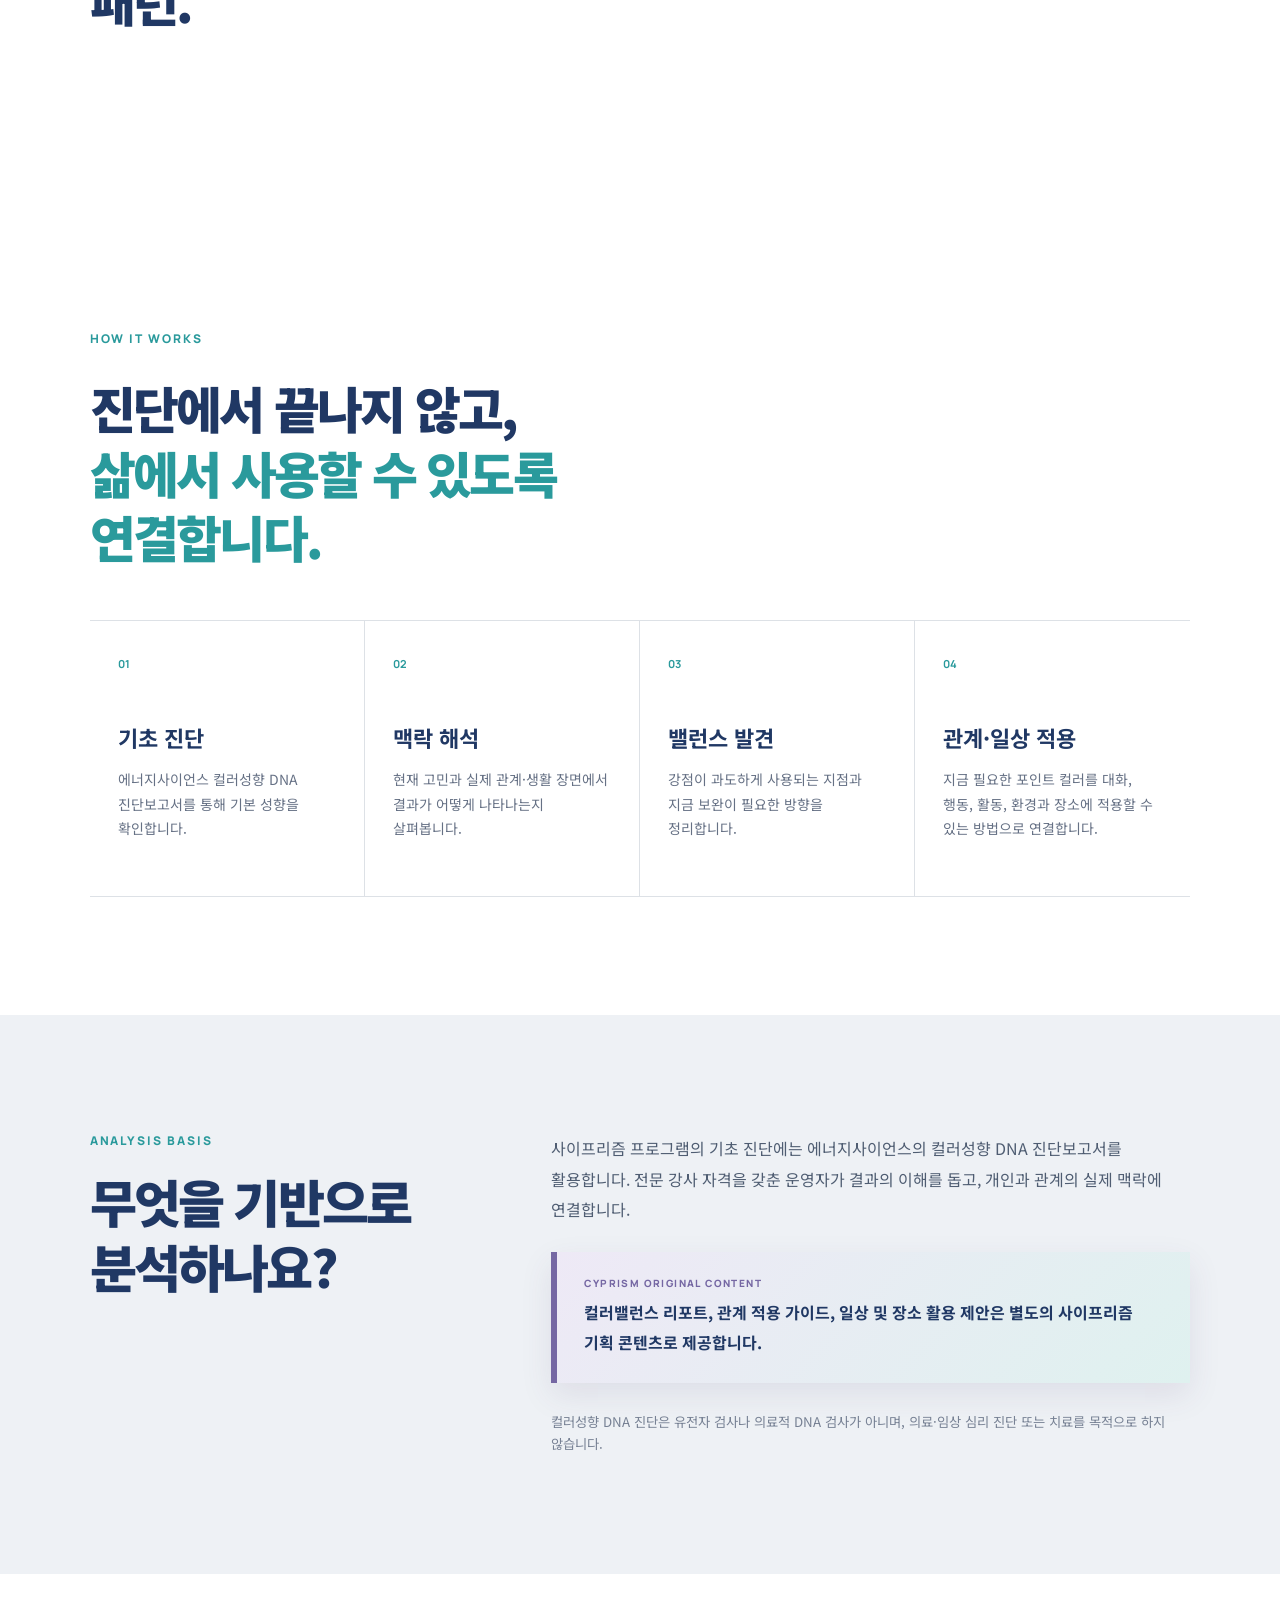
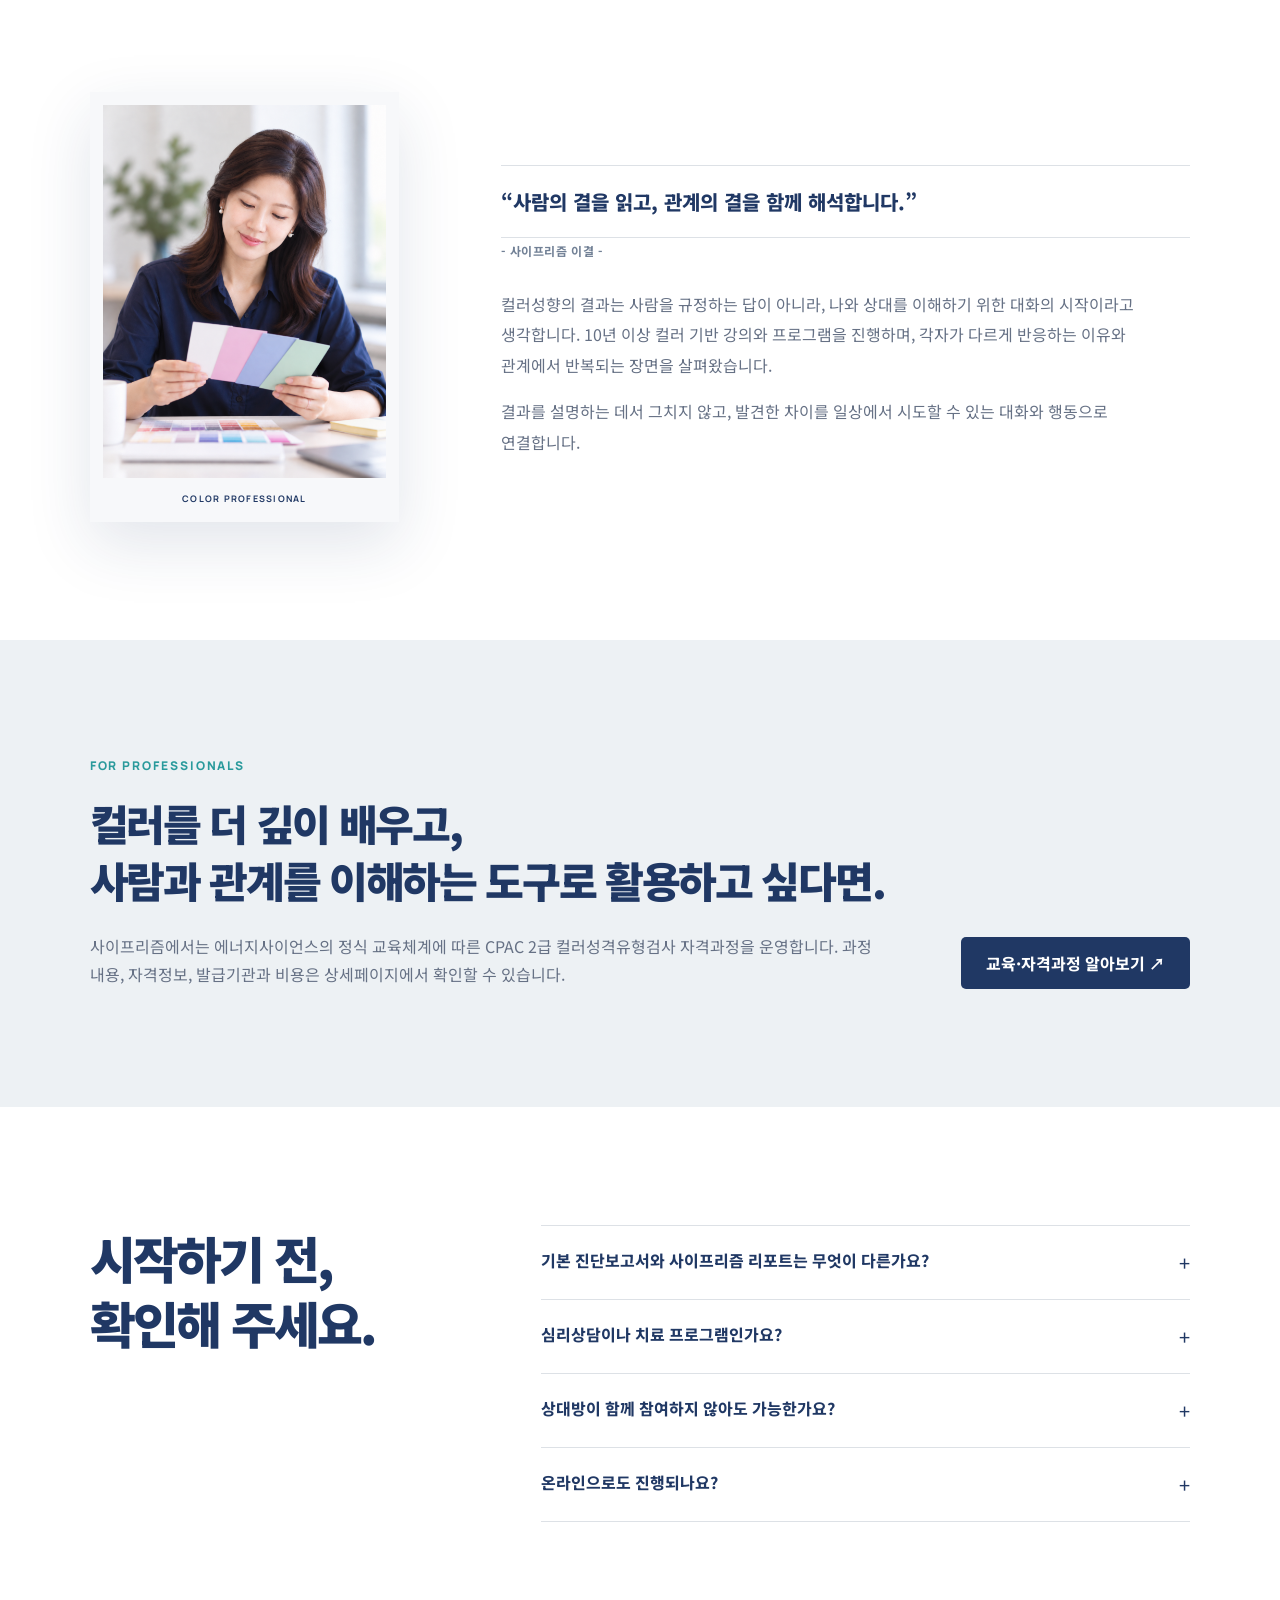
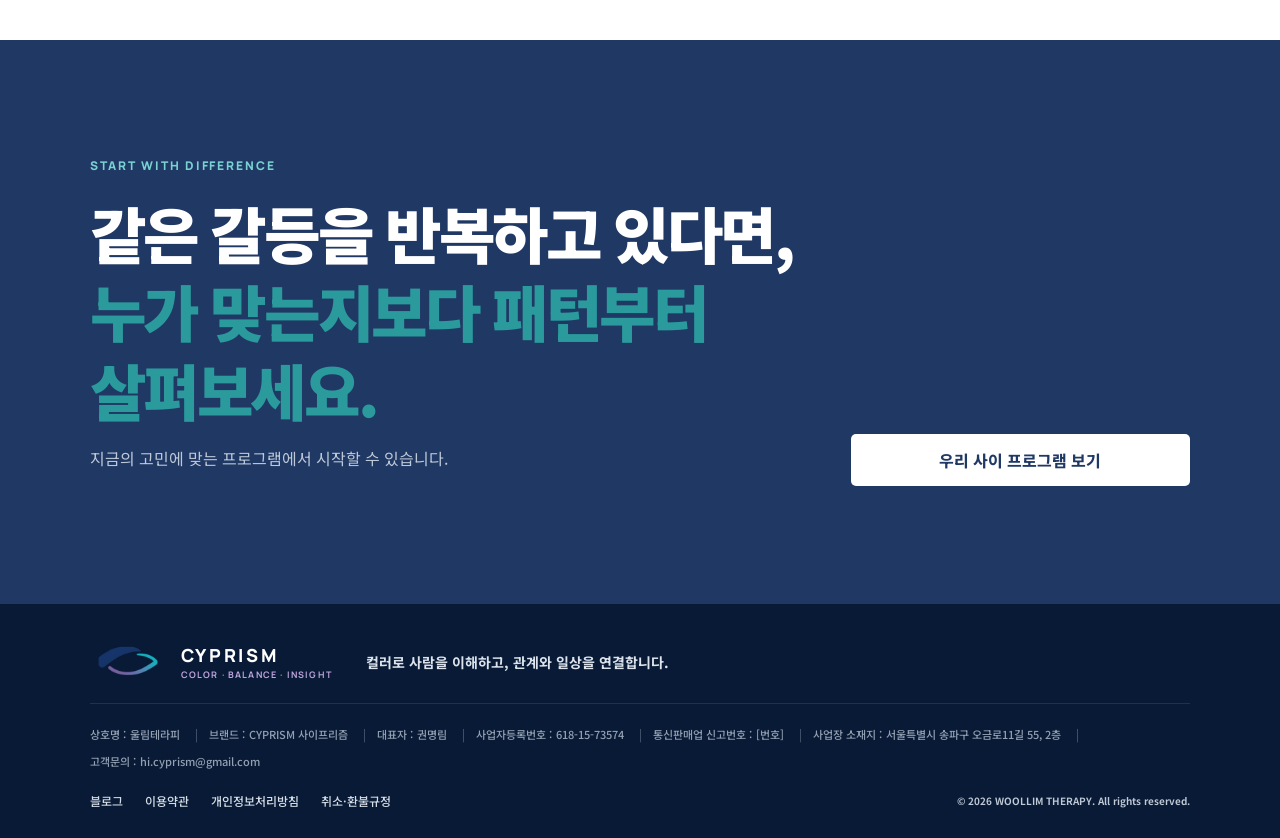
==== commit 2524d35f: "공개범위 수정, 준비중 팝업으로 일부 수정" ====
--- a/index.html
+++ b/index.html
@@ -1,6 +1,9 @@
 <!doctype html>
 <html lang="ko">
 <head>
+  <link rel="icon" type="image/png" href="assets/cyprism-og-20260928.png?v=20260928">
+  <link rel="shortcut icon" type="image/png" href="assets/cyprism-og-20260928.png?v=20260928">
+  <link rel="apple-touch-icon" href="assets/cyprism-og-20260928.png?v=20260928">
   <meta charset="UTF-8"><meta name="viewport" content="width=device-width,initial-scale=1">
   <meta name="description" content="COLOR · BALANCE · INSIGHT. 사이프리즘은 컬러성향 진단 결과를 개인·관계·조직의 실제 장면과 연결하는 울림테라피의 컬러 커뮤니케이션 브랜드입니다.">
   <title>사이프리즘 | 컬러 결과를 삶에서 사용할 수 있는 언어로</title>
@@ -13,11 +16,11 @@
   <header class="site-header">
     <a class="brand" href="index.html" aria-label="사이프리즘 홈, COLOR · BALANCE · INSIGHT"><span class="brand-symbol"><img src="assets/cyprism-logo.png" alt=""></span><span>CYPRISM</span><span class="sr-only">COLOR · BALANCE · INSIGHT</span></a>
     <button class="menu-button" type="button" aria-label="메뉴 열기" aria-expanded="false"><span></span><span></span></button>
-    <nav class="site-nav" aria-label="주요 메뉴"><a href="index.html#about">브랜드 소개</a><a href="index.html#programs">프로그램</a><a href="jeju-balance.html">컬러밸런스 제주</a><a href="certification.html">교육·자격</a><details class="nav-inquiry"><summary>문의·신청</summary><div class="nav-inquiry-menu"><a href="https://cyprism.liveklass.com/" target="_blank" rel="noopener noreferrer"><b>개인·커플 프로그램 신청</b></a><a href="https://docs.google.com/forms/d/e/1FAIpQLScgZi8-bBltVSBUlpzpkGvz75gaY9XB9O0DJj065Ip5yt607Q/viewform?usp=dialog" target="_blank" rel="noopener noreferrer"><b>기업·기관 프로그램 문의</b></a><a href="mailto:hi.cyprism@gmail.com"><b>교육·자격 과정 문의</b></a></div></details></nav>
+    <nav class="site-nav" aria-label="주요 메뉴"><a href="index.html#about">브랜드 소개</a><a href="index.html#programs">프로그램</a><a href="jeju-balance.html">컬러밸런스 제주</a><a href="certification.html">교육·자격</a><button class="nav-inquiry-button" type="button" data-coming-soon>문의·신청</button></nav>
   </header>
   <main id="main">
     <section class="hero strategic-hero">
-      <div class="hero-copy reveal"><p class="eyebrow">COLOR · BALANCE · INSIGHT</p><h1>같은 상황, 다른 반응<br><em>그 차이를 컬러로 읽습니다.</em></h1><p class="hero-description">사이프리즘은 컬러성향을 통해 나의 반응과 사람 사이의 차이를 발견하고, 일상에서 사용할 선택과 대화로 연결합니다.</p><div class="hero-actions"><a class="button button-primary" href="relationship.html">우리 사이 프로그램 보기 <span>↗</span></a><a class="button button-ghost" href="#programs">전체 프로그램 살펴보기</a></div></div>
+      <div class="hero-copy reveal"><p class="eyebrow">COLOR · BALANCE · INSIGHT</p><h1>같은 상황, 다른 반응<br><em>그 차이를 컬러로 읽습니다.</em></h1><p class="hero-description">사이프리즘은 컬러성향을 통해 나의 반응과 사람 사이의 차이를 발견하고, 일상에서 사용할 선택과 대화로 연결합니다.</p><div class="hero-actions"><a class="button button-primary" href="#" data-coming-soon="program">우리 사이 프로그램 보기 <span>↗</span></a><a class="button button-ghost" href="#programs">전체 프로그램 살펴보기</a></div></div>
       <div class="hero-system hero-balance-visual reveal" role="img" aria-label="나와 상대의 서로 다른 반응 패턴이 만나 새로운 균형으로 이어지는 움직임"><div class="balance-stage"><span class="balance-halo halo-one"></span><span class="balance-halo halo-two"></span><span class="balance-path path-one"></span><span class="balance-path path-two"></span><span class="reaction-node node-self"><b>나의 반응</b><small>MY PATTERN</small></span><span class="reaction-node node-other"><b>상대의 반응</b><small>YOUR PATTERN</small></span><span class="balance-center"><img src="assets/cyprism-symbol.png" alt=""><i></i></span><span class="balance-caption">서로 다른 패턴이 만나<br><strong>새로운 균형으로</strong></span></div></div>
     </section>
 
@@ -26,9 +29,9 @@
     <section class="manifesto section"><div class="manifesto-label reveal">CYPRISM POINT OF VIEW</div><div class="manifesto-copy reveal"><h2>사람을 판단하지 않습니다.<br><em>차이를 관계의 언어로 번역합니다.</em></h2><p>사이프리즘은 사람을 한 가지 컬러나 고정된 유형으로 단정하지 않습니다. 누가 옳은지를 판단하기보다 서로 다른 반응이 어느 장면에서 만나고 어긋나는지 살펴봅니다. 그리고 그 패턴을 실제 대화와 행동에서 사용할 수 있도록 정리합니다.</p><blockquote>“우리는 안 맞는다”에서<br>“우리는 이 지점에서 다르게 반응한다”로.</blockquote></div></section>
 
     <section class="programs section" id="programs"><div class="section-heading light reveal"><p class="eyebrow">PROGRAMS</p><h2>지금 가장 가까운 고민에서<br>시작하세요.</h2><p>개인·관계·조직 중 현재의 문제와 참여 대상에 맞는 프로그램을 선택할 수 있습니다.</p></div><div class="program-grid strategic-programs">
-      <article class="program-card reveal"><span class="program-icon" aria-hidden="true"><svg viewBox="0 0 48 48"><circle cx="24" cy="16" r="7"></circle><path d="M11 39c1.8-8.4 6.2-12.6 13-12.6S35.2 30.6 37 39"></path><path d="M8 10h7M33 10h7"></path></svg></span><span class="tag">개인 입문</span><p class="problem">관계에서 계속 맞추다 지쳐요</p><h3>나 사용 컬러</h3><h4>개인 컬러밸런스</h4><strong class="program-hook">“타고난 나 + 살아온 나 + 지금의 나.<br>세 가지로 이해하는 입체적인 컬러 해석”</strong><p>나의 반응과 에너지 사용 방식, 강점의 빛과 그림자에서 필요한 균형을 살펴봅니다.</p><a href="personal.html">개인 프로그램 자세히 보기 <span>↗</span></a></article>
-      <article class="program-card relation featured reveal"><span class="program-icon" aria-hidden="true"><svg viewBox="0 0 48 48"><circle cx="16" cy="17" r="6"></circle><circle cx="32" cy="17" r="6"></circle><path d="M5 39c1-7 4.7-10.6 11-10.6S26 32 27 39M21 39c1-7 4.7-10.6 11-10.6S42 32 43 39"></path><path d="M21 18h6"></path></svg></span><span class="tag">대표 프로그램 · 커플·부부·가족</span><p class="problem">같은 문제로 계속 부딪혀요</p><h3>우리 사용 컬러</h3><h4>우리사이 컬러대화</h4><strong class="program-hook">“색을 알면 사람이 이해됩니다”</strong><p>두 사람의 반응 패턴과 반복되는 갈등 장면을 살펴보고 다음 대화와 행동을 정리합니다.</p><a href="relationship.html">관계 프로그램 자세히 보기 <span>↗</span></a></article>
-      <article class="program-card compact reveal"><span class="program-icon" aria-hidden="true"><svg viewBox="0 0 48 48"><rect x="8" y="8" width="12" height="12" rx="2"></rect><rect x="28" y="8" width="12" height="12" rx="2"></rect><rect x="18" y="29" width="12" height="12" rx="2"></rect><path d="M20 14h8M14 20v5l10 4M34 20v5L24 29"></path></svg></span><span class="tag">팀 · 학교 · 기관 · 맞춤 협의</span><p class="problem">팀에서 소통 방식이 자꾸 엇갈려요</p><h3>조직 컬러 커뮤니케이션</h3><h4>팀 컬러밸런스 워크숍</h4><p>서로 다른 업무 속도와 의사결정, 피드백 방식을 컬러를 통해 살펴보고 팀이 함께 사용할 수 있는 소통 기준을 정리합니다.</p><a href="organization.html">기업·기관 프로그램 자세히 보기 <span>↗</span></a></article>
+      <article class="program-card reveal"><span class="program-icon" aria-hidden="true"><svg viewBox="0 0 48 48"><circle cx="24" cy="16" r="7"></circle><path d="M11 39c1.8-8.4 6.2-12.6 13-12.6S35.2 30.6 37 39"></path><path d="M8 10h7M33 10h7"></path></svg></span><span class="tag">개인 입문</span><p class="problem">관계에서 계속 맞추다 지쳐요</p><h3>나 사용 컬러</h3><h4>개인 컬러밸런스</h4><strong class="program-hook">“타고난 나 + 살아온 나 + 지금의 나<br>입체적인 컬러 해석”</strong><p>나의 반응과 에너지 사용 방식, 강점의 빛과 그림자에서 필요한 균형을 살펴봅니다.</p><a class="program-coming-soon" href="#" data-coming-soon="program">개인 프로그램 자세히 보기 <span>↗</span></a></article>
+      <article class="program-card relation featured reveal"><span class="program-icon" aria-hidden="true"><svg viewBox="0 0 48 48"><circle cx="16" cy="17" r="6"></circle><circle cx="32" cy="17" r="6"></circle><path d="M5 39c1-7 4.7-10.6 11-10.6S26 32 27 39M21 39c1-7 4.7-10.6 11-10.6S42 32 43 39"></path><path d="M21 18h6"></path></svg></span><span class="tag">대표 프로그램 · 커플·부부·가족</span><p class="problem">같은 문제로 계속 부딪혀요</p><h3>우리 사용 컬러</h3><h4>우리사이 컬러대화</h4><strong class="program-hook">“색을 알면 사람이 이해됩니다”</strong><p>두 사람의 반응 패턴과 반복되는 갈등 장면을 살펴보고 다음 대화와 행동을 정리합니다.</p><a class="program-coming-soon" href="#" data-coming-soon="program">관계 프로그램 자세히 보기 <span>↗</span></a></article>
+      <article class="program-card compact reveal"><span class="program-icon" aria-hidden="true"><svg viewBox="0 0 48 48"><rect x="8" y="8" width="12" height="12" rx="2"></rect><rect x="28" y="8" width="12" height="12" rx="2"></rect><rect x="18" y="29" width="12" height="12" rx="2"></rect><path d="M20 14h8M14 20v5l10 4M34 20v5L24 29"></path></svg></span><span class="tag">팀 · 학교 · 기관 · 맞춤 협의</span><p class="problem">팀에서 소통 방식이 자꾸 엇갈려요</p><h3>조직 컬러 커뮤니케이션</h3><h4>팀 컬러밸런스 워크숍</h4><p>서로 다른 업무 속도와 의사결정, 피드백 방식을 컬러를 통해 살펴보고 팀이 함께 사용할 수 있는 소통 기준을 정리합니다.</p><a class="program-coming-soon" href="#" data-coming-soon="program">기업·기관 프로그램 자세히 보기 <span>↗</span></a></article>
     </div></section>
 
     <section class="jeju-preview section" id="jeju-balance"><div class="jeju-intro reveal"><p class="eyebrow">COLOR BALANCE JEJU</p><h2>발견한 컬러를<br><em>제주의 감각으로 경험합니다.</em></h2><p>사이프리즘은 컬러를 이해하는 데서 끝나지 않고, 일상에서 새로운 태도와 행동으로 시도할 수 있도록 보완컬러를 제주의 장소와 이야기, 차·향·식재료·소품·엽서 등 다양한 로컬 경험에 연결합니다.</p><p>보완컬러는 나에게 부족한 성격을 채우는 정답이 아닙니다. 지금의 상황에서 익숙한 반응을 잠시 벗어나, 평소와 다른 태도와 행동을 시도해보도록 돕는 활용 관점입니다.</p><h3 class="jeju-method-heading">보완 컬러를 일상과 장소로 연결하는 방법</h3></div><div class="jeju-experiences"><div class="jeju-cards"><article class="reveal"><div class="jeju-card-visual drink" role="img" aria-label="제주의 차와 감귤을 떠올리게 하는 컬러 이미지"></div><span>01</span><h3>마시는 색</h3><p>제주의 차와 식재료를 천천히 경험하며 지금의 속도와 필요한 에너지를 살펴봅니다.</p><small>차 · 식재료 · 컬러 질문</small></article><article class="reveal"><div class="jeju-card-visual stay" role="img" aria-label="향 카드와 현무암 질감을 떠올리게 하는 컬러 이미지"></div><span>02</span><h3>머무는 색</h3><p>향과 작은 소품을 일상의 신호로 사용해 멈춤과 시작, 연결과 전환의 순간을 만듭니다.</p><small>향 · 소품 · 컬러 루틴</small></article><article class="reveal"><div class="jeju-card-visual walk" role="img" aria-label="제주 돌담길과 기록 엽서를 떠올리게 하는 컬러 이미지"></div><span>03</span><h3>걷고 기록하는 색</h3><p>제주의 바다와 숲, 오름과 돌담길을 걸으며 장소가 건네는 질문과 지금의 나를 기록합니다.</p><small>장소 · 엽서 · 스토리워크</small></article></div><div class="jeju-actions reveal"><a class="button button-primary" href="jeju-balance.html">컬러밸런스 제주 자세히 보기 ↗</a></div></div></section>
@@ -39,23 +42,18 @@
 
     <section class="analysis-basis section"><div class="basis-label reveal"><p class="eyebrow">ANALYSIS BASIS</p><h2>무엇을 기반으로<br>분석하나요?</h2></div><div class="basis-copy reveal"><p>사이프리즘 프로그램의 기초 진단에는 에너지사이언스의 컬러성향 DNA 진단보고서를 활용합니다. 전문 강사 자격을 갖춘 운영자가 결과의 이해를 돕고, 개인과 관계의 실제 맥락에 연결합니다.</p><p class="cyprism-content-note"><strong>CYPRISM ORIGINAL CONTENT</strong>컬러밸런스 리포트, 관계 적용 가이드, 일상 및 장소 활용 제안은 별도의 사이프리즘 기획 콘텐츠로 제공합니다.</p><small>컬러성향 DNA 진단은 유전자 검사나 의료적 DNA 검사가 아니며, 의료·임상 심리 진단 또는 치료를 목적으로 하지 않습니다.</small></div></section>
 
-    <section class="expert section" id="expert"><div class="expert-portrait reveal"><img src="assets/instructor-eungyeol.png" alt="컬러칩을 살펴보는 사이프리즘 이결"><span>COLOR PROFESSIONAL</span></div><div class="expert-copy reveal"><h2>사이프리즘 이결</h2><blockquote>“사람의 결을 읽고, 관계의 결을 함께 해석합니다.”</blockquote><p>컬러성향의 결과는 사람을 규정하는 답이 아니라, 나와 상대를 이해하기 위한 대화의 시작이라고 생각합니다. 10년 이상 컬러 기반 강의와 프로그램을 진행하며, 각자가 다르게 반응하는 이유와 관계에서 반복되는 장면을 살펴왔습니다.</p><p>결과를 설명하는 데서 그치지 않고, 발견한 차이를 일상에서 시도할 수 있는 대화와 행동으로 연결합니다.</p><div class="expert-records"><section><h3>이력</h3><ul><li>일본 JCLTA 휴먼컬러카운셀러</li><li>CPAC(Color Personality Analysis Counselor) 강사 · 전문가 최고위 등급</li><li>컬러 커뮤니케이션·관계 패턴·자기이해 사례 연구</li></ul></section><section><h3>경력</h3><ul><li>10년 이상 컬러 기반 강의·프로그램 진행</li><li>한국능률협회·삼천리·메쉬코리아·골드만삭스증권·시민청·강동문화재단 「길 위의 인문학」 등 다수 기업 및 기관 강의</li><li>학교·복지관 강의 및 개인 프로그램 운영</li></ul></section></div></div></section>
+    <section class="expert section" id="expert"><div class="expert-portrait reveal"><img src="assets/instructor-eungyeol.png" alt="컬러칩을 살펴보는 컬러 전문가"><span>COLOR PROFESSIONAL</span></div><div class="expert-copy reveal"><blockquote>“사람의 결을 읽고, 관계의 결을 함께 해석합니다.”</blockquote><small class="expert-signature">- 사이프리즘 이결 -</small><p>컬러성향의 결과는 사람을 규정하는 답이 아니라, 나와 상대를 이해하기 위한 대화의 시작이라고 생각합니다. 10년 이상 컬러 기반 강의와 프로그램을 진행하며, 각자가 다르게 반응하는 이유와 관계에서 반복되는 장면을 살펴왔습니다.</p><p>결과를 설명하는 데서 그치지 않고, 발견한 차이를 일상에서 시도할 수 있는 대화와 행동으로 연결합니다.</p></div></section>
 
     <section class="pro-banner section"><div class="reveal"><p class="eyebrow">FOR PROFESSIONALS</p><h2>컬러를 더 깊이 배우고,<br>사람과 관계를 이해하는 도구로 활용하고 싶다면.</h2><p>사이프리즘에서는 에너지사이언스의 정식 교육체계에 따른 CPAC 2급 컬러성격유형검사 자격과정을 운영합니다. 과정 내용, 자격정보, 발급기관과 비용은 상세페이지에서 확인할 수 있습니다.</p></div><a class="button button-primary reveal" href="certification.html">교육·자격과정 알아보기 ↗</a></section>
 
-    <section class="faq section"><div class="section-heading reveal"><p class="eyebrow">FAQ</p><h2>시작하기 전,<br>확인해 주세요.</h2></div><div class="accordion reveal">
-      <details><summary>에너지사이언스와 사이프리즘은 어떤 관계인가요?<span>+</span></summary><p>에너지사이언스는 기초 컬러성향 진단체계를 제공하고, 사이프리즘은 그 결과를 개인·관계·조직의 실제 맥락과 일상 활용으로 연결하는 울림테라피의 브랜드입니다.</p></details>
-      <details><summary>컬러성향 DNA 진단은 유전자 검사인가요?<span>+</span></summary><p>아닙니다. 명칭의 DNA는 기본 성향을 비유적으로 표현하며 유전자 검사나 의료적 DNA 검사가 아닙니다.</p></details>
+    <section class="faq section"><div class="section-heading reveal"><h2>시작하기 전,<br>확인해 주세요.</h2></div><div class="accordion reveal">
       <details><summary>기본 진단보고서와 사이프리즘 리포트는 무엇이 다른가요?<span>+</span></summary><p>기본 진단보고서는 에너지사이언스의 결과물이며, 사이프리즘 리포트는 실제 고민의 맥락과 밸런스, 일상 적용을 별도로 정리한 독자 콘텐츠입니다.</p></details>
-      <details><summary>컬러로 궁합을 판단하나요?<span>+</span></summary><p>좋고 나쁜 궁합을 판정하지 않습니다. 차이가 어떤 장면에서 갈등이 되고 강점이 될 수 있는지 살펴봅니다.</p></details>
       <details><summary>심리상담이나 치료 프로그램인가요?<span>+</span></summary><p>아닙니다. 의료·임상 심리 진단이나 치료가 아닌 자기이해와 컬러 커뮤니케이션 프로그램입니다.</p></details>
       <details><summary>상대방이 함께 참여하지 않아도 가능한가요?<span>+</span></summary><p>개인 프로그램으로 자신의 반응과 관계 패턴부터 살펴볼 수 있습니다. 두 사람의 결과 비교는 각각의 사전 동의가 필요합니다.</p></details>
-      <details><summary>온라인으로도 진행되나요?<span>+</span></summary><p>진행 가능 방식은 선택한 프로그램과 일정에 따라 개별 안내합니다.</p></details>
-      <details><summary>울림테라피와 사이프리즘은 다른 곳인가요?<span>+</span></summary><p>사이프리즘은 울림테라피가 운영하는 컬러 커뮤니케이션 브랜드입니다.</p></details>
-      <details><summary>자격증은 사이프리즘에서 발급하나요?<span>+</span></summary><p>사이프리즘은 교육 운영 브랜드이며, 정확한 자격 관리·발급 주체는 교육·자격과정 상세페이지의 확정 정보로 안내합니다.</p></details>
+      <details><summary>온라인으로도 진행되나요?<span>+</span></summary><p>제주 기반 · 온오프라인 진행이며, 진행 가능 방식은 선택한 프로그램과 일정에 따라 개별 안내합니다.</p></details>
     </div></section>
 
-    <section class="closing section"><div class="reveal"><p class="eyebrow">START WITH DIFFERENCE</p><h2>같은 갈등을 반복하고 있다면,<br><em>누가 맞는지보다 패턴부터 살펴보세요.</em></h2><p>지금의 고민에 맞는 프로그램에서 시작할 수 있습니다.</p></div><div class="closing-actions reveal"><a class="button button-white" href="relationship.html">우리 사이 프로그램 보기</a></div></section>
+    <section class="closing section"><div class="reveal"><p class="eyebrow">START WITH DIFFERENCE</p><h2>같은 갈등을 반복하고 있다면,<br><em>누가 맞는지보다 패턴부터 살펴보세요.</em></h2><p>지금의 고민에 맞는 프로그램에서 시작할 수 있습니다.</p></div><div class="closing-actions reveal"><a class="button button-white" href="#" data-coming-soon="program">우리 사이 프로그램 보기</a></div></section>
   </main>
 <footer class="site-footer unified-footer"><section class="footer-brand-block" aria-label="사이프리즘 브랜드"><a class="footer-brand-home" href="index.html" aria-label="사이프리즘 홈"><span class="footer-logo-crop"><img src="assets/cyprism-logo.png" alt=""></span><span><b>CYPRISM</b><small>COLOR · BALANCE · INSIGHT</small></span></a><p class="footer-brand-message">컬러로 사람을 이해하고, 관계와 일상을 연결합니다.</p></section><section class="footer-info" aria-label="사업자정보"><h2>사업자정보</h2><dl><div><dt>상호명</dt><dd>울림테라피</dd></div><div><dt>브랜드</dt><dd>CYPRISM 사이프리즘</dd></div><div><dt>대표자</dt><dd>권명림</dd></div><div><dt>사업자등록번호</dt><dd>618-15-73574</dd></div><div><dt>통신판매업 신고번호</dt><dd>[번호]</dd></div><div class="footer-address"><dt>사업장 소재지</dt><dd>서울특별시 송파구 오금로11길 55, 2층</dd></div><div><dt>고객문의</dt><dd>hi.cyprism@gmail.com</dd></div></dl></section><nav class="footer-links" aria-label="푸터 링크"><span class="footer-link-item">블로그</span><a href="terms.html">이용약관</a><a href="privacy.html">개인정보처리방침</a><a href="refund.html">취소·환불규정</a></nav><small class="footer-legal"><b>© 2026 WOOLLIM THERAPY. All rights reserved.</b></small></footer>
 </body></html>
--- a/style.css
+++ b/style.css
@@ -65,6 +65,10 @@
 @media(max-width:1000px){.gain-grid{grid-template-columns:repeat(2,minmax(0,1fr))}.learning-flow{grid-template-columns:repeat(2,minmax(0,1fr))}.learning-flow article:nth-child(2){border-right:0}.learning-flow article:nth-child(-n+2){border-bottom:1px solid rgba(255,255,255,.15)}}
 @media(max-width:600px){.education-fit .check-list li{min-height:auto}.participant-grid{grid-template-columns:1fr}.participant-grid article{min-height:auto}.participant-notice{grid-template-columns:1fr;gap:10px;padding:21px}.strategic-programs .program-card:not(.featured):not(.compact){order:1}.strategic-programs .program-card.featured{order:2}.strategic-programs .program-card.compact{order:3}.hero-balance-visual{padding:18px}.balance-stage{height:390px}.balance-center{top:42%;width:126px;height:126px}.balance-halo{top:42%}.halo-one{width:175px;height:175px}.halo-two{width:255px;height:255px}.balance-path{top:42%;height:135px}.reaction-node{top:auto;bottom:89px;min-width:0;padding:11px}.node-self{left:5%}.node-other{right:5%}.reaction-node b{font-size:12px}.balance-caption{bottom:24px;font-size:12px}.balance-caption strong{font-size:18px}.learning-intro{grid-template-columns:1fr}.gain-heading{margin-top:55px}.gain-grid,.learning-flow{grid-template-columns:1fr}.gain-grid article{min-height:150px}.gain-grid h3{margin-top:38px}.learning-outcomes>blockquote{margin-bottom:55px}.learning-flow article,.learning-flow article:nth-child(2){min-height:auto;border-right:0;border-bottom:1px solid rgba(255,255,255,.15)}.learning-flow article:last-child{border-bottom:0}.learning-flow article:not(:last-child):after{content:"↓";right:24px;top:auto;bottom:-13px}}
 .program-hook{display:block;margin:0 0 20px;padding:15px 16px;border-left:4px solid var(--teal);background:rgba(255,255,255,.08);color:#fff;font-size:15px;line-height:1.65}.program-card.featured .program-hook{border-left-color:#a99ad1;background:rgba(117,103,163,.2)}.qualification-heading{grid-template-columns:1fr}.qualification-heading .eyebrow{margin-bottom:0}.qualification-heading h2{font-size:clamp(37px,3.9vw,59px)}
+.coming-soon-popup{position:fixed;z-index:1000;left:50%;top:50%;min-width:170px;padding:18px 28px;border:1px solid rgba(117,103,163,.26);border-radius:12px;background:#fff;color:#18365f;font-size:15px;font-weight:800;text-align:center;box-shadow:0 18px 50px rgba(14,35,68,.22);opacity:0;pointer-events:none;transform:translate(-50%,-44%) scale(.96);transition:opacity .18s ease,transform .18s ease}.coming-soon-popup.visible{opacity:1;transform:translate(-50%,-50%) scale(1)}.coming-soon-popup.program-popup{display:flex;flex-direction:column;gap:12px;width:min(440px,calc(100vw - 36px));padding:27px 30px;text-align:left}.coming-soon-popup.program-popup strong{font-size:19px;line-height:1.4}.coming-soon-popup.program-popup span{color:#53637a;font-size:14px;font-weight:500;line-height:1.75}.coming-soon-popup.program-popup small{padding-top:11px;border-top:1px solid #dde4ec;color:#247f82;font-size:12px;font-weight:800;line-height:1.5}
+.expert-signature{display:block;margin:-20px 0 30px;color:#718095;font-size:12px;font-weight:700;letter-spacing:.05em}
+.nav-inquiry-button{display:flex;align-items:center;justify-content:center;padding:11px 17px;border:0;border-radius:5px;background:var(--indigo);color:#fff;font-family:inherit;font-size:12px;font-weight:800;line-height:1.4;cursor:pointer;transition:background .22s,transform .22s}.nav-inquiry-button:hover,.nav-inquiry-button:focus-visible{background:var(--teal);transform:translateY(-1px)}
+@media(max-width:900px){.nav-inquiry-button{width:min(330px,calc(100vw - 44px));font-size:16px}}
 .site-footer.unified-footer{grid-template-columns:minmax(260px,.9fr) minmax(430px,1.25fr);gap:42px 3vw}.unified-footer .footer-info{padding-left:22px}.unified-footer .footer-info h2,.unified-footer .footer-info dt,.unified-footer .footer-info dd{color:#97a4b5}.programs{background:linear-gradient(145deg,#091b36 0%,#102b52 58%,#18385f 100%)}.program-grid{gap:16px}.program-card{position:relative;overflow:hidden;border-color:rgba(176,193,215,.24);background:linear-gradient(150deg,rgba(33,64,107,.92),rgba(20,45,81,.94));box-shadow:0 20px 42px rgba(2,13,31,.2)}.program-card:before{content:"";position:absolute;inset:0 0 auto;height:5px;background:linear-gradient(90deg,var(--teal),#7ca9c8)}.program-card.featured{border-color:rgba(126,204,201,.52);background:linear-gradient(150deg,rgba(32,74,113,.96),rgba(29,54,94,.96))}.program-card.featured:before{background:linear-gradient(90deg,var(--violet),var(--teal))}.program-card.compact{background:linear-gradient(150deg,rgba(29,57,98,.95),rgba(19,42,76,.96))}.program-card.compact:before{background:linear-gradient(90deg,#7694bb,var(--violet))}.program-card h3{color:#fff}.program-card h4{color:#d7dfeb}.program-card>p:not(.problem){color:#c0cbda}.program-card .tag{border-color:rgba(255,255,255,.27);background:rgba(255,255,255,.055);color:#d8e0ea}.program-card .problem{color:#83dcda}.program-hook{background:rgba(7,24,49,.42);box-shadow:inset 0 0 0 1px rgba(255,255,255,.055)}.program-card a{color:#8de0dd}
 @media(max-width:780px){.site-footer.unified-footer{grid-template-columns:1fr;gap:30px}.unified-footer .footer-info{padding:27px 0 0}}
 .site-footer.unified-footer{display:grid;grid-template-columns:1fr auto;gap:22px 36px;padding:42px clamp(22px,7vw,108px) 28px}.unified-footer .footer-brand-block{grid-column:1/-1;max-width:none;display:flex;flex-wrap:wrap;align-items:center;gap:16px 34px}.unified-footer .footer-brand-message{max-width:none;margin:0;color:#dce3ec;font-size:14px}.unified-footer .footer-info{grid-column:1/-1;padding:21px 0 0;border-top:1px solid rgba(255,255,255,.1);border-left:0}.unified-footer .footer-info h2{position:absolute;width:1px;height:1px;margin:-1px;padding:0;overflow:hidden;clip:rect(0,0,0,0);white-space:nowrap;border:0}.unified-footer .footer-info dl{display:flex;flex-wrap:wrap;gap:8px 0;margin:0}.unified-footer .footer-info dl div,.unified-footer .footer-info dl .footer-address{display:inline-flex;grid-column:auto;align-items:baseline;gap:4px}.unified-footer .footer-info dl div:not(:last-child):after{content:"|";margin:0 11px;color:#4f6077}.unified-footer .footer-info dt,.unified-footer .footer-info dd{color:#93a0b2;font-size:11px;font-weight:500;line-height:1.7}.unified-footer .footer-info dt:after{content:" :"}.unified-footer .footer-links{grid-column:1;align-self:center;padding-top:0;border-top:0;gap:10px 22px}.unified-footer .footer-legal{grid-column:2;align-self:center;justify-self:end;padding-top:0;border-top:0}.jeju-collaboration-contact{padding-top:44px;padding-bottom:44px;background:var(--indigo);text-align:center}.jeju-collaboration-contact p{margin:0;color:#fff;font-size:14px;font-weight:750;letter-spacing:.02em}
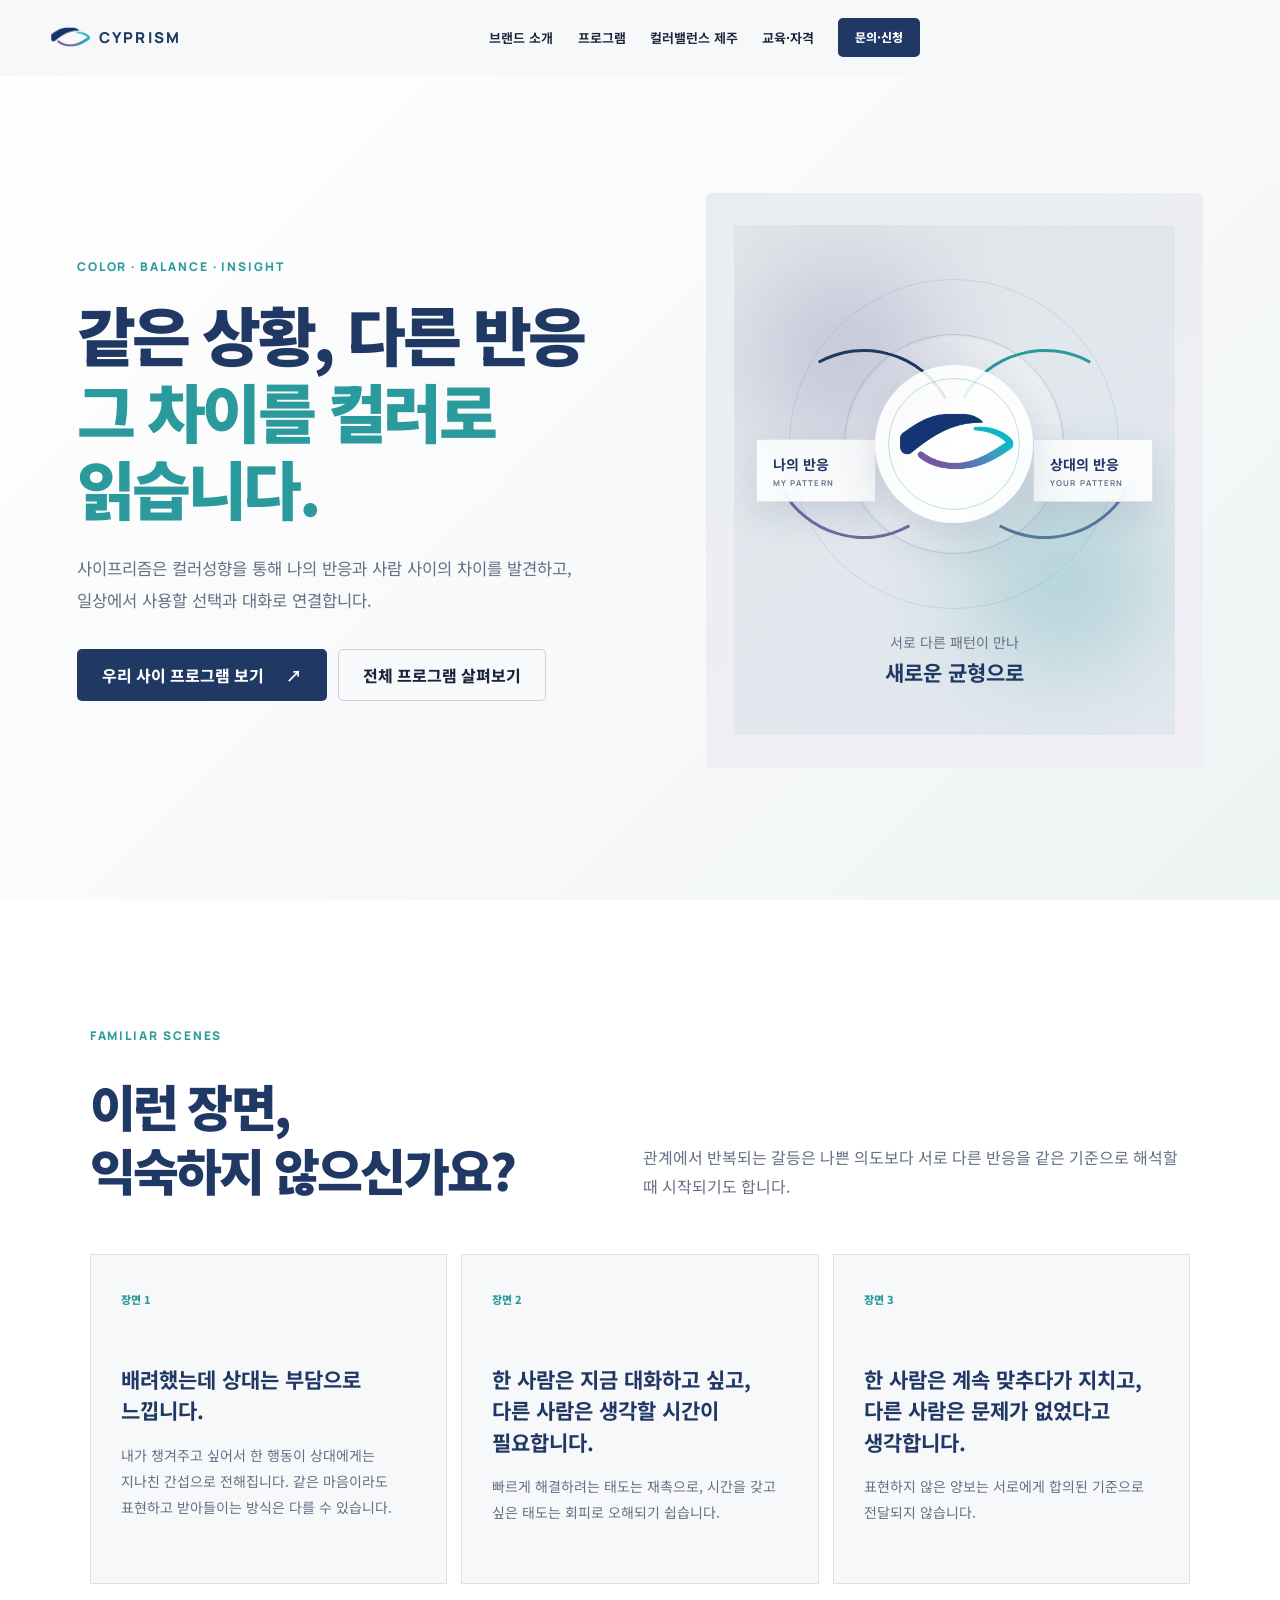
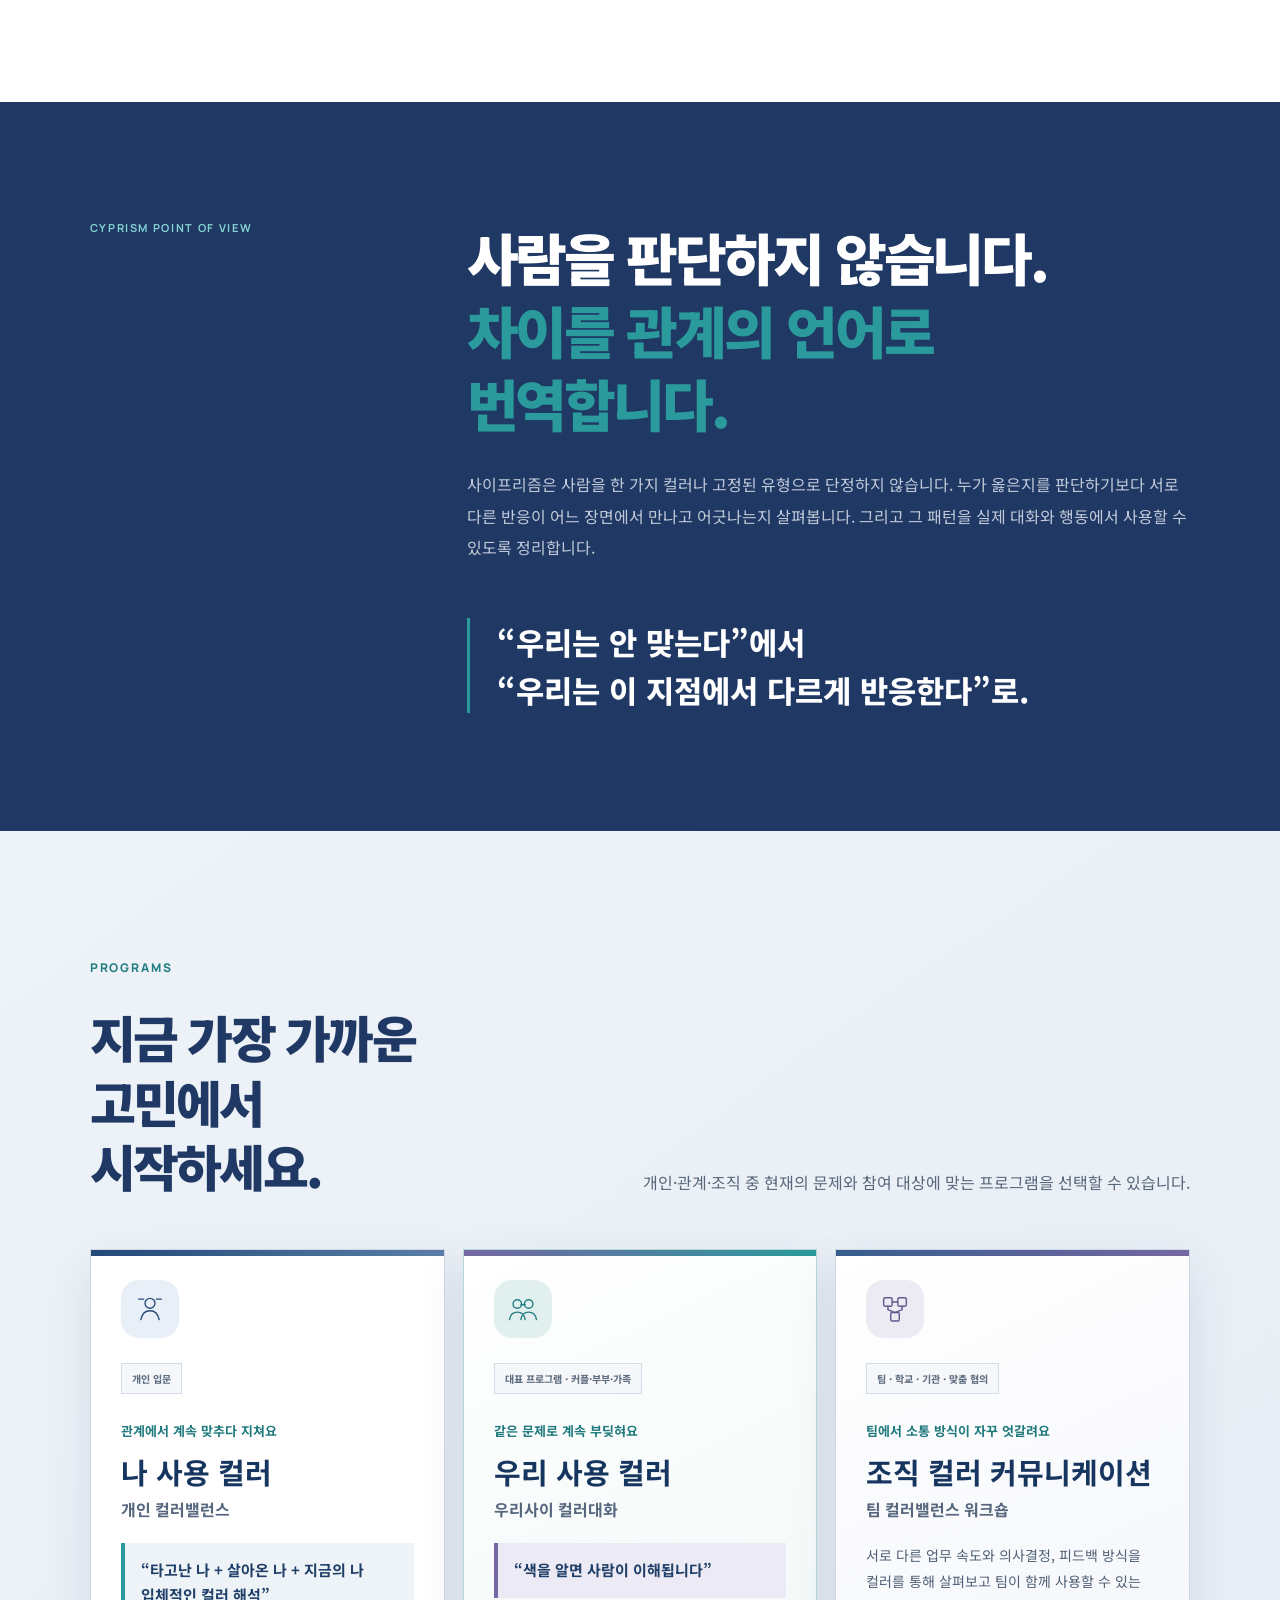
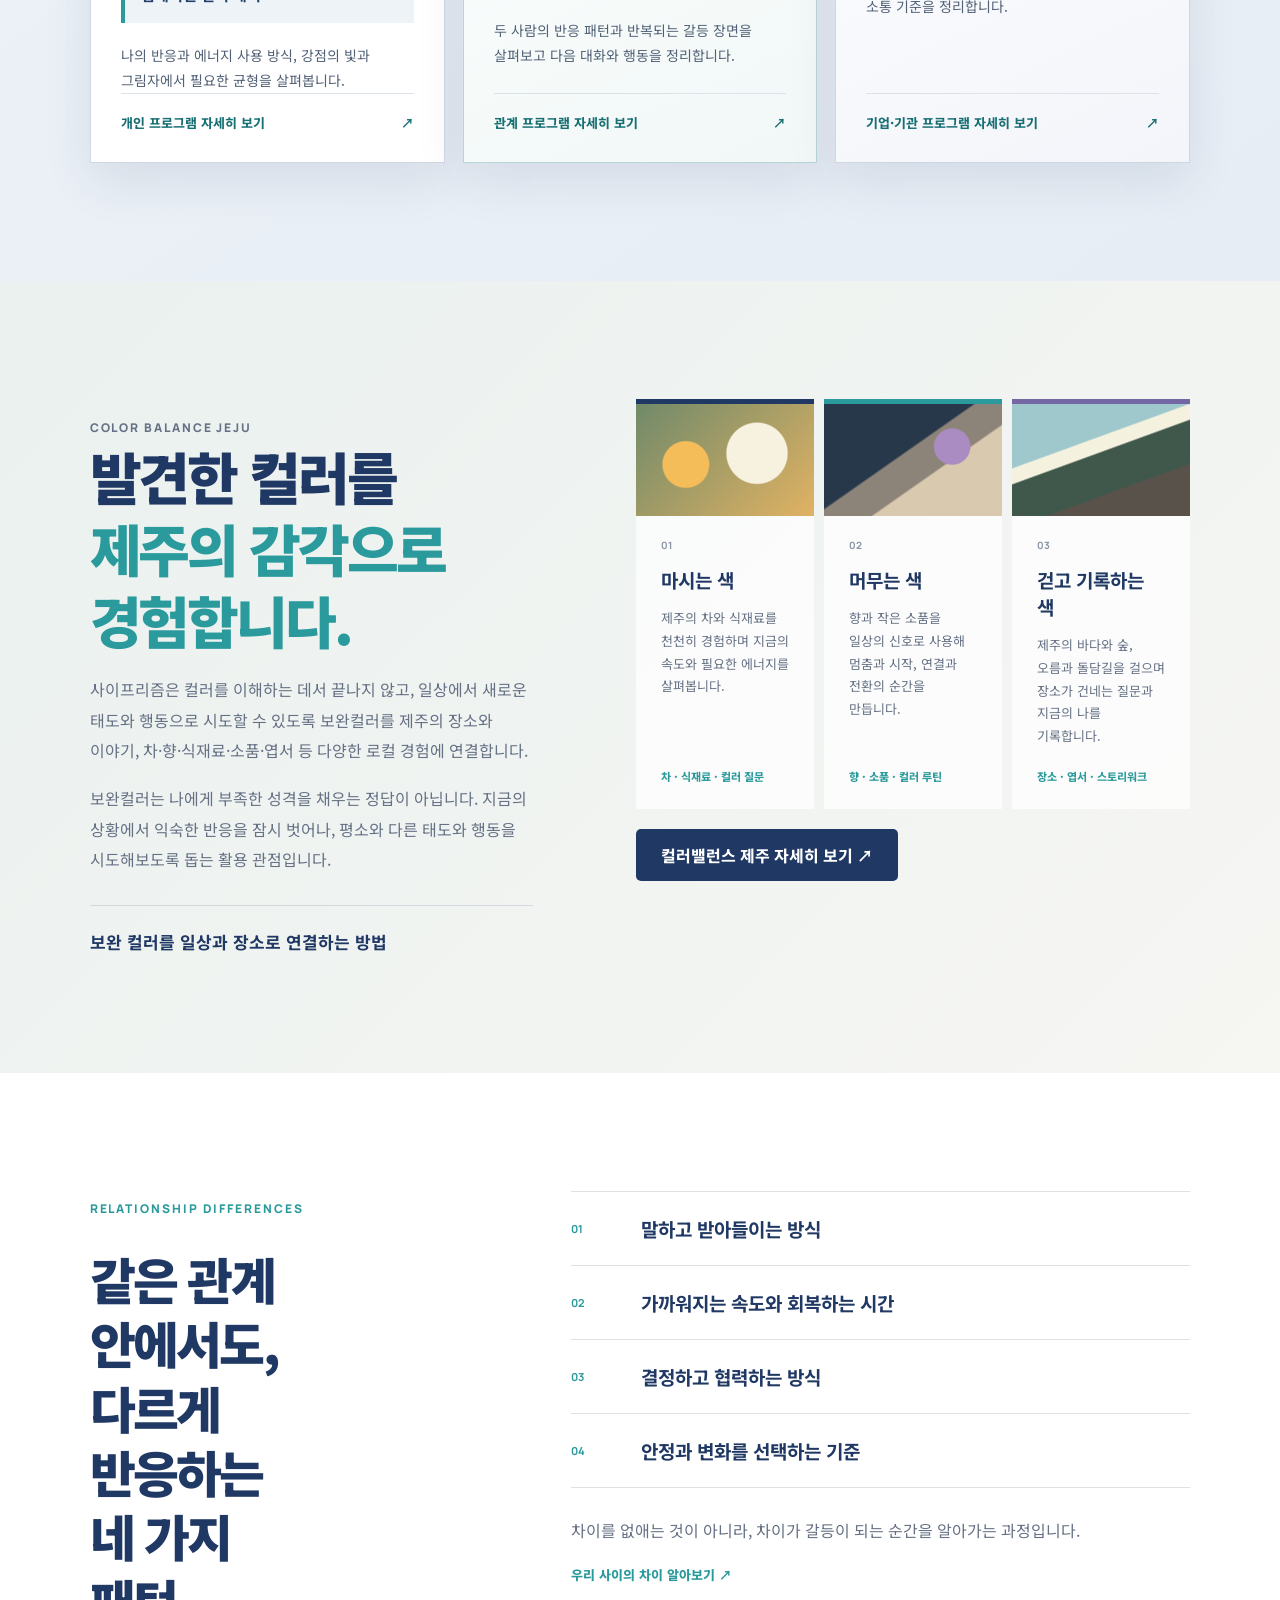
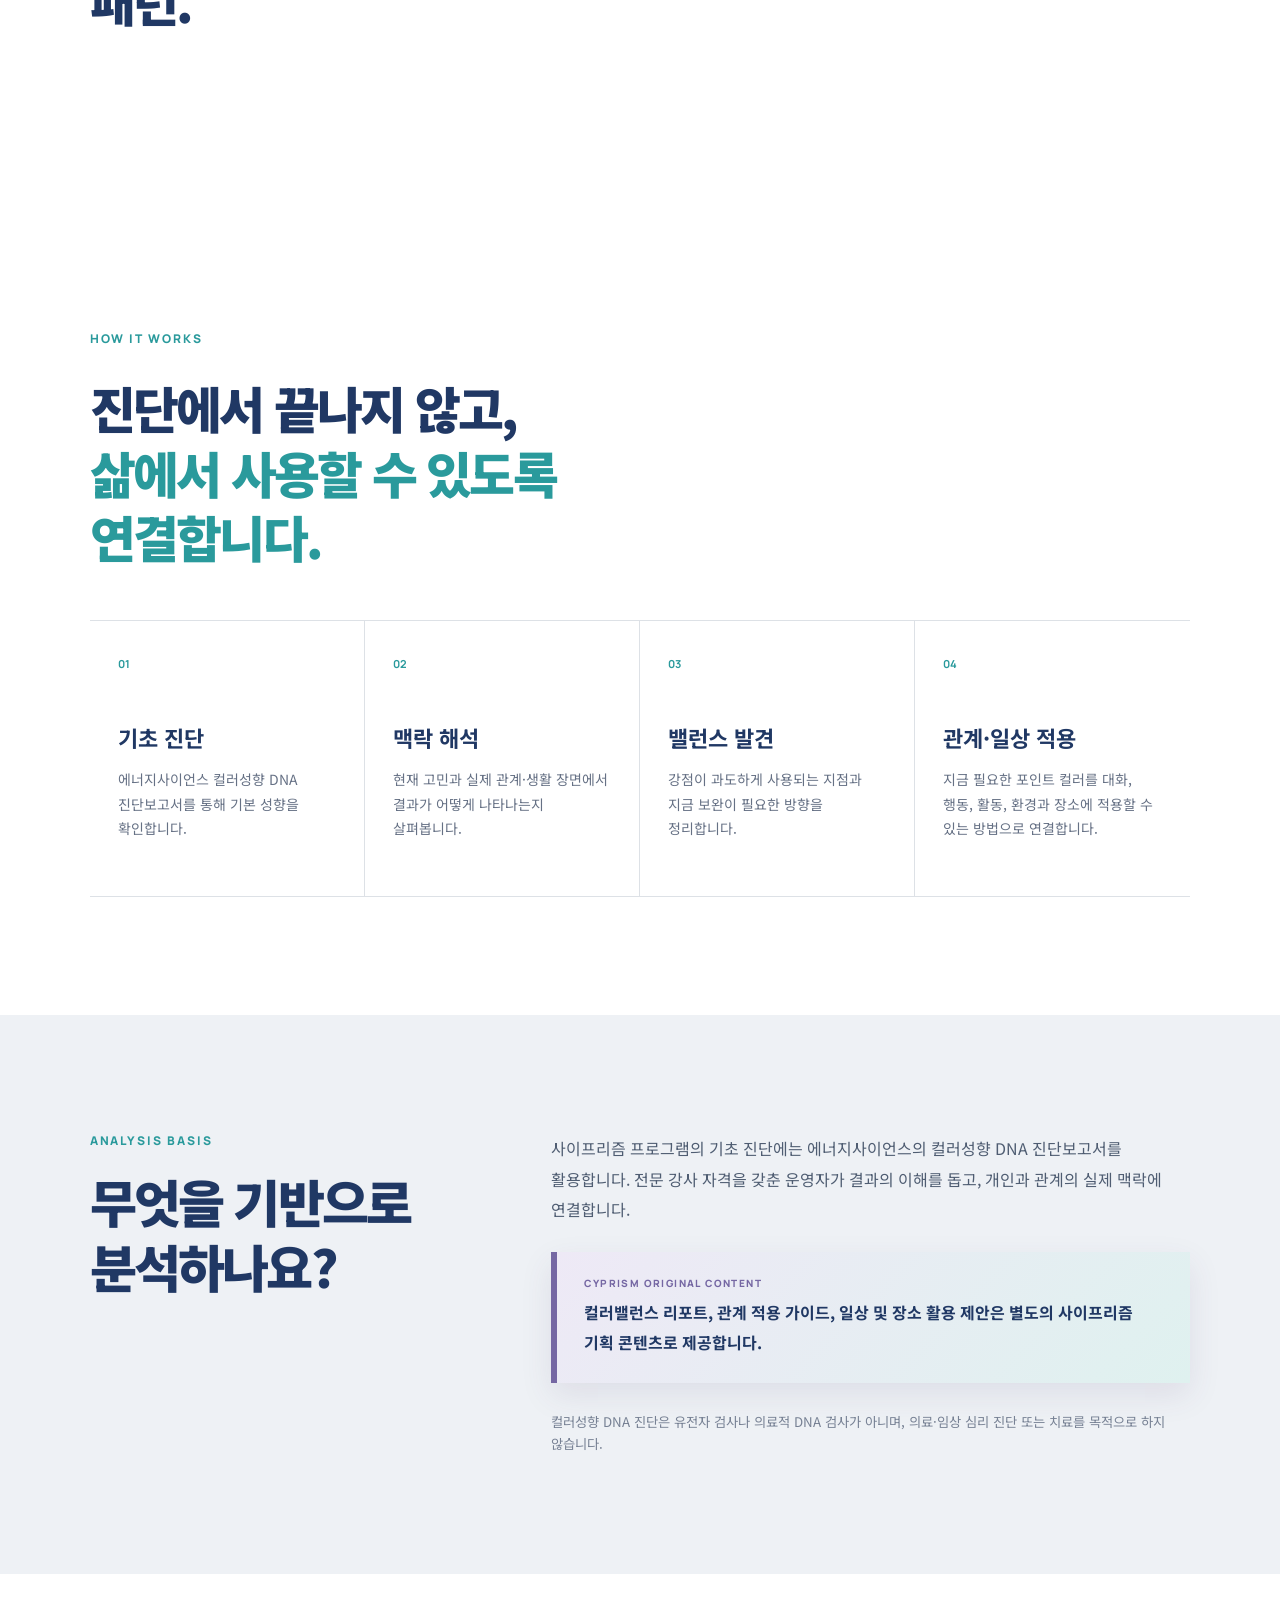
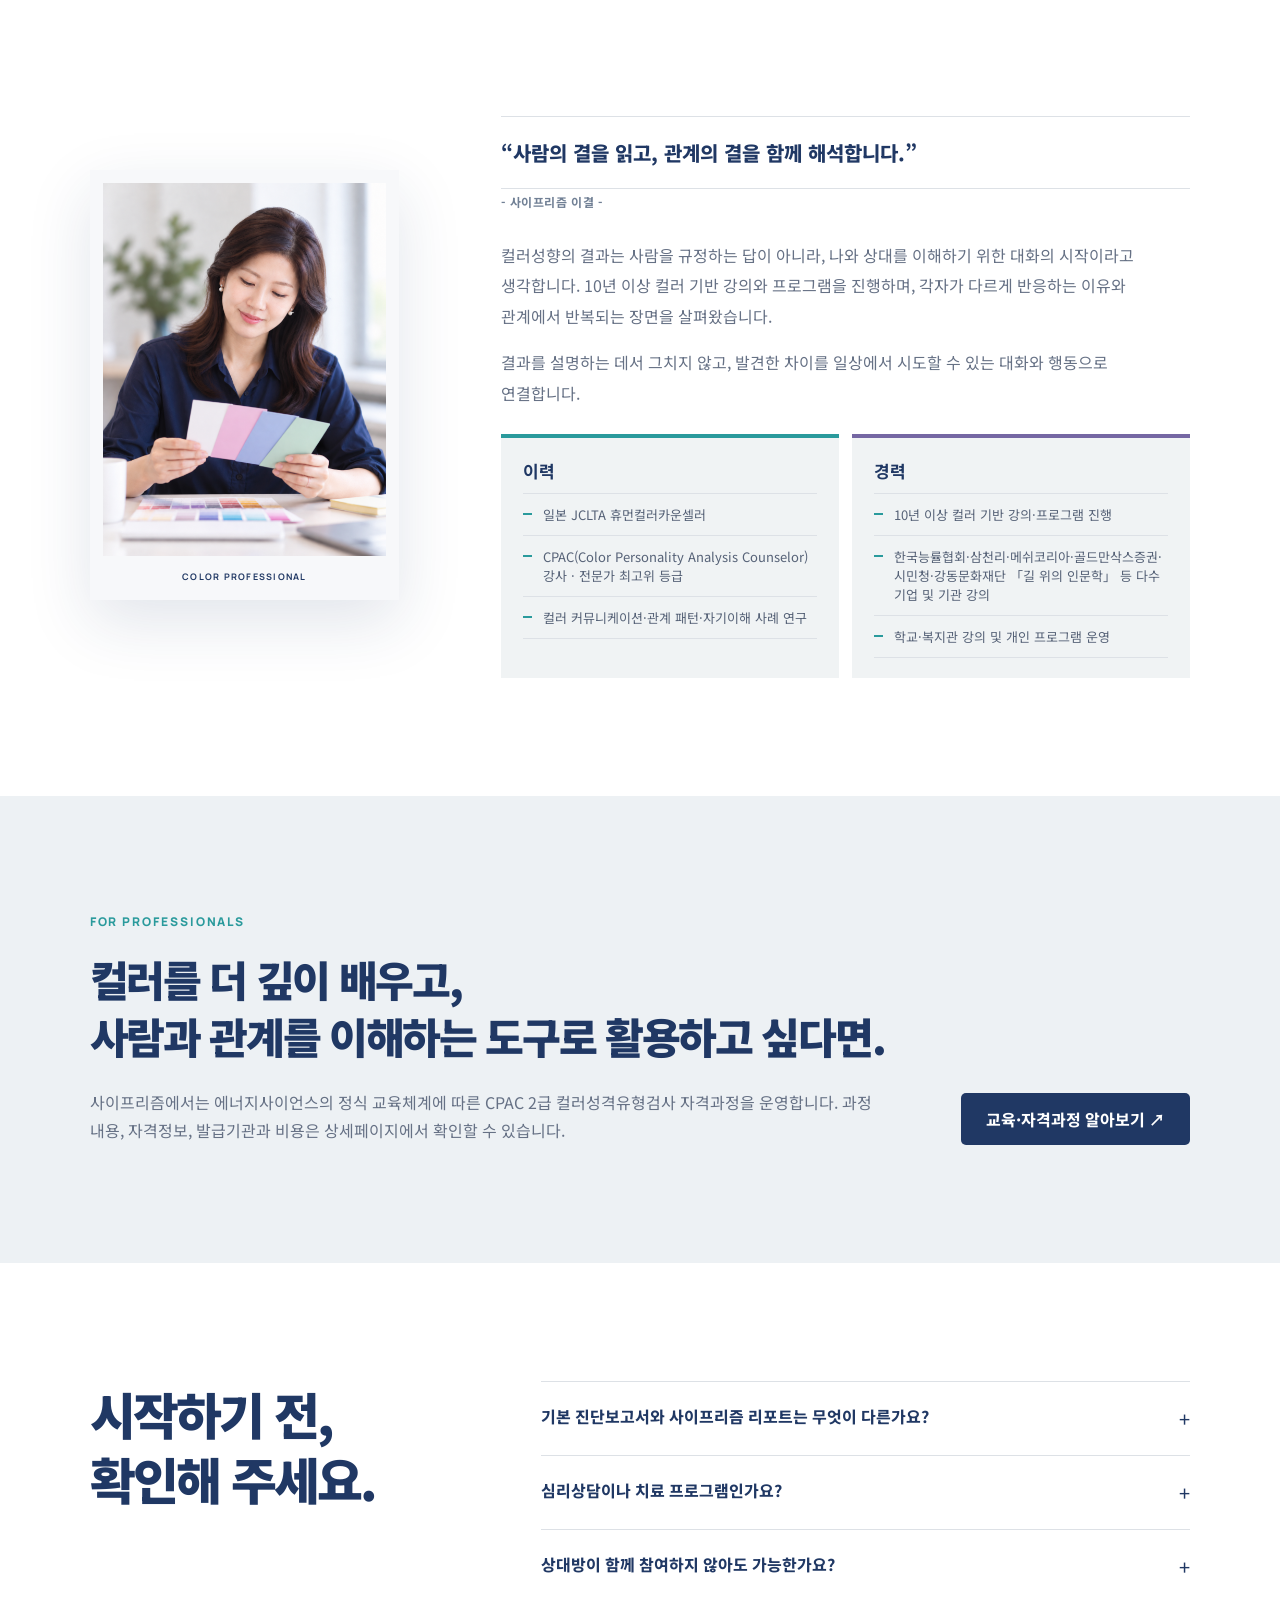
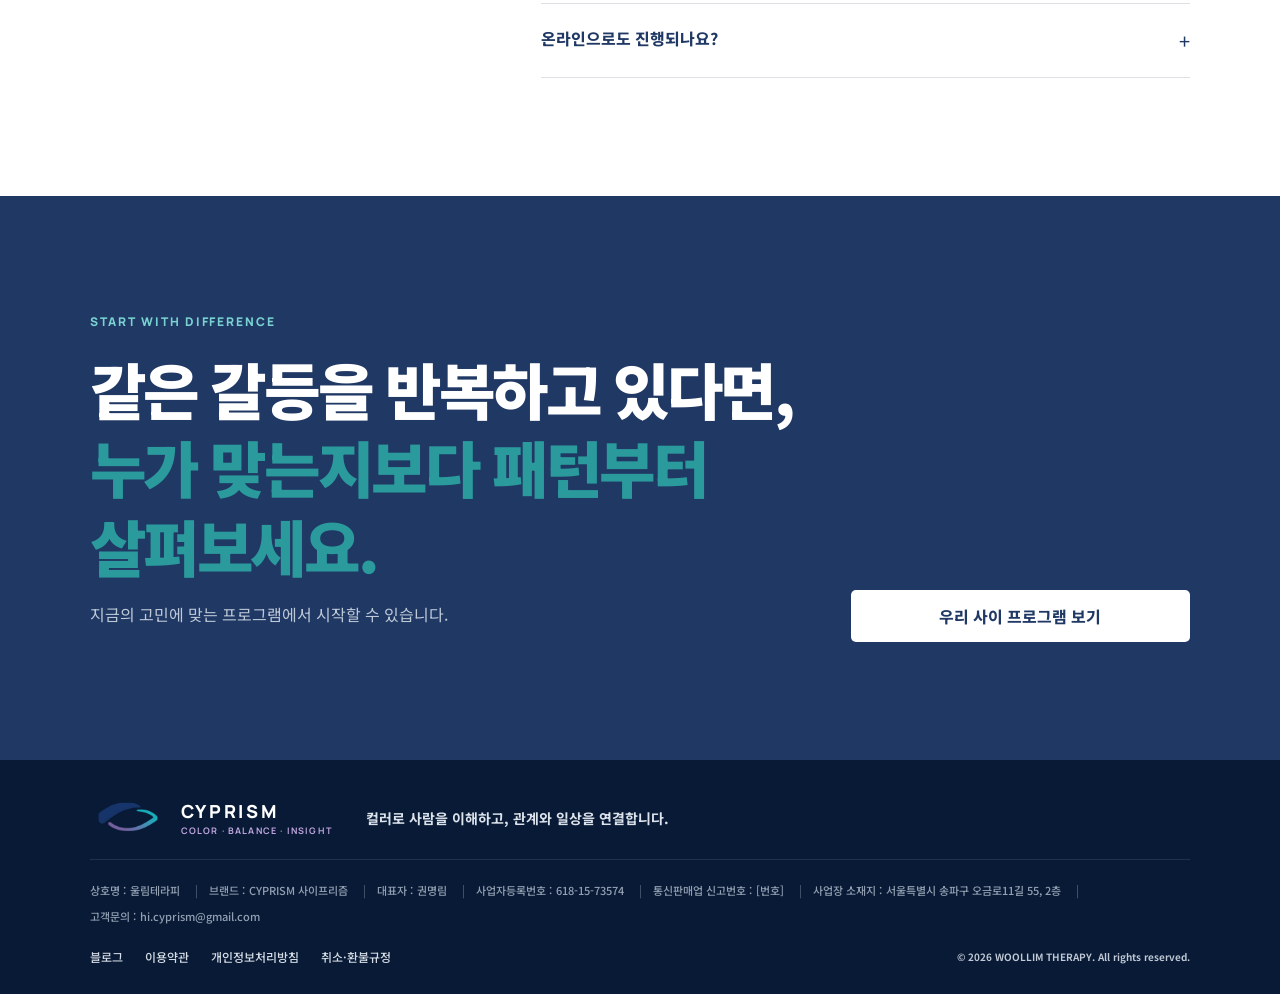
==== commit 8e420ba2: "이력,강의 추가 넣음" ====
--- a/index.html
+++ b/index.html
@@ -42,7 +42,7 @@
 
     <section class="analysis-basis section"><div class="basis-label reveal"><p class="eyebrow">ANALYSIS BASIS</p><h2>무엇을 기반으로<br>분석하나요?</h2></div><div class="basis-copy reveal"><p>사이프리즘 프로그램의 기초 진단에는 에너지사이언스의 컬러성향 DNA 진단보고서를 활용합니다. 전문 강사 자격을 갖춘 운영자가 결과의 이해를 돕고, 개인과 관계의 실제 맥락에 연결합니다.</p><p class="cyprism-content-note"><strong>CYPRISM ORIGINAL CONTENT</strong>컬러밸런스 리포트, 관계 적용 가이드, 일상 및 장소 활용 제안은 별도의 사이프리즘 기획 콘텐츠로 제공합니다.</p><small>컬러성향 DNA 진단은 유전자 검사나 의료적 DNA 검사가 아니며, 의료·임상 심리 진단 또는 치료를 목적으로 하지 않습니다.</small></div></section>
 
-    <section class="expert section" id="expert"><div class="expert-portrait reveal"><img src="assets/instructor-eungyeol.png" alt="컬러칩을 살펴보는 컬러 전문가"><span>COLOR PROFESSIONAL</span></div><div class="expert-copy reveal"><blockquote>“사람의 결을 읽고, 관계의 결을 함께 해석합니다.”</blockquote><small class="expert-signature">- 사이프리즘 이결 -</small><p>컬러성향의 결과는 사람을 규정하는 답이 아니라, 나와 상대를 이해하기 위한 대화의 시작이라고 생각합니다. 10년 이상 컬러 기반 강의와 프로그램을 진행하며, 각자가 다르게 반응하는 이유와 관계에서 반복되는 장면을 살펴왔습니다.</p><p>결과를 설명하는 데서 그치지 않고, 발견한 차이를 일상에서 시도할 수 있는 대화와 행동으로 연결합니다.</p></div></section>
+    <section class="expert section" id="expert"><div class="expert-portrait reveal"><img src="assets/instructor-eungyeol.png" alt="컬러칩을 살펴보는 컬러 전문가"><span>COLOR PROFESSIONAL</span></div><div class="expert-copy reveal"><blockquote>“사람의 결을 읽고, 관계의 결을 함께 해석합니다.”</blockquote><small class="expert-signature">- 사이프리즘 이결 -</small><p>컬러성향의 결과는 사람을 규정하는 답이 아니라, 나와 상대를 이해하기 위한 대화의 시작이라고 생각합니다. 10년 이상 컬러 기반 강의와 프로그램을 진행하며, 각자가 다르게 반응하는 이유와 관계에서 반복되는 장면을 살펴왔습니다.</p><p>결과를 설명하는 데서 그치지 않고, 발견한 차이를 일상에서 시도할 수 있는 대화와 행동으로 연결합니다.</p><div class="expert-records"><section><h3>이력</h3><ul><li>일본 JCLTA 휴먼컬러카운셀러</li><li>CPAC(Color Personality Analysis Counselor) 강사 · 전문가 최고위 등급</li><li>컬러 커뮤니케이션·관계 패턴·자기이해 사례 연구</li></ul></section><section><h3>경력</h3><ul><li>10년 이상 컬러 기반 강의·프로그램 진행</li><li>한국능률협회·삼천리·메쉬코리아·골드만삭스증권·시민청·강동문화재단 「길 위의 인문학」 등 다수 기업 및 기관 강의</li><li>학교·복지관 강의 및 개인 프로그램 운영</li></ul></section></div></div></section>
 
     <section class="pro-banner section"><div class="reveal"><p class="eyebrow">FOR PROFESSIONALS</p><h2>컬러를 더 깊이 배우고,<br>사람과 관계를 이해하는 도구로 활용하고 싶다면.</h2><p>사이프리즘에서는 에너지사이언스의 정식 교육체계에 따른 CPAC 2급 컬러성격유형검사 자격과정을 운영합니다. 과정 내용, 자격정보, 발급기관과 비용은 상세페이지에서 확인할 수 있습니다.</p></div><a class="button button-primary reveal" href="certification.html">교육·자격과정 알아보기 ↗</a></section>
 
